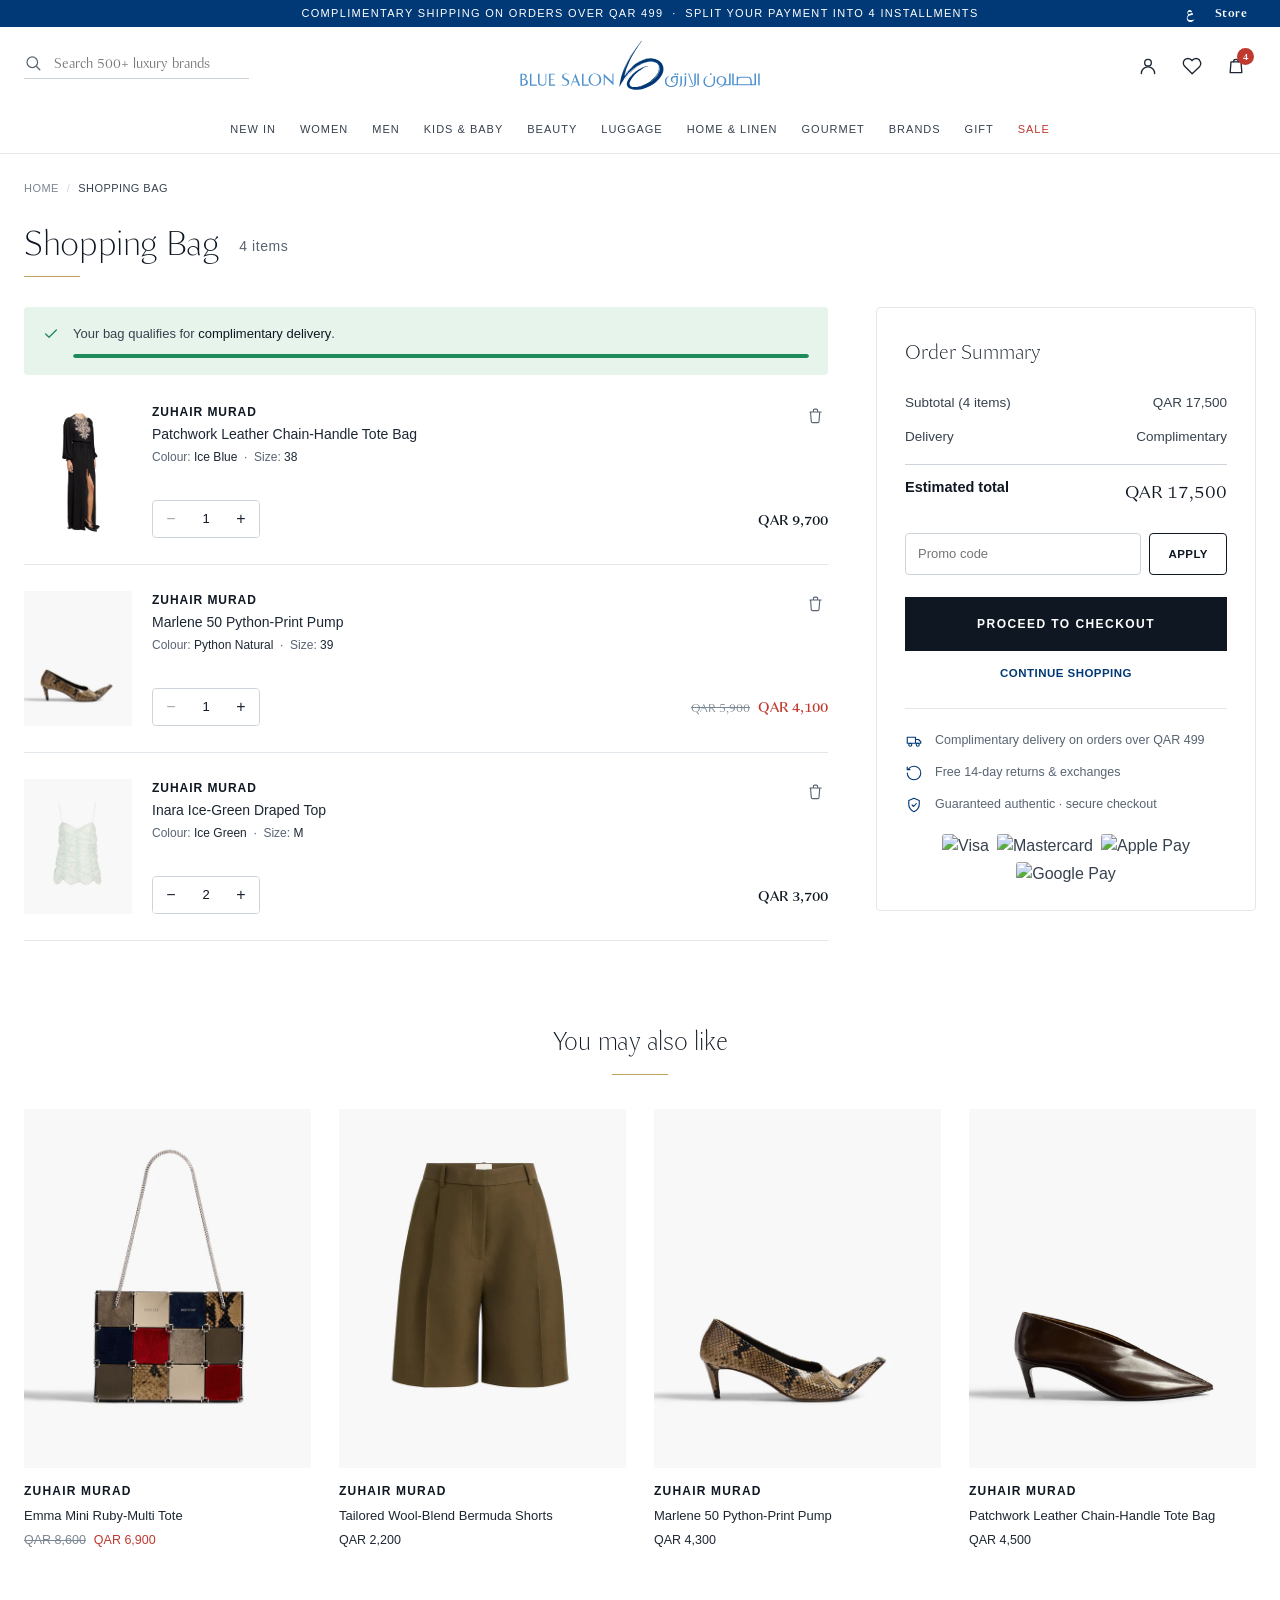
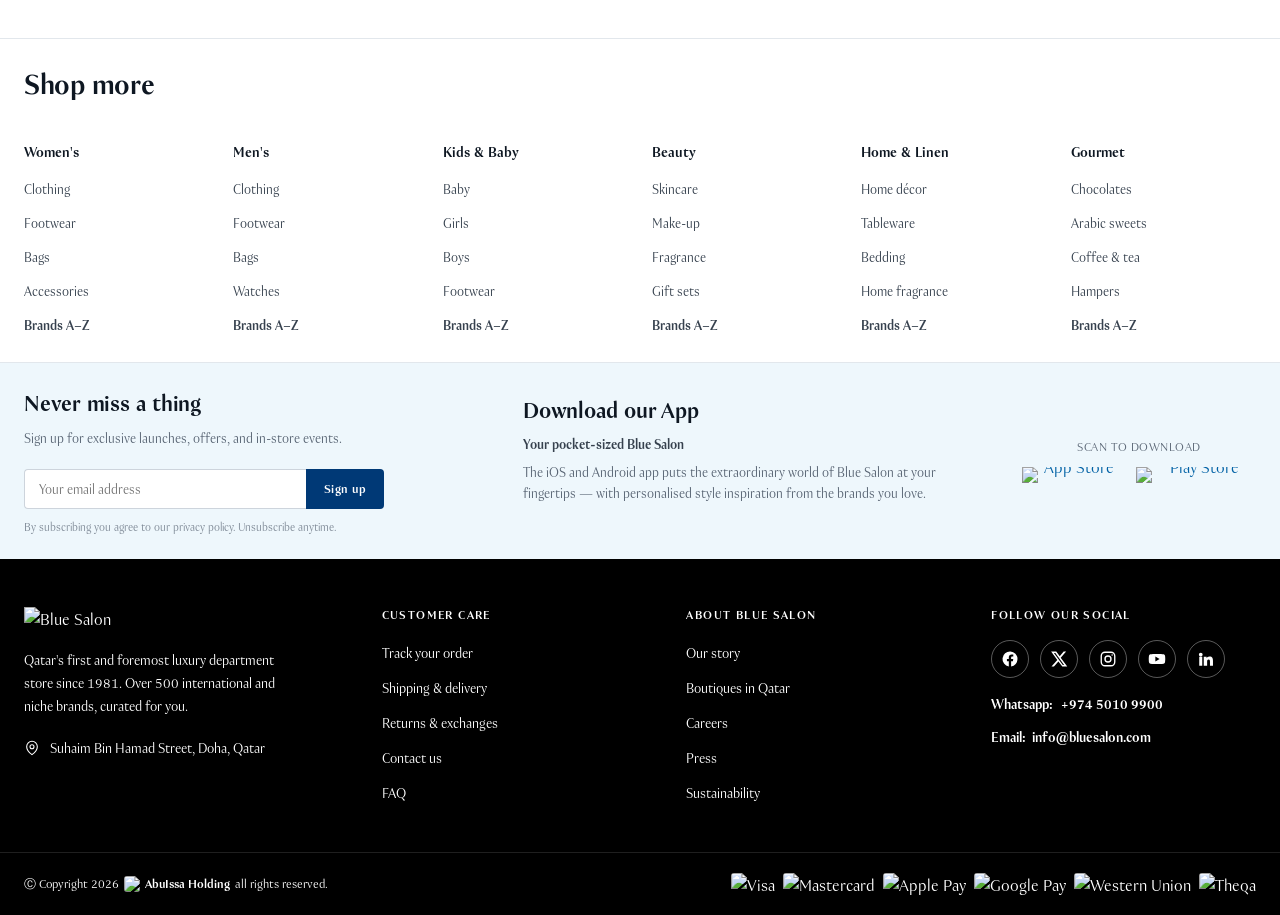
==== cart.html @ 2a565ab7 "update: Cart Page" ====
<!-- @dsCard group="Website" viewport="1320x900" name="Storefront — Cart" subtitle="bluesalon.com shopping bag: line items, order summary, promo code" -->
<!DOCTYPE html>
<html lang="en">
<head>
<meta charset="utf-8">
<meta name="viewport" content="width=device-width, initial-scale=1">
<title>Blue Salon — Shopping Bag</title>
<link rel="icon" href="assets/app-icon.png">
<link rel="stylesheet" href="styles.css">
<link rel="stylesheet" href="app.css">
<link rel="stylesheet" href="cart.css">
</head>
<body>

  <!-- ════════════════ Header ════════════════ -->
  <header class="bs-nav-root bs-header">

    <!-- Announcement -->
    <div class="bs-announce">
      <div class="bs-announce-inner">
      <span class="bs-announce-msg">Complimentary shipping on orders over QAR 499 &nbsp;·&nbsp; Split your payment into 4 installments</span>
      <div class="bs-announce-utils">
        <span class="bs-util-wrap bs-locale">
          <button class="bs-iconbtn bs-locale-btn" type="button" id="localeBtn" aria-label="Switch language" title="Switch language">
            <span class="bs-lang-switch is-ar" id="localeLangSwitch" aria-hidden="true">ع</span>
          </button>
        </span>
        <button class="bs-iconbtn bs-locale-btn" type="button" aria-label="Store locator" title="Store locator">
          <span class="bs-lang-switch">Store</span>
        </button>
      </div>
      </div>
    </div>

    <!-- Main bar -->
    <div class="bs-topbar">
      <!-- Hamburger (mobile only) -->
      <button class="bs-iconbtn bs-hamburger" type="button" id="hamburgerBtn" aria-label="Menu" aria-expanded="false" aria-controls="mobileDrawer">
        <svg width="22" height="22" viewBox="0 0 24 24" fill="none" stroke="currentColor" stroke-width="1.6" stroke-linecap="round" stroke-linejoin="round"><path d="M3 6h18M3 12h18M3 18h18"/></svg>
      </button>
      <!-- Search -->
      <div class="bs-search">
        <svg width="20" height="20" viewBox="0 0 24 24" fill="none" stroke="currentColor" stroke-width="1.6" stroke-linecap="round" stroke-linejoin="round"><path d="m21 21-4.3-4.3"/><circle cx="11" cy="11" r="7"/></svg>
        <input type="search" placeholder="Search 500+ luxury brands">
      </div>
      <!-- Logo -->
      <a class="bs-logo" href="index.html">
        <img src="assets/logo-horizontal.svg" alt="Blue Salon">
      </a>
      <!-- Utilities -->
      <div class="bs-utils">
        <button class="bs-iconbtn" type="button" aria-label="Account" title="Account">
          <svg width="20" height="20" viewBox="0 0 24 24" fill="none" stroke="currentColor" stroke-width="1.6" stroke-linecap="round" stroke-linejoin="round"><circle cx="12" cy="8" r="4"/><path d="M4 21a8 8 0 0 1 16 0"/></svg>
        </button>
        <span class="bs-util-wrap">
          <button class="bs-iconbtn" type="button" aria-label="Wishlist" title="Wishlist">
            <svg width="20" height="20" viewBox="0 0 24 24" fill="none" stroke="currentColor" stroke-width="1.6" stroke-linecap="round" stroke-linejoin="round"><path d="M20.8 4.6a5.5 5.5 0 0 0-7.8 0L12 5.6l-1-1a5.5 5.5 0 1 0-7.8 7.8l9 9 8.8-8.6a5.5 5.5 0 0 0-.2-7.8z"/></svg>
          </button>
          <span class="bs-count" id="wishCount" hidden>0</span>
        </span>
        <span class="bs-util-wrap">
          <button class="bs-iconbtn" type="button" aria-label="Bag" title="Bag">
            <svg width="20" height="20" viewBox="0 0 24 24" fill="none" stroke="currentColor" stroke-width="1.6" stroke-linecap="round" stroke-linejoin="round"><path d="M6 7h12l1 13H5z"/><path d="M9 7a3 3 0 0 1 6 0"/></svg>
          </button>
          <span class="bs-count" id="cartCount" hidden>0</span>
        </span>
      </div>
    </div>

    <!-- Nav + mega menu hover zone -->
    <div id="navZone">
      <nav class="bs-nav">
        <div class="bs-nav-inner" id="navInner">
          <div class="bs-nav-item" data-menu="new">New In</div>
          <div class="bs-nav-item" data-menu="women">Women</div>
          <div class="bs-nav-item" data-menu="men">Men</div>
          <div class="bs-nav-item" data-menu="kids">Kids &amp; Baby</div>
          <div class="bs-nav-item" data-menu="beauty">Beauty</div>
          <div class="bs-nav-item" data-menu="luggage">Luggage</div>
          <div class="bs-nav-item" data-menu="home">Home &amp; Linen</div>
          <div class="bs-nav-item" data-menu="gourmet">Gourmet</div>
          <div class="bs-nav-item" data-menu="brands">Brands</div>
          <div class="bs-nav-item" data-menu="gift">Gift</div>
          <div class="bs-nav-item sale" data-menu="sale">Sale</div>
          <div class="bs-mega-holder" id="megaHolder"></div>
        </div>
      </nav>
    </div>

  </header>

  <!-- ════════════════ Mobile drawer (built by app.js) ════════════════ -->
  <div class="bs-drawer-scrim" id="drawerScrim" hidden></div>
  <aside class="bs-drawer" id="mobileDrawer" aria-hidden="true" hidden>
    <div class="bs-drawer-head">
      <img class="bs-drawer-logo" src="assets/logo-horizontal.svg" alt="Blue Salon">
      <button class="bs-iconbtn bs-drawer-close" type="button" id="drawerClose" aria-label="Close menu">
        <svg width="22" height="22" viewBox="0 0 24 24" fill="none" stroke="currentColor" stroke-width="1.7" stroke-linecap="round" stroke-linejoin="round"><path d="M6 6l12 12M18 6L6 18"/></svg>
      </button>
    </div>
    <nav class="bs-drawer-nav" id="drawerNav"></nav>
  </aside>

  <main>
    <!-- ════════════════ Shopping bag (rendered by cart.js) ════════════════ -->
    <section class="cart-page" id="cartPage"><!-- rendered by cart.js --></section>
  </main>

  <!-- ════════════════ Footer ════════════════ -->
  <footer class="bs-footer">

    <!-- Shop more -->
    <div class="bs-shopmore">
      <div class="bs-shopmore-inner">
        <h2>Shop more</h2>
        <div class="bs-shopmore-grid" id="shopMoreGrid"></div>
      </div>
    </div>

    <!-- Newsletter / App download -->
    <div class="bs-appband">
      <div class="bs-appband-inner">

        <!-- Newsletter -->
        <div>
          <h3>Never miss a thing</h3>
          <p class="bs-appband-copy">Sign up for exclusive launches, offers, and in-store events.</p>
          <form class="bs-newsletter-form" onsubmit="return false;">
            <input type="email" placeholder="Your email address">
            <button type="submit">Sign up</button>
          </form>
          <p class="bs-newsletter-fine">By subscribing you agree to our privacy policy. Unsubscribe anytime.</p>
        </div>

        <!-- App download -->
        <div>
          <h3>Download our App</h3>
          <p class="bs-app-sub">Your pocket-sized Blue Salon</p>
          <p class="bs-appband-copy bs-app-copy">
            The iOS and Android app puts the extraordinary world of Blue Salon at your fingertips — with personalised style inspiration from the brands you love.
          </p>
        </div>

        <!-- QR code -->
        <div class="bs-qr">
          <div class="bs-qr-label">Scan to download</div>
           <div class="foot-qr-code">
            <a href="https://apps.apple.com/qa/app/blue-salon-%D8%A7%D9%84%D8%B5%D8%A7%D9%84%D9%88%D9%86-%D8%A7%D9%84%D8%A7%D8%B2%D8%B1%D9%82/id1512188214" target="_blank" rel="noopener">
              <img src="https://cdn.shopify.com/s/files/1/0370/6444/1991/files/qrapp-01.svg?v=1632989194" alt="App Store" width="98">
            </a>
            <a href="https://play.google.com/store/apps/details?id=co.shopney.bluesaloncom&amp;hl=en&amp;gl=US" target="_blank" rel="noopener">
              <img src="https://cdn.shopify.com/s/files/1/0370/6444/1991/files/qrapp-02.svg?v=1632667366" alt="Play Store" width="120">
            </a>
          </div>
        </div>
      </div>
    </div>

    <!-- Original footer -->
    <div class="bs-mainfooter">
      <div class="bs-mainfooter-inner">
        <div class="bs-mainfooter-about">
          <img src="https://www.bluesalon.com/cdn/shop/files/BS_Logo_horizontal-01-white1.png?v=1644232279" alt="Blue Salon">
          <p>Qatar's first and foremost luxury department store since 1981. Over 500 international and niche brands, curated for you.</p>

          <ul class="bs-contact">
            <li>
              <svg width="16" height="16" viewBox="0 0 24 24" fill="none" stroke="currentColor" stroke-width="1.6" stroke-linecap="round" stroke-linejoin="round"><path d="M20 10c0 6-8 12-8 12s-8-6-8-12a8 8 0 0 1 16 0z"/><circle cx="12" cy="10" r="3"/></svg>
              <span>Suhaim Bin Hamad Street, Doha, Qatar</span>
            </li>
          </ul>

        </div>
        <div id="footerCols" class="bs-mainfooter-cols"></div>
      </div>
      <div class="bs-bottomstrip">
        <div class="bs-bottomstrip-inner">
          <span class="bs-copyright">Ⓒ Copyright 2026
            <a class="bs-copyright-aih" href="https://www.abuissa.com" target="_blank" rel="noopener">
              <img src="https://www.abuissa.com/wp-content/uploads/2024/09/cropped-aih-favicon-192x192.png" alt="AbuIssa Holding" width="16" height="16" loading="lazy">
              AbuIssa Holding
            </a>
            all rights reserved.</span>
          <ul class="payment-methods">
            <li><img src="https://www.bluesalon.com/cdn/shop/files/Visa_Inverted_x32_5700ab8c-cb49-4355-83c3-4d1146a8076c_x32.png?v=1644226717" alt="Visa" loading="lazy"></li>
            <li><img src="https://www.bluesalon.com/cdn/shop/files/mastercard-logo-design-history-1979_x32.jpg?v=1644232735" alt="Mastercard" loading="lazy"></li>
            <li><img src="https://www.bluesalon.com/cdn/shop/files/Group_1_x32.jpg?v=1660140162" alt="Apple Pay" loading="lazy"></li>
            <li><img src="https://www.bluesalon.com/cdn/shop/files/21Google_Pay9bc22ee1-7e10-4d6f-b0ec-57672824e23d_x32_1_x32.png?v=1709793011" alt="Google Pay" loading="lazy"></li>
            <li><img src="https://www.bluesalon.com/cdn/shop/files/unnamed_1_x32.webp?v=1776589537" alt="Western Union" loading="lazy"></li>
            <li><img src="https://colehaan.qa/cdn/shop/files/Theqa-01.svg?v=1726476176&width=540" alt="Theqa" loading="lazy"></li>
          </ul>
        </div>
      </div>
    </div>

  </footer>

  <script src="data.js"></script>
  <script src="app.js"></script>
  <script src="cart.js"></script>
</body>
</html>
---- styles.css ----
/* ============================================================
   BLUE SALON DESIGN SYSTEM — global stylesheet entry point.
   Consumers link THIS file. Imports only — no rules here.
   ============================================================ */
@import url("tokens/fonts.css");
@import url("tokens/colors.css");
@import url("tokens/typography.css");
@import url("tokens/spacing.css");
@import url("tokens/elevation.css");
@import url("tokens/base.css");
---- app.css ----
/* ============================================================
   BLUE SALON — STOREFRONT HOMEPAGE (pure CSS port of the React kit)
   Design tokens come from styles.css; this file holds layout +
   component styles previously written as JSX inline styles.
   ============================================================ */

/* ── Fonts ────────────────────────────────────────────────────
   "Qatar" is the brand typeface — a humanist sans carrying both
   Latin and Arabic, used across the entire system for display
   and UI alike. Weights: 300/400/500/700. */
@font-face {
  font-family: "Qatar";
  src: url("assets/fonts/Qatar-Light.ttf") format("truetype");
  font-weight: 300;
  font-style: normal;
  font-display: swap;
}
@font-face {
  font-family: "Qatar";
  src: url("assets/fonts/Qatar-Regular.ttf") format("truetype");
  font-weight: 400;
  font-style: normal;
  font-display: swap;
}
@font-face {
  font-family: "Qatar";
  src: url("assets/fonts/Qatar-Medium.ttf") format("truetype");
  font-weight: 500;
  font-style: normal;
  font-display: swap;
}
/* 600 mapped to the Bold cut to avoid faux-bold synthesis */
@font-face {
  font-family: "Qatar";
  src: url("assets/fonts/Qatar-Bold.ttf") format("truetype");
  font-weight: 600;
  font-style: normal;
  font-display: swap;
}
@font-face {
  font-family: "Qatar";
  src: url("assets/fonts/Qatar-Bold.ttf") format("truetype");
  font-weight: 700;
  font-style: normal;
  font-display: swap;
}

html, body { margin: 0; background: var(--paper); }

/* ── Header shell ─────────────────────────────────────────── */
.bs-header {
  position: relative;
  z-index: 100;
  background: var(--paper);
}

/* Navy announcement bar */
.bs-announce {
  background: #003976;
  color: #fff;
  text-align: center;
  font-size: 11px;
  letter-spacing: var(--ls-wider);
  text-transform: uppercase;
  padding: 5px 0;
  font-weight: 500;
}
/* Constrain to the same container width as the top bar */
.bs-announce-inner {
  position: relative;
  max-width: var(--container-max);
  margin: 0 auto;
  padding: 0 24px;
}
.bs-announce-msg { display: block; }

/* Locale + store locator utilities pinned to the right edge of the container */
.bs-announce-utils {
  position: absolute;
  top: 50%;
  right: 24px;
  transform: translateY(-50%);
  display: flex;
  align-items: center;
  gap: 2px;
}
[dir="rtl"] .bs-announce-utils { right: auto; left: 24px; }
.bs-announce-utils .bs-iconbtn {
  width: 30px;
  height: 30px;
  color: #fff;
}
.bs-announce-utils .bs-iconbtn svg { width: 18px; height: 18px; }
.bs-announce-utils .bs-iconbtn:hover { background: rgba(255, 255, 255, 0.15); }
.bs-announce-utils .bs-locale-btn { width: auto; padding: 0 8px; }
.bs-announce-utils .bs-locale-panel { color: var(--text-strong); }

/* Single language-code label showing the active language (EN / ع) */
.bs-lang-switch {
  display: inline-flex;
  align-items: center;
  justify-content: center;
  font-family: var(--font-sans);
  font-size: 12px;
  font-weight: 600;
  letter-spacing: 0.04em;
  line-height: 1;
}
.bs-lang-switch.is-ar { font-size: 14px; }

.bs-topbar {
  max-width: var(--container-max);
  margin: 0 auto;
  padding: 0 24px;
  height: 78px;
  display: grid;
  grid-template-columns: 1fr auto 1fr;
  align-items: center;
  gap: 16px;
}

/* Search — bottom border only (spanning 3/4 of the width) */
.bs-search {
  position: relative;
  display: flex;
  align-items: center;
  gap: 10px;
  max-width: 300px;
  color: var(--ink-600);
  padding-bottom: 6px;
}
.bs-search::after {
  content: "";
  position: absolute;
  bottom: 0;
  inset-inline-start: 0;
  width: 75%;
  height: 1px;
  background: var(--border-default);
}
.bs-search input {
  border: 0;
  outline: none;
  background: transparent;
  font-family: var(--font-sans);
  font-size: 14px;
  color: var(--text-strong);
  width: 100%;
}

.bs-logo { justify-self: center; }
.bs-logo img { height: 58px; display: block; }

.bs-utils {
  display: flex;
  align-items: center;
  justify-content: flex-end;
  gap: 4px;
}
.bs-util-wrap { position: relative; display: inline-flex; }

.bs-count {
  position: absolute;
  top: 2px;
  right: 2px;
  min-width: 17px;
  height: 17px;
  padding: 0 4px;
  background: var(--sale);
  color: #fff;
  border-radius: 999px;
  font-size: 10px;
  font-weight: 600;
  display: flex;
  align-items: center;
  justify-content: center;
  font-family: var(--font-sans);
}
.bs-count[hidden] { display: none; }

/* ── Icon button (port of <IconButton variant="plain">) ───── */
.bs-iconbtn {
  display: inline-flex;
  align-items: center;
  justify-content: center;
  width: 40px;
  height: 40px;
  flex: none;
  padding: 0;
  border-radius: var(--radius-circle);
  cursor: pointer;
  background: transparent;
  color: var(--ink-800);
  border: 1px solid transparent;
  transition: background var(--dur-base) var(--ease-standard), color var(--dur-base) var(--ease-standard);
}
.bs-iconbtn:hover { background: var(--surface-hover); }

/* ── Locale picker (region · currency · language) ─────────── */
.bs-locale { position: relative; }
.bs-locale-btn { width: auto; padding: 0 10px; gap: 6px; }
.bs-locale-code {
  font-family: var(--font-sans);
  font-size: 12px;
  font-weight: var(--fw-semibold);
  letter-spacing: var(--ls-wider);
}

.bs-locale-panel {
  position: absolute;
  top: calc(100% + 8px);
  right: 0;
  z-index: 300;
  width: 300px;
  padding: 18px;
  background: var(--surface-card);
  border: var(--border-hair);
  border-radius: var(--radius-md);
  box-shadow: var(--shadow-lg);
  text-align: start;
}
.bs-locale-panel[hidden] { display: none; }
/* Flip to the start edge in RTL so it stays on-screen */
[dir="rtl"] .bs-locale-panel { right: auto; left: 0; }

.bs-locale-field { margin-bottom: 14px; }
.bs-locale-field:last-of-type { margin-bottom: 0; }
.bs-locale-label {
  display: block;
  margin-bottom: 6px;
  font-family: var(--font-sans);
  font-size: 11px;
  font-weight: var(--fw-semibold);
  letter-spacing: var(--ls-wider);
  text-transform: uppercase;
  color: var(--text-muted);
}
.bs-locale-select {
  width: 100%;
  height: 40px;
  padding: 0 12px;
  font-family: var(--font-sans);
  font-size: 14px;
  color: var(--text-strong);
  background: var(--surface-card);
  border: var(--border-line);
  border-radius: var(--radius-sm);
  cursor: pointer;
}
.bs-locale-select:focus-visible { outline: none; border-color: var(--border-focus); box-shadow: var(--shadow-focus); }

/* Language segmented control */
.bs-locale-seg { display: flex; gap: 6px; }
.bs-locale-seg button {
  flex: 1;
  height: 38px;
  font-family: var(--font-sans);
  font-size: 13px;
  font-weight: var(--fw-medium);
  color: var(--text-body);
  background: var(--surface-card);
  border: var(--border-line);
  border-radius: var(--radius-sm);
  cursor: pointer;
  transition: background var(--dur-base) var(--ease-standard), color var(--dur-base) var(--ease-standard), border-color var(--dur-base) var(--ease-standard);
}
.bs-locale-seg button:hover { background: var(--surface-hover); }
.bs-locale-seg button.is-active {
  background: var(--color-primary);
  color: var(--text-on-primary);
  border-color: var(--color-primary);
}

.bs-locale-apply {
  width: 100%;
  height: 42px;
  margin-top: 18px;
  font-family: var(--font-sans);
  font-size: 12px;
  font-weight: var(--fw-semibold);
  letter-spacing: var(--ls-wider);
  text-transform: uppercase;
  color: var(--text-on-primary);
  background: var(--color-primary);
  border: none;
  border-radius: var(--radius-sm);
  cursor: pointer;
  transition: background var(--dur-base) var(--ease-standard);
}
.bs-locale-apply:hover { background: var(--color-primary-hover); }

/* ── Buttons (port of <Button>) ───────────────────────────── */
.bs-btn {
  display: inline-flex;
  align-items: center;
  justify-content: center;
  gap: 10px;
  height: var(--control-md);
  padding: 0 26px;
  font-family: var(--font-sans);
  font-size: 12px;
  font-weight: var(--fw-semibold);
  letter-spacing: var(--ls-wider);
  text-transform: uppercase;
  border-radius: var(--radius-sm);
  cursor: pointer;
  border: 1px solid transparent;
  white-space: nowrap;
  transition: background var(--dur-base) var(--ease-standard),
              color var(--dur-base) var(--ease-standard),
              border-color var(--dur-base) var(--ease-standard),
              transform var(--dur-fast) var(--ease-standard);
}
.bs-btn:active { transform: scale(0.98); }
.bs-btn-primary { background: var(--color-primary); color: var(--text-on-primary); }
.bs-btn-primary:hover { background: var(--color-primary-hover); }
.bs-btn-gold { background: var(--gold-500); color: #fff; }
.bs-btn-gold:hover { background: var(--gold-600); }

/* ── Nav bar + mega menu ──────────────────────────────────── */
.bs-nav-root { font-family: 'League Spartan', sans-serif; }

.bs-nav-root .bs-nav { background: var(--paper); }
.bs-nav-root .bs-nav-inner { display: flex; align-items: stretch; justify-content: center; padding: 0 24px; max-width: var(--container-max); margin: 0 auto; position: relative; border-bottom: 1px solid var(--border-subtle); }
.bs-nav-root .bs-nav-item { padding: 16px 12px; font-size: 11px; font-weight: 500; letter-spacing: 1px; color: var(--text-body); cursor: pointer; position: relative; transition: color .15s; text-transform: uppercase; white-space: nowrap; }
.bs-nav-root .bs-nav-item:hover { color: var(--color-primary); }
.bs-nav-root .bs-nav-item.active { color: var(--color-primary); }
.bs-nav-root .bs-nav-item.active::after { content: ''; position: absolute; bottom: -1px; left: 12px; right: 12px; height: 2px; background: var(--color-primary); }
.bs-nav-root .bs-nav-item.sale { color: var(--sale); }
.bs-nav-root .bs-nav-item.sale.active::after { background: var(--sale); }

.bs-mega-holder { position: absolute; top: 100%; left: 0; right: 0; z-index: 200; display: none; }
.bs-mega-holder.is-open { display: block; }

/* Mega menu */
.bs-nav-root .bs-mega { background: var(--paper); padding: 28px 28px 24px; display: grid; gap: 28px; min-height: 340px; border-top: 1px solid var(--border-subtle); border-bottom: 1px solid var(--border-subtle); box-shadow: 0 8px 24px rgba(0,0,0,.08); }
.bs-nav-root .bs-mega.cols-6 { grid-template-columns: 1fr 1fr 1fr 1fr 1fr 1.3fr; }
.bs-nav-root .bs-mega.cols-5 { grid-template-columns: 1fr 1fr 1fr 1fr 1.3fr; }

.bs-nav-root .bs-col h4 { font-size: 10.5px; letter-spacing: 1.5px; color: var(--ink-900); margin: 0 0 12px; font-weight: 600; text-transform: uppercase; padding-bottom: 8px; border-bottom: 1px solid var(--border-subtle); }
.bs-nav-root .bs-col h4.sub { margin-top: 20px; }
.bs-nav-root .bs-col ul { list-style: none; padding: 0; margin: 0; }
.bs-nav-root .bs-col li { font-size: 13px; color: var(--text-body); padding: 5px 0; cursor: pointer; transition: color .15s; display: flex; align-items: center; }
.bs-nav-root .bs-col li:hover { color: var(--color-primary); }
.bs-nav-root .bs-col li.featured { color: var(--color-gold); font-weight: 500; }
.bs-nav-root .bs-col li.featured:hover { color: var(--blue-900); }
.bs-nav-root .bs-col li.featured.sale-link { color: var(--sale); }

/* Pills */
.bs-nav-root .pill { font-size: 9px; padding: 2px 6px; border-radius: 3px; margin-left: 8px; letter-spacing: 0.5px; font-weight: 500; line-height: 1.4; flex-shrink: 0; }
.bs-nav-root .pill.new { background: var(--blue-700); color: #fff; }
.bs-nav-root .pill.eid { background: var(--color-gold); color: #fff; }
.bs-nav-root .pill.hot { background: var(--sale); color: #fff; }
.bs-nav-root .pill.gift { background: #C16B7E; color: #fff; }
.bs-nav-root .pill.signature { background: var(--blue-900); color: var(--gold-300); border: 0.5px solid var(--gold-500); }
.bs-nav-root .pill.exclusive { background: transparent; color: var(--blue-900); border: 0.5px solid var(--blue-900); }

/* The Edit */
.bs-nav-root .bs-edit { background: var(--surface-panel); border-radius: 8px; padding: 16px; display: flex; flex-direction: column; gap: 10px; }
.bs-nav-root .bs-edit-label { font-size: 9.5px; letter-spacing: 2px; color: var(--color-gold); font-weight: 500; margin-bottom: 2px; }
.bs-nav-root .bs-edit-label.sale-label { color: var(--sale); }
.bs-nav-root .bs-edit-card { background: var(--paper); border-radius: 6px; padding: 12px 14px; border: 1px solid var(--border-subtle); cursor: pointer; transition: all .2s; }
.bs-nav-root .bs-edit-card:hover { border-color: var(--color-gold); transform: translateY(-1px); }
.bs-nav-root .bs-edit-card .tag { font-size: 9px; letter-spacing: 1.2px; color: var(--color-gold); font-weight: 500; text-transform: uppercase; }
.bs-nav-root .bs-edit-card .title { font-size: 14px; color: var(--ink-900); margin-top: 3px; line-height: 1.3; }
.bs-nav-root .bs-edit-card .meta { font-size: 11px; color: var(--text-muted); margin-top: 3px; }
.bs-nav-root .bs-edit-card.feature { background: var(--blue-900); border-color: var(--blue-900); }
.bs-nav-root .bs-edit-card.feature .tag { color: var(--gold-300); }
.bs-nav-root .bs-edit-card.feature .title { color: #fff; }
.bs-nav-root .bs-edit-card.feature .meta { color: rgba(255,255,255,.7); }
.bs-nav-root .bs-edit-card.sale-feature { background: var(--sale); border-color: var(--sale); }
.bs-nav-root .bs-edit-card.sale-feature .tag { color: #FFE0CC; }
.bs-nav-root .bs-edit-card.sale-feature .title { color: #fff; }
.bs-nav-root .bs-edit-card.sale-feature .meta { color: rgba(255,255,255,.85); }

/* A–Z grid */
.bs-nav-root .bs-az { display: grid; grid-template-columns: repeat(7, 1fr); gap: 4px; font-size: 11px; }
.bs-nav-root .bs-az li { padding: 6px 0 !important; justify-content: center; border: 1px solid var(--border-subtle); border-radius: 4px; color: var(--text-muted) !important; font-weight: 500; }
.bs-nav-root .bs-az li:hover { background: var(--color-primary); color: #fff !important; border-color: var(--color-primary); }

/* ── Services strip ───────────────────────────────────────── */
.bs-services { background: #fff; }
.bs-services-inner {
  position: relative;
  z-index: 1;
  max-width: var(--container-max);
  margin: 0 auto;
  padding: 18px 24px;
  display: grid;
  grid-template-columns: repeat(3, 1fr);
  gap: 24px;
  border-bottom: 1px solid var(--border-subtle);
  box-shadow: 0 6px 6px -6px rgba(0, 0, 0, 0.12);
}
.bs-service { display: flex; gap: 14px; align-items: center; justify-content: center; }
.bs-service-icon { color: var(--blue-700); display: inline-flex; }
.bs-service-title { font-size: 12px; font-weight: 600; letter-spacing: var(--ls-wide); text-transform: uppercase; color: var(--ink-900); }
.bs-service-sub { font-size: 12px; color: var(--text-muted); }

/* ── Hero ─────────────────────────────────────────────────── */
/* All slides share the banner's native 1920×720 ratio at container width,
   so the height stays constant between slide types (no layout jump) and the
   full-bleed banners show uncropped. */
.bs-hero { aspect-ratio: 1920 / 720; display: grid; grid-template-columns: 1fr 1fr; overflow: hidden; max-width: var(--container-max); margin: 0 auto; position: relative; }
/* Full-bleed image slide: hide the text panel, let media span the row. */
.bs-hero.is-full { grid-template-columns: 1fr; }
.bs-hero.is-full .bs-hero-panel { display: none; }
.bs-hero-panel {
  background: #fff;
  display: flex;
  flex-direction: column;
  justify-content: center;
  padding: 0 72px;
  position: relative;
}
.bs-hero-title { font-size: 52px; font-weight: 700; color: var(--ink-900); line-height: 1.1; margin: 0 0 14px; }
.bs-hero-sub { font-size: 15px; color: var(--text-muted); margin: 0 0 32px; line-height: 1.6; }
.bs-hero-dots { display: flex; gap: 10px; align-items: center; justify-content: center; padding: 20px 0; }
.bs-hero-dot {
  width: 11px;
  height: 11px;
  padding: 0;
  border-radius: 50%;
  cursor: pointer;
  background: transparent;
  border: 1.5px solid var(--ink-400);
  transition: background .2s;
}
.bs-hero-dot.is-active { background: var(--ink-900); }
.bs-hero-media { overflow: hidden; }
.bs-hero-media img { width: 100%; height: 100%; object-fit: cover; }

/* ── Section headings ─────────────────────────────────────── */
.bs-heading-title { font-size: 34px; margin-top: 8px; }

/* ── Categories (legacy JS grid — kept for other pages) ───── */
.bs-section-cats {
  max-width: var(--container-max);
  margin: 0 auto;
  padding: var(--space-9) 24px var(--space-7);
}
.bs-cats-grid { display: grid; grid-template-columns: repeat(6, 1fr); gap: 16px; margin-top: 36px; }
.bs-cat-link { text-decoration: none; }
.bs-cat-link:hover { text-decoration: none; }
.bs-cat-card {
  position: relative;
  aspect-ratio: 3 / 4;
  border-radius: var(--radius-sm);
  overflow: hidden;
  border: 1px solid var(--border-subtle);
}
.bs-cat-card img { width: 100%; height: 100%; object-fit: cover; display: block; }
.bs-cat-grad { position: absolute; inset: 0; background: linear-gradient(180deg, transparent 40%, rgba(0,42,87,0.6) 100%); }
.bs-cat-label {
  position: absolute;
  left: 0;
  right: 0;
  bottom: 14px;
  text-align: center;
  color: #fff;
  font-size: 12.5px;
  letter-spacing: var(--ls-wider);
  text-transform: uppercase;
  font-weight: 600;
}

/* ── Shop by Category (bento) ─────────────────────────────── */
.bs-shopcat { background: var(--paper); font-family: var(--font-display); }
.bs-shopcat-inner {
  max-width: var(--container-max);
  margin: 0 auto;
  padding: var(--space-9) 24px var(--space-7);
}

/* Centered editorial header with gold rule */
.bs-shopcat-head { text-align: center; margin-bottom: 44px; }
.bs-shopcat-kicker {
  display: block;
  font-family: var(--font-sans);
  font-size: 11px;
  font-weight: var(--fw-medium);
  letter-spacing: var(--ls-wider);
  text-transform: uppercase;
  color: var(--gold-600);
  margin-bottom: 12px;
}
.bs-shopcat-title { font-size: 40px; margin: 0; }
.bs-shopcat-rule { margin: 20px auto 0; }

/* Bento grid: featured Women (2×2), 2×2 medium cards, two wide banners */
.bs-shopcat-grid {
  display: grid;
  grid-template-columns: repeat(3, 1fr);
  grid-template-rows: 300px 300px 260px;
  gap: 16px;
  grid-template-areas:
    "women men     beauty"
    "women kids    luggage"
    "gourmet gourmet home";
}
.bs-shopcat-women   { grid-area: women; }
.bs-shopcat-men     { grid-area: men; }
.bs-shopcat-beauty  { grid-area: beauty; }
.bs-shopcat-kids    { grid-area: kids; }
.bs-shopcat-luggage { grid-area: luggage; }
.bs-shopcat-gourmet { grid-area: gourmet; }
.bs-shopcat-home    { grid-area: home; }

/* Card shell */
.bs-shopcat-card {
  position: relative;
  display: block;
  overflow: hidden;
  border-radius: var(--radius-sm);
  text-decoration: none;
  isolation: isolate;
}
.bs-shopcat-card:hover { text-decoration: none; }
.bs-shopcat-img {
  position: absolute;
  inset: 0;
  width: 100%;
  height: 100%;
  object-fit: cover;
  display: block;
  transition: transform var(--dur-slow, .6s) var(--ease-standard, ease);
}
.bs-shopcat-card:hover .bs-shopcat-img { transform: scale(1.04); }

/* Black gradient wash for caption legibility */
.bs-shopcat-card::after {
  content: "";
  position: absolute;
  inset: 0;
  z-index: 1;
  background: linear-gradient(180deg, rgba(0,0,0,0) 40%, rgba(0,0,0,0.65) 100%);
  transition: opacity var(--dur-base, .25s) var(--ease-standard, ease);
}
.bs-shopcat-card:hover::after { opacity: 0.92; }
/* Wide banners fade from the caption side instead of the bottom */
.bs-shopcat-home::after {
  background: linear-gradient(90deg, rgba(0,0,0,0) 35%, rgba(0,0,0,0.6) 100%);
}
.bs-shopcat-gourmet::after {
  background: linear-gradient(90deg, rgba(0,0,0,0.6) 0%, rgba(0,0,0,0) 65%);
}

/* Caption */
.bs-shopcat-caption {
  position: absolute;
  z-index: 2;
  left: 28px;
  right: 28px;
  bottom: 26px;
  display: flex;
  flex-direction: column;
  gap: 4px;
  color: #fff;
}
.bs-shopcat-name {
  font-family: var(--font-display); /* Qatar */
  font-weight: var(--fw-light);
  font-size: 30px;
  color: #fff;
  line-height: 1.1;
  text-shadow: 0 1px 12px rgba(0,42,87,0.45);
}

/* Wide banner cards: caption placed to the side, discover CTA */
.bs-shopcat-banner .bs-shopcat-name { font-size: 34px; }
.bs-shopcat-caption-banner { right: auto; max-width: 60%; }
.bs-shopcat-caption-end {
  left: auto;
  right: 34px;
  align-items: flex-end;
  text-align: right;
}
.bs-shopcat-discover {
  display: inline-flex;
  align-items: center;
  gap: 10px;
  margin-top: 12px;
  font-family: var(--font-sans);
  font-size: 11px;
  font-weight: var(--fw-semibold);
  letter-spacing: var(--ls-wider);
  text-transform: uppercase;
  color: #fff;
}
.bs-shopcat-discover svg { transition: transform var(--dur-base, .25s) var(--ease-standard, ease); }
.bs-shopcat-card:hover .bs-shopcat-discover svg { transform: translateX(5px); }

/* Responsive */
@media (max-width: 900px) {
  .bs-shopcat-grid {
    grid-template-columns: 1fr 1fr;
    grid-template-rows: 320px 220px 220px 200px 200px;
    grid-template-areas:
      "women  women"
      "men    beauty"
      "kids   luggage"
      "gourmet gourmet"
      "home   home";
  }
  .bs-shopcat-caption-banner { max-width: 70%; }
}
@media (max-width: 560px) {
  .bs-shopcat-title { font-size: 30px; }
  .bs-shopcat-grid {
    grid-template-columns: 1fr;
    grid-template-rows: repeat(7, 220px);
    grid-template-areas:
      "women" "men" "beauty" "kids" "luggage" "gourmet" "home";
  }
  .bs-shopcat-caption { left: 20px; right: 20px; bottom: 20px; }
  .bs-shopcat-caption-end { left: 20px; align-items: flex-start; text-align: left; }
}

/* ── Category fashion sliders (Women / Men) ───────────────────
   Selectors are generic so any "<prefix>-collection-home-*" block
   (women, men, …) shares the same styling. */
.cat-fashion { padding: var(--space-7) 0; }
.cat-fashion-women { background: var(--paper); }
.cat-fashion-men { background: var(--paper); }
.cat-fashion-kids { background: var(--paper); }
.cat-fashion-inner {
  max-width: var(--container-max);
  margin: 0 auto;
  padding: 0 24px;
}
.cat-fashion-head { text-align: center; margin-bottom: 34px; }
.cat-fashion-title {
  font-family: var(--font-display);
  font-size: 30px;
  font-weight: var(--fw-medium);
  color: var(--ink-900);
}
.cat-fashion-sub {
  font-family: var(--font-sans);
  font-size: 14px;
  color: var(--text-muted);
  margin: 10px 0 0;
}

/* Slider shell + arrows — minimal, modern, revealed on hover */
[class*="-collection-home-grid-wrapper"] { position: relative; }
[class*="-slider-arrow"] {
  position: absolute;
  top: 50%;
  transform: translateY(-50%);
  z-index: 5;
  width: 42px;
  height: 42px;
  border-radius: var(--radius-circle);
  border: 0;
  background: rgba(255,255,255,0.85);
  -webkit-backdrop-filter: blur(6px);
  backdrop-filter: blur(6px);
  color: var(--ink-900);
  display: flex;
  align-items: center;
  justify-content: center;
  cursor: pointer;
  opacity: 0;
  transition: opacity var(--dur-base) var(--ease-standard),
              background var(--dur-base) var(--ease-standard);
}
[class*="-slider-arrow"] svg { display: block; }
[class*="-slider-arrow"]:hover { background: #fff; }
[class*="-slider-arrow-left"] { left: 14px; }
[class*="-slider-arrow-right"] { right: 14px; }
/* Reveal only while hovering the slider; keep disabled ends hidden */
[class*="-collection-home-grid-wrapper"]:hover [class*="-slider-arrow"] { opacity: 1; }
[class*="-slider-arrow"][disabled] { opacity: 0 !important; pointer-events: none; }

/* Horizontal scroller */
[class*="-collection-home-grid"]:not([class*="-wrapper"]) {
  display: flex;
  gap: 20px;
  overflow-x: auto;
  scroll-behavior: smooth;
  scroll-snap-type: x mandatory;
  scrollbar-width: none;
  -ms-overflow-style: none;
  padding: 2px 0 6px;
}
[class*="-collection-home-grid"]:not([class*="-wrapper"])::-webkit-scrollbar { display: none; }

/* Card — tall editorial portrait */
[class*="-collection-home-card"] {
  position: relative;
  flex: 0 0 calc((100% - 40px) / 3);
  aspect-ratio: 7 / 10;
  overflow: hidden;
  text-decoration: none;
  scroll-snap-align: start;
  isolation: isolate;
}
[class*="-collection-home-card"]:hover { text-decoration: none; }
/* Soft gradient — just enough to seat the title */
[class*="-collection-home-card"]::before {
  content: "";
  position: absolute;
  inset: 0;
  z-index: 1;
  background: linear-gradient(180deg, rgba(0,0,0,0) 55%, rgba(0,0,0,0.32) 100%);
}
[class*="-collection-home-image-wrapper"] { position: absolute; inset: 0; }
[class*="-collection-home-image"]:not([class*="-wrapper"]) {
  width: 100%;
  height: 100%;
  object-fit: cover;
  display: block;
  transition: transform var(--dur-slow, .6s) var(--ease-standard, ease);
}
[class*="-collection-home-card"]:hover [class*="-collection-home-image"]:not([class*="-wrapper"]) { transform: scale(1.04); }

/* Centered light serif title */
[class*="-collection-home-title"] {
  position: absolute;
  left: 16px;
  right: 16px;
  bottom: 40px;
  z-index: 2;
  text-align: center;
  font-family: var(--font-display);
  font-weight: var(--fw-light);
  font-size: 30px;
  letter-spacing: 0.2px;
  color: #fff;
  text-shadow: 0 1px 14px rgba(0,0,0,0.32);
}

@media (max-width: 1000px) {
  [class*="-collection-home-card"] { flex-basis: calc((100% - 20px) / 2.2); }
}
@media (max-width: 560px) {
  .cat-fashion-title { font-size: 24px; }
  [class*="-collection-home-title"] { font-size: 24px; bottom: 28px; }
  [class*="-collection-home-card"] { flex-basis: 82%; }
  [class*="-slider-arrow-left"] { left: 4px; }
  [class*="-slider-arrow-right"] { right: 4px; }
}

/* ── Featured brands slider ───────────────────────────────── */
.cat-fashion-brands { background: var(--paper); }
.cat-fashion-sub-link {
  display: inline-block;
  margin-top: 10px;
  font-family: var(--font-sans);
  font-size: 12px;
  font-weight: var(--fw-semibold);
  letter-spacing: var(--ls-wide);
  text-transform: uppercase;
  color: var(--color-primary);
}
.cat-fashion-sub-link:hover { text-decoration: underline; text-underline-offset: 3px; }

/* Auto-scrolling brands marquee (no arrows, no manual scroll) */
.cat-fashion-brands .brands-collection-home-grid {
  overflow: hidden;
  scroll-snap-type: none;
  padding: 2px 0 6px;
}
.brands-marquee-track {
  display: flex;
  width: max-content;
  animation: brands-marquee 45s linear infinite;
}
.cat-fashion-brands .brands-collection-home-grid:hover .brands-marquee-track { animation-play-state: paused; }
@keyframes brands-marquee {
  from { transform: translateX(0); }
  to   { transform: translateX(-50%); }
}
@media (prefers-reduced-motion: reduce) {
  .brands-marquee-track { animation: none; }
  .cat-fashion-brands .brands-collection-home-grid { overflow-x: auto; }
}

/* Brand logo tiles (opt out of the portrait-card styling) */
.brand-item {
  flex: 0 0 auto;
  width: 200px;
  margin-inline-end: 20px;
  display: flex;
  align-items: stretch;
  text-decoration: none;
}
.brand-item:hover { text-decoration: none; }
.brand-logo {
  display: flex;
  align-items: center;
  justify-content: center;
  width: 100%;
  min-height: 80px;
  padding: 12px 16px;
  background: #fff;
  border: 1px solid var(--border-subtle);
  border-radius: var(--radius-sm);
  transition: border-color var(--dur-base) var(--ease-standard),
              box-shadow var(--dur-base) var(--ease-standard);
}
.brand-item:hover .brand-logo { border-color: var(--border-default); box-shadow: var(--shadow-sm); }
.brand-logo img {
  max-width: 100%;
  max-height: 54px;
  object-fit: contain;
  filter: grayscale(1);
  opacity: 0.7;
  transition: filter var(--dur-base) var(--ease-standard),
              opacity var(--dur-base) var(--ease-standard);
}
.brand-item:hover .brand-logo img { filter: none; opacity: 1; }

@media (max-width: 560px) { .brand-item { width: 150px; margin-inline-end: 14px; } }

/* ── Editorial edits (two-up banners) ─────────────────────── */
.edit-duo { padding: var(--space-7) 0; }
.edit-duo-inner {
  max-width: var(--container-max);
  margin: 0 auto;
  padding: 0 24px;
  display: grid;
  grid-template-columns: 1fr 1fr;
  gap: 24px;
}
.edit-duo-inner .cat-fashion-head { grid-column: 1 / -1; }
.edit-duo-card {
  position: relative;
  display: block;
  aspect-ratio: 16 / 11;
  overflow: hidden;
  text-decoration: none;
  isolation: isolate;
}
.edit-duo-card:hover { text-decoration: none; }
.edit-duo-img {
  position: absolute;
  inset: 0;
  width: 100%;
  height: 100%;
  object-fit: cover;
  display: block;
  transition: transform var(--dur-slow, .6s) var(--ease-standard, ease);
}
.edit-duo-card:hover .edit-duo-img { transform: scale(1.04); }
.edit-duo-overlay {
  position: absolute;
  inset: 0;
  z-index: 1;
  background: linear-gradient(180deg, rgba(0,0,0,0) 45%, rgba(0,0,0,0.42) 100%);
}
.edit-duo-caption {
  position: absolute;
  left: 44px;
  bottom: 44px;
  z-index: 2;
  display: flex;
  flex-direction: column;
  align-items: flex-start;
  gap: 16px;
  color: #fff;
}
.edit-duo-title {
  font-size: 38px;
  font-weight: var(--fw-light);
  line-height: 1.1;
  color: #fff;
  text-shadow: 0 1px 14px rgba(0,0,0,0.3);
}
.edit-duo-link {
  font-family: var(--font-sans);
  font-size: 11.5px;
  font-weight: var(--fw-semibold);
  letter-spacing: var(--ls-wider);
  text-transform: uppercase;
  color: #fff;
  padding-bottom: 4px;
  border-bottom: 1px solid rgba(255,255,255,0.7);
  transition: border-color var(--dur-base) var(--ease-standard);
}
.edit-duo-card:hover .edit-duo-link { border-color: #fff; }

@media (max-width: 760px) {
  .edit-duo-inner { grid-template-columns: 1fr; }
  .edit-duo-caption { left: 28px; bottom: 28px; }
  .edit-duo-title { font-size: 30px; }
}

/* ── Trending ─────────────────────────────────────────────── */
.bs-section-trending {
  max-width: var(--container-max);
  margin: 0 auto;
  padding: 0 24px var(--space-9);
}
.bs-trending-head { display: flex; justify-content: space-between; align-items: flex-end; }
.bs-viewall { font-size: 12px; letter-spacing: var(--ls-wider); text-transform: uppercase; font-weight: 600; color: var(--color-primary); }
.bs-products-grid { display: grid; grid-template-columns: repeat(4, 1fr); gap: 20px; margin-top: 36px; }

/* ── Product card (port of <ProductCard>) ─────────────────── */
.bs-card {
  display: flex;
  flex-direction: column;
  background: var(--surface-card);
  border: 1px solid var(--border-subtle);
  border-radius: var(--radius-sm);
  overflow: hidden;
  cursor: pointer;
  transition: box-shadow var(--dur-base) var(--ease-standard), transform var(--dur-base) var(--ease-standard);
}
.bs-card:hover { box-shadow: var(--shadow-md); transform: translateY(-3px); }
.bs-card-media { position: relative; aspect-ratio: 3 / 4; background: var(--paper); overflow: hidden; }
.bs-card-media img {
  position: absolute;
  inset: 0;
  width: 100%;
  height: 100%;
  object-fit: cover;
  transition: opacity var(--dur-slow) var(--ease-standard);
}
.bs-card-img-hover { opacity: 0; }
.bs-card.has-hover:hover .bs-card-img-hover { opacity: 1; }
.bs-card.has-hover:hover .bs-card-img-main { opacity: 0; }
.bs-card-badge { position: absolute; top: 12px; left: 12px; }
.bs-card-wish {
  position: absolute;
  top: 8px;
  right: 8px;
  background: rgba(255,255,255,0.86);
  backdrop-filter: blur(2px);
}
.bs-card-wish.is-wishlisted { color: var(--sale); }
.bs-card-wish.is-wishlisted svg { fill: var(--sale); stroke: var(--sale); }
.bs-card-body { padding: 16px 16px 18px; display: flex; flex-direction: column; gap: 7px; }
.bs-card-vendor { color: var(--color-primary); }
.bs-card-name {
  font-family: var(--font-sans);
  font-size: var(--text-sm);
  color: var(--text-body);
  line-height: var(--lh-snug);
  display: -webkit-box;
  -webkit-line-clamp: 2;
  -webkit-box-orient: vertical;
  overflow: hidden;
  min-height: calc(var(--text-sm) * var(--lh-snug) * 2);
}

/* ── Badge (port of <Badge>) ──────────────────────────────── */
.bs-badge {
  display: inline-flex;
  align-items: center;
  height: 22px;
  padding: 0 9px;
  font-family: var(--font-sans);
  font-size: var(--text-2xs);
  font-weight: var(--fw-semibold);
  letter-spacing: var(--ls-wide);
  text-transform: uppercase;
  border-radius: var(--radius-xs);
  white-space: nowrap;
  background: var(--ink-900);
  color: #fff;
}
.bs-badge-sale { background: var(--sale); }
.bs-badge-new { background: var(--color-primary); }
.bs-badge-gold { background: var(--gold-500); }
.bs-badge-soldout { background: rgba(14,23,34,0.55); }

/* ── Price tag (port of <PriceTag size="sm">) ─────────────── */
.bs-price { display: inline-flex; align-items: baseline; gap: 10px; font-family: var(--font-display); margin-top: 2px; }
.bs-price-current { font-size: 14px; font-weight: var(--fw-medium); color: var(--price-regular); letter-spacing: var(--ls-tight); }
.bs-price.on-sale .bs-price-current { color: var(--price-sale); }
.bs-price-compare { font-size: calc(14px * 0.72); color: var(--text-subtle); text-decoration: line-through; font-weight: var(--fw-regular); }

/* ── Editorial banner ─────────────────────────────────────── */
.bs-editorial { background: var(--paper); }
.bs-editorial-inner {
  max-width: var(--container-max);
  margin: 0 auto;
  padding: var(--space-9) 24px;
  display: grid;
  grid-template-columns: 1fr 1fr;
  gap: 56px;
  align-items: center;
}
.bs-eyebrow-gold { color: var(--gold-600); }
.bs-editorial-rule { margin: 16px 0 22px; }
.bs-editorial-title { font-size: 44px; line-height: 1.05; margin-bottom: 18px; }
.bs-editorial-copy { font-size: 15.5px; line-height: 1.75; color: var(--text-muted); max-width: 420px; margin: 0 0 26px; }
.bs-editorial-media { aspect-ratio: 4 / 3; border-radius: var(--radius-sm); overflow: hidden; }
.bs-editorial-media img { width: 100%; height: 100%; object-fit: cover; display: block; }

/* ── Footer ───────────────────────────────────────────────── */
.bs-footer { font-family: var(--font-sans); color: var(--ink-900); }

/* Shop more */
.bs-shopmore { background: #fff; border-top: 1px solid var(--border-subtle); padding: 24px 24px 26px; }
.bs-shopmore-inner { max-width: var(--container-max); margin: 0 auto; }
.bs-shopmore h2 { font-size: 28px; font-weight: 700; margin: 0 0 36px; letter-spacing: -0.01em; }
.bs-shopmore-grid { display: grid; grid-template-columns: repeat(6, 1fr); gap: 24px; }
.bs-shopmore-col-h { font-size: 14px; font-weight: 700; margin-bottom: 14px; }
.bs-shopmore ul { list-style: none; padding: 0; margin: 0; display: flex; flex-direction: column; gap: 10px; }
.bs-shopmore a { font-size: 13px; color: var(--text-body); font-weight: 400; text-decoration: none; line-height: 1.4; }
.bs-shopmore a.is-strong { font-weight: 600; }

/* Newsletter / app band */
.bs-appband { background: var(--blue-50); border-top: 1px solid var(--border-subtle); padding: 24px 24px; }
.bs-appband-inner {
  max-width: var(--container-max);
  margin: 0 auto;
  display: grid;
  grid-template-columns: 1fr 1fr auto;
  gap: 64px;
  align-items: center;
}
.bs-appband h3 { font-size: 22px; font-weight: 700; margin: 0 0 8px; letter-spacing: -0.01em; }
.bs-appband-copy { font-size: 13px; color: var(--text-muted); margin: 0 0 20px; line-height: 1.6; }
.bs-newsletter-form { display: flex; max-width: 360px; }
.bs-newsletter-form input {
  flex: 1;
  border: 1px solid var(--border-default);
  border-right: none;
  border-radius: 4px 0 0 4px;
  padding: 11px 14px;
  font-size: 13px;
  font-family: var(--font-sans);
  color: var(--text-strong);
  background: #fff;
  outline: none;
}
.bs-newsletter-form button {
  background: var(--color-primary);
  color: #fff;
  border: none;
  border-radius: 0 4px 4px 0;
  padding: 11px 18px;
  font-size: 12px;
  font-weight: 600;
  letter-spacing: var(--ls-wide);
  font-family: var(--font-sans);
  cursor: pointer;
  white-space: nowrap;
}
.bs-newsletter-fine { font-size: 11px; color: var(--text-subtle); margin: 10px 0 0; line-height: 1.5; }
.bs-app-sub { font-size: 13px; font-weight: 600; color: var(--text-body); margin: 0 0 8px; }
.bs-app-copy { margin-bottom: 24px; }
.foot-qr-code { display: flex; align-items: center; gap: 16px; }
.foot-qr-code a { display: inline-flex; line-height: 0; }
.foot-qr-code img { height: auto; display: block; }
.bs-qr { text-align: center; }
.bs-qr-label { font-size: 11.5px; color: var(--text-muted); margin-bottom: 10px; letter-spacing: var(--ls-wide); text-transform: uppercase; }
.bs-qr-box {
  width: 110px;
  height: 110px;
  background: var(--ink-100);
  border: 1px solid var(--border-subtle);
  border-radius: 8px;
  display: flex;
  align-items: center;
  justify-content: center;
}

/* Main footer */
.bs-mainfooter { background: #000; color: #fff; }
.bs-mainfooter-inner {
  max-width: var(--container-max);
  margin: 0 auto;
  padding: 48px 24px;
  display: grid;
  grid-template-columns: 1.2fr repeat(3, 1fr);
  gap: 40px;
}
.bs-mainfooter-cols { display: contents; }
.bs-mainfooter-about img { height: 34px; margin-bottom: 18px; }
.bs-mainfooter-about p { font-size: 13.5px; line-height: 1.7; color: #fff; max-width: 260px; margin: 0; }

/* Contact details */
.bs-contact { list-style: none; margin: 20px 0 0; padding: 0; display: flex; flex-direction: column; gap: 11px; }
.bs-contact li { display: flex; align-items: center; gap: 10px; font-size: 13.5px; color: #fff; }
.bs-contact svg { flex: none; color: #fff; }
.bs-contact a { color: #fff; text-decoration: none; }
.bs-contact a:hover { color: #fff; text-decoration: underline; text-underline-offset: 3px; }

/* Social icons */
.social-icons { list-style: none; margin: 0; padding: 0; display: flex; align-items: center; flex-wrap: wrap; gap: 10px; }
.bs-mainfooter-cols .social-icons { flex-direction: row; }

/* WhatsApp / contact number under the social icons */
.footer-whatsapp {
  display: flex;
  width: fit-content;
  align-items: center;
  gap: 8px;
  margin-top: 16px;
  font-size: 14px;
  font-weight: 600;
  color: #fff;
  text-decoration: none;
}
.footer-whatsapp svg { flex: none; color: #25D366; }
.footer-whatsapp:hover { color: #fff; }

/* Email contact under WhatsApp */
.footer-email {
  display: flex;
  width: fit-content;
  align-items: center;
  gap: 6px;
  margin-top: 12px;
  font-size: 14px;
  font-weight: 600;
  color: #fff;
  text-decoration: none;
}
.footer-email:hover { color: #fff; }
.social-icons a {
  display: inline-flex;
  align-items: center;
  justify-content: center;
  width: 38px;
  height: 38px;
  border-radius: var(--radius-circle);
  border: 1px solid rgba(255,255,255,0.35);
  color: #fff;
  transition: background var(--dur-base) var(--ease-standard),
              color var(--dur-base) var(--ease-standard),
              border-color var(--dur-base) var(--ease-standard);
}
.social-icons a:hover { background: #fff; color: #0a1420; border-color: #fff; }
.bs-mainfooter h4 { font-size: 11.5px; letter-spacing: var(--ls-wider); text-transform: uppercase; color: #fff; margin: 0 0 16px; }
.bs-mainfooter-cols ul { list-style: none; padding: 0; margin: 0; display: flex; flex-direction: column; gap: 11px; }
.bs-mainfooter-cols a { font-size: 13.5px; color: #fff; text-decoration: none; }
.bs-mainfooter-cols a:hover { color: #fff; }
.bs-bottomstrip { border-top: 1px solid rgba(255,255,255,0.12); }
.bs-bottomstrip-inner {
  max-width: var(--container-max);
  margin: 0 auto;
  padding: 20px 24px;
  display: flex;
  justify-content: space-between;
  align-items: center;
  flex-wrap: wrap;
  gap: 12px;
}
.bs-copyright {
  display: inline-flex;
  align-items: center;
  flex-wrap: wrap;
  gap: 5px;
  font-size: 12px;
  color: #fff;
}
.bs-copyright-aih {
  display: inline-flex;
  align-items: center;
  gap: 5px;
  color: #fff;
  text-decoration: none;
  font-weight: 600;
}
.bs-copyright-aih img { width: 16px; height: 16px; border-radius: 3px; }
.bs-copyright-aih:hover { color: #fff; }
.payment-methods {
  list-style: none;
  display: flex;
  align-items: center;
  gap: 8px;
  margin: 0;
  padding: 0;
  flex-wrap: wrap;
}
.payment-methods li { display: inline-flex; }
.payment-methods img {
  height: 22px;
  width: auto;
  display: block;
  border-radius: 3px;
}

/* ── Mobile hamburger + slide-in drawer ───────────────────────
   The hamburger is hidden on desktop and revealed at ≤900 (see
   the responsive block below); the drawer stays off-canvas until
   app.js opens it, so desktop is never affected. */
.bs-hamburger { display: none; margin-left: -6px; }

.bs-drawer-scrim {
  position: fixed;
  inset: 0;
  z-index: 400;
  background: rgba(0, 42, 87, 0.42);
  opacity: 0;
  transition: opacity var(--dur-base, .28s) var(--ease-standard, ease);
}
.bs-drawer-scrim.is-open { opacity: 1; }
.bs-drawer-scrim[hidden] { display: none; }

.bs-drawer {
  position: fixed;
  top: 0;
  left: 0;
  z-index: 500;
  width: min(86vw, 360px);
  height: 100%;
  background: var(--paper);
  display: flex;
  flex-direction: column;
  transform: translateX(-100%);
  transition: transform var(--dur-slow, .3s) var(--ease-standard, ease);
  box-shadow: var(--shadow-lg);
  overflow: hidden;
}
.bs-drawer.is-open { transform: translateX(0); }
.bs-drawer[hidden] { display: none; }
[dir="rtl"] .bs-drawer { left: auto; right: 0; transform: translateX(100%); }
[dir="rtl"] .bs-drawer.is-open { transform: translateX(0); }

.bs-drawer-head {
  flex: none;
  display: flex;
  align-items: center;
  justify-content: space-between;
  padding: 14px 16px;
  border-bottom: 1px solid var(--border-subtle);
}
.bs-drawer-logo { height: 34px; display: block; }

.bs-drawer-nav {
  flex: 1;
  overflow-y: auto;
  -webkit-overflow-scrolling: touch;
  padding: 4px 0 32px;
}

/* Accordion rows */
.bs-drawer-item { border-bottom: 1px solid var(--border-subtle); }
.bs-drawer-link {
  display: flex;
  align-items: center;
  justify-content: space-between;
  gap: 12px;
  width: 100%;
  padding: 15px 20px;
  background: none;
  border: 0;
  cursor: pointer;
  font-family: 'League Spartan', sans-serif;
  font-size: 14px;
  font-weight: 500;
  letter-spacing: 1px;
  text-transform: uppercase;
  color: var(--text-body);
  text-align: left;
}
.bs-drawer-link:hover { color: var(--color-primary); }
.bs-drawer-link.sale { color: var(--sale); }
.bs-drawer-chev {
  flex: none;
  color: var(--text-muted);
  transition: transform var(--dur-base, .25s) var(--ease-standard, ease);
}
.bs-drawer-item.is-open > .bs-drawer-link .bs-drawer-chev { transform: rotate(90deg); }

/* Sub-panel carries the reused mega-menu markup, flattened */
.bs-drawer-sub { display: none; padding: 0 20px 16px; }
.bs-drawer-item.is-open > .bs-drawer-sub { display: block; }
.bs-drawer .bs-mega {
  display: block;
  min-height: 0;
  padding: 2px 0 0;
  gap: 0;
  border: 0;
  box-shadow: none;
  grid-template-columns: none !important;
}
.bs-drawer .bs-col { margin-bottom: 16px; }
.bs-drawer .bs-col:last-child { margin-bottom: 0; }
.bs-drawer .bs-col h4 { margin: 0 0 8px; }
.bs-drawer .bs-col h4.sub { margin-top: 14px; }
.bs-drawer .bs-az { grid-template-columns: repeat(5, 1fr); }
.bs-drawer .bs-edit { display: none; } /* drop promo cards in the compact drawer */

/* ════════════════════════════════════════════════════════════
   RESPONSIVE — header, hero, services and footer.
   The mid-page grids (shop-by-category, sliders, brands,
   edit-duo) carry their own breakpoints above; the rules here
   cover the shell that was desktop-only until now.
   Breakpoints: 1024 (tablet-l) · 768 (tablet-p) · 560 (phone-l)
   · 400 (phone-s).
   ════════════════════════════════════════════════════════════ */

/* ── ≤1024: tighten the top bar and let the nav scroll ─────── */
@media (max-width: 1024px) {
  .bs-topbar { padding: 0 16px; height: 70px; gap: 12px; }
  .bs-search { max-width: 220px; }
  .bs-logo img { height: 48px; }

  /* 11 nav items no longer fit — become a horizontal scroller.
     The hover mega-menu is desktop-only, so clipping it here is
     acceptable; touch users get a clean swipeable strip. */
  .bs-nav-root .bs-nav-inner {
    justify-content: flex-start;
    overflow-x: auto;
    scrollbar-width: none;
    -ms-overflow-style: none;
    -webkit-overflow-scrolling: touch;
  }
  .bs-nav-root .bs-nav-inner::-webkit-scrollbar { display: none; }
  .bs-nav-root .bs-nav-item { padding: 14px 14px; letter-spacing: 1px; }
}

/* ── ≤900: swap the nav strip for a hamburger, stack the hero ─ */
@media (max-width: 900px) {
  /* Mobile navigation: hide the horizontal strip, show hamburger */
  #navZone { display: none; }
  .bs-hamburger { display: inline-flex; }
  .bs-topbar { grid-template-columns: auto 1fr auto; }
  .bs-search { display: none; }
  .bs-logo { justify-self: center; }

  .bs-hero {
    grid-template-columns: 1fr;
    height: auto;
  }
  .bs-hero-media { aspect-ratio: 16 / 10; }
  .bs-hero-panel { padding: 30px 28px 40px; text-align: center; align-items: center; }
  .bs-hero-title { font-size: 38px; }
  .bs-hero-sub { font-size: 14px; margin-bottom: 24px; }
  .bs-hero-dots { padding: 16px 0; }

  .bs-shopcat-title { font-size: 34px; }
}

/* ── ≤768: compact services + trim container padding ──────── */
@media (max-width: 768px) {
  .bs-services-inner { gap: 12px; padding: 14px 16px; }
  .bs-service { flex-direction: column; text-align: center; gap: 6px; }
  .bs-service-sub { display: none; }

  .bs-shopcat-inner,
  .cat-fashion-inner,
  .edit-duo-inner,
  .bs-shopmore-inner { padding-left: 16px; padding-right: 16px; }
  .bs-nav-root .bs-nav-inner { padding: 0 16px; }

  /* Footer: collapse the multi-column bands */
  .bs-appband-inner {
    grid-template-columns: 1fr 1fr;
    gap: 32px;
    align-items: start;
  }
  .bs-qr { grid-column: 1 / -1; text-align: left; }
  .bs-mainfooter-inner { grid-template-columns: 1fr 1fr; gap: 28px 32px; }
  .bs-mainfooter-about { grid-column: 1 / -1; }
  .bs-shopmore-grid { grid-template-columns: repeat(3, 1fr); gap: 20px 24px; }
}

/* ── ≤560: single-column shell for phones ─────────────────── */
@media (max-width: 560px) {
  /* Top bar: hamburger · centered logo · utilities (grid set at ≤900) */
  .bs-topbar { height: 58px; padding: 0 10px; gap: 4px; }
  .bs-logo img { height: 38px; }
  .bs-iconbtn { width: 36px; height: 36px; }
  .bs-utils { gap: 0; }
  .bs-announce { font-size: 10px; }
  .bs-announce-inner { padding: 0 10px; }
  .bs-announce-msg { padding: 0 60px; }
  .bs-announce-utils { right: 10px; gap: 0; }
  .bs-announce-utils .bs-iconbtn { width: 28px; height: 28px; }
  .bs-announce-utils .bs-iconbtn svg { width: 16px; height: 16px; }

  .bs-hero-title { font-size: 30px; }
  .bs-hero-panel { padding: 26px 20px 34px; }
  .bs-hero-media { aspect-ratio: 4 / 3; }
  .bs-shopcat-title { font-size: 30px; }

  .bs-appband { padding: 18px 16px; }
  .bs-appband-inner { grid-template-columns: 1fr; gap: 28px; }
  .bs-newsletter-form { max-width: none; }
  .foot-qr-code { flex-wrap: wrap; }

  .bs-shopmore { padding: 20px 16px 22px; }
  .bs-shopmore h2 { font-size: 22px; margin-bottom: 24px; }
  .bs-shopmore-grid { grid-template-columns: repeat(2, 1fr); gap: 22px 18px; }

  .bs-mainfooter-inner { padding: 36px 16px; }
  .bs-bottomstrip-inner { padding: 16px; justify-content: center; text-align: center; }
}

/* ── ≤400: last squeeze for small phones ──────────────────── */
@media (max-width: 400px) {
  .bs-nav-root .bs-nav-item { padding: 12px 11px; }
  .bs-hero-title { font-size: 26px; }
  .bs-mainfooter-inner { grid-template-columns: 1fr; }
  .bs-utils { gap: 0; }
}
---- cart.css ----
/* ============================================================
   BLUE SALON — SHOPPING BAG (CART) PAGE
   Line items with qty/remove, a free-delivery progress banner,
   promo code and order summary, plus a small cross-sell strip.
   Design tokens come from styles.css; header/footer styles from
   app.css. This file only adds the bag surface and keeps the
   same visual grammar as the listing/product pages (hairline
   borders, near-square corners, spaced caps, a thin gold rule).
   ============================================================ */

/* ── Shell ────────────────────────────────────────────────── */
.cart-page {
  max-width: var(--container-max);
  margin: 0 auto;
  padding: 26px 24px 88px;
}

/* Match the header/nav typeface across the bag surface (the header
   sets font-family: 'League Spartan', sans-serif on .bs-nav-root). */
.cart-page { font-family: 'League Spartan', sans-serif; }

/* ── Breadcrumb (matches the listing/product crumbs) ──────── */
.cart-crumbs {
  display: flex;
  align-items: center;
  gap: 8px;
  font-size: 11px;
  letter-spacing: var(--ls-wide);
  text-transform: uppercase;
  color: var(--text-subtle);
  margin-bottom: 26px;
}
.cart-crumbs a { color: var(--text-subtle); }
.cart-crumbs a:hover { color: var(--color-primary); text-decoration: none; }
.cart-crumbs .sep { color: var(--ink-300); }
.cart-crumbs .current { color: var(--text-body); }

/* ── Page heading ──────────────────────────────────────────── */
.cart-head { margin-bottom: 30px; }
.cart-title {
  font-family: var(--font-display);
  font-weight: var(--fw-light);
  font-size: 36px;
  line-height: 1.05;
  letter-spacing: var(--ls-tight);
  color: var(--ink-900);
  margin: 0;
}
.cart-title .cart-count {
  font-family: 'League Spartan', sans-serif;
  font-size: 14px;
  font-weight: var(--fw-regular);
  letter-spacing: var(--ls-wide);
  color: var(--text-muted);
  margin-inline-start: 12px;
  vertical-align: middle;
}
.cart-rule { margin: 16px 0 0; }

/* ── Layout: line items · order summary ───────────────────── */
.cart-shell {
  display: grid;
  grid-template-columns: minmax(0, 1fr) 380px;
  gap: 48px;
  align-items: start;
}
.cart-main { min-width: 0; }

/* ── Free-delivery progress banner ────────────────────────── */
.cart-shipbar {
  display: flex;
  align-items: flex-start;
  gap: 14px;
  padding: 16px 18px;
  margin-bottom: 28px;
  background: var(--surface-panel);
  border: 1px solid var(--border-subtle);
  border-radius: var(--radius-sm);
}
.cart-shipbar.is-done { background: var(--success-bg); border-color: transparent; }
.cart-shipbar-icon { flex: none; color: var(--color-primary); margin-top: 1px; }
.cart-shipbar.is-done .cart-shipbar-icon { color: var(--success); }
.cart-shipbar-body { flex: 1; min-width: 0; }
.cart-shipbar-text { margin: 0; font-size: 13px; color: var(--text-body); }
.cart-shipbar-text b { color: var(--ink-900); font-weight: var(--fw-medium); }
.cart-shipbar-track {
  display: block;
  height: 4px;
  margin-top: 10px;
  background: var(--border-subtle);
  border-radius: var(--radius-pill);
  overflow: hidden;
}
.cart-shipbar-fill {
  display: block;
  height: 100%;
  background: var(--color-primary);
  border-radius: var(--radius-pill);
  transition: width var(--dur-slow) var(--ease-standard);
}
.cart-shipbar.is-done .cart-shipbar-fill { background: var(--success); }

/* ── Line items ────────────────────────────────────────────── */
.cart-items { list-style: none; margin: 0; padding: 0; }
.cart-item {
  display: flex;
  gap: 20px;
  padding: 26px 0;
  border-bottom: 1px solid var(--border-subtle);
}
.cart-item:first-child { padding-top: 0; }
.cart-item-media {
  flex: none;
  display: block;
  width: 108px;
  aspect-ratio: 4 / 5;
  background: var(--surface-sunken);
  overflow: hidden;
}
.cart-item-media img { width: 100%; height: 100%; object-fit: cover; display: block; }

.cart-item-info { flex: 1; min-width: 0; display: flex; flex-direction: column; justify-content: space-between; gap: 16px; }
.cart-item-row { display: flex; justify-content: space-between; align-items: flex-start; gap: 12px; }
.cart-item-text { display: flex; flex-direction: column; gap: 4px; min-width: 0; }
.cart-item-brand {
  font-size: 12px;
  font-weight: var(--fw-bold);
  letter-spacing: 0.08em;
  text-transform: uppercase;
  color: var(--ink-900);
}
.cart-item-name { font-size: 14px; line-height: 1.4; color: var(--ink-800); }
.cart-item-variant { font-size: 12px; color: var(--text-muted); }
.cart-item-variant b { font-weight: var(--fw-medium); color: var(--ink-800); }

.cart-item-remove {
  flex: none;
  padding: 4px;
  background: none;
  border: 0;
  color: var(--text-muted);
  cursor: pointer;
  transition: color var(--dur-base) var(--ease-standard);
}
.cart-item-remove:hover { color: var(--sale); }

.cart-item-foot { display: flex; align-items: center; justify-content: space-between; gap: 16px; flex-wrap: wrap; }

.cart-qty {
  display: inline-flex;
  align-items: center;
  height: 38px;
  border: 1px solid var(--border-default);
  border-radius: var(--radius-sm);
  overflow: hidden;
}
.cart-qty button {
  width: 36px;
  height: 100%;
  background: #fff;
  border: 0;
  font-size: 16px;
  line-height: 1;
  color: var(--ink-800);
  cursor: pointer;
  transition: background var(--dur-base) var(--ease-standard);
}
.cart-qty button:hover:not(:disabled) { background: var(--surface-hover); }
.cart-qty button:disabled { opacity: 0.4; cursor: not-allowed; }
.cart-qty-val { min-width: 34px; text-align: center; font-size: 13px; font-weight: var(--fw-medium); color: var(--ink-900); }

.cart-item-price { display: inline-flex; align-items: baseline; gap: 8px; font-family: var(--font-display); }
.cart-item-price .now { font-size: 15px; font-weight: var(--fw-medium); color: var(--ink-900); }
.cart-item-price.on-sale .now { color: var(--sale); }
.cart-item-price .was { font-size: 12.5px; color: var(--text-subtle); text-decoration: line-through; }

/* ── Order summary ────────────────────────────────────────── */
.cart-summary {
  position: sticky;
  top: 16px;
  padding: 28px;
  background: #fff;
  border: 1px solid var(--border-subtle);
  border-radius: var(--radius-sm);
}
.cart-summary-title {
  font-family: var(--font-display);
  font-weight: var(--fw-light);
  font-size: 21px;
  color: var(--ink-900);
  margin: 0 0 18px;
}
.cart-summary-row { display: flex; justify-content: space-between; gap: 12px; padding: 7px 0; font-size: 13.5px; color: var(--text-body); }
.cart-summary-row.is-discount span:last-child { color: var(--success); }
.cart-summary-div { border: 0; border-top: 1px solid var(--border-default); margin: 10px 0; }
.cart-summary-total { padding-top: 2px; font-size: 14.5px; font-weight: var(--fw-semibold); color: var(--ink-900); }
.cart-summary-total span:last-child { font-family: var(--font-display); font-size: 19px; font-weight: var(--fw-regular); }

.cart-promo { display: flex; gap: 8px; margin: 20px 0 0; }
.cart-promo input {
  flex: 1;
  min-width: 0;
  height: 42px;
  padding: 0 12px;
  font-family: 'League Spartan', sans-serif;
  font-size: 13px;
  color: var(--ink-900);
  background: #fff;
  border: 1px solid var(--border-default);
  border-radius: var(--radius-sm);
  outline: none;
}
.cart-promo input:focus-visible { border-color: var(--border-focus); box-shadow: var(--shadow-focus); }
.cart-promo button {
  flex: none;
  height: 42px;
  padding: 0 18px;
  font-family: 'League Spartan', sans-serif;
  font-size: 11.5px;
  font-weight: var(--fw-semibold);
  letter-spacing: var(--ls-wide);
  text-transform: uppercase;
  color: var(--ink-900);
  background: #fff;
  border: 1px solid var(--ink-900);
  border-radius: var(--radius-sm);
  cursor: pointer;
  transition: background var(--dur-base) var(--ease-standard), color var(--dur-base) var(--ease-standard);
}
.cart-promo button:hover { background: var(--ink-900); color: #fff; }
.cart-promo-msg { margin: 8px 0 0; font-size: 12px; }
.cart-promo-msg.is-ok { color: var(--success); }
.cart-promo-msg.is-error { color: var(--danger); }

.cart-checkout {
  display: block;
  width: 100%;
  height: var(--control-lg);
  margin-top: 22px;
  font-family: 'League Spartan', sans-serif;
  font-size: 12px;
  font-weight: var(--fw-semibold);
  letter-spacing: var(--ls-wider);
  text-transform: uppercase;
  color: #fff;
  background: var(--ink-900);
  border: 1px solid var(--ink-900);
  cursor: pointer;
  transition: background var(--dur-base) var(--ease-standard);
}
.cart-checkout:hover { background: var(--color-primary); border-color: var(--color-primary); }
.cart-checkout-note { margin: 10px 0 0; font-size: 12px; color: var(--text-muted); text-align: center; }

.cart-continue {
  display: block;
  text-align: center;
  margin-top: 14px;
  font-size: 11.5px;
  font-weight: var(--fw-semibold);
  letter-spacing: var(--ls-wide);
  text-transform: uppercase;
  color: var(--color-primary);
}
.cart-continue:hover { text-decoration: underline; text-underline-offset: 3px; }

.cart-trust { list-style: none; margin: 26px 0 0; padding: 22px 0 0; border-top: 1px solid var(--border-subtle); display: grid; gap: 13px; }
.cart-trust li { display: flex; align-items: flex-start; gap: 12px; font-size: 12.5px; line-height: 1.5; color: var(--text-muted); }
.cart-trust svg { flex: none; margin-top: 1px; color: var(--color-primary); }

.cart-pay { list-style: none; display: flex; align-items: center; justify-content: center; flex-wrap: wrap; gap: 8px; margin: 20px 0 0; padding: 0; }
.cart-pay img { height: 20px; width: auto; display: block; border-radius: 3px; }

/* ── Cross-sell — "You may also like" ─────────────────────── */
.cart-related { margin-top: 80px; }
.cart-related-head { text-align: center; margin-bottom: 34px; }
.cart-related-head h2 {
  font-family: var(--font-display);
  font-weight: var(--fw-light);
  font-size: 26px;
  letter-spacing: var(--ls-tight);
  color: var(--ink-900);
}
.cart-related-head hr { margin: 14px auto 0; }

.cart-rel-grid { display: grid; grid-template-columns: repeat(4, 1fr); gap: 28px; }
.cart-rel-card { display: block; color: inherit; }
.cart-rel-card:hover { text-decoration: none; }
.cart-rel-media { display: block; aspect-ratio: 4 / 5; background: #f8f8f8; overflow: hidden; margin-bottom: 14px; }
.cart-rel-media img { width: 100%; height: 100%; object-fit: cover; transition: transform var(--dur-slow) var(--ease-standard); }
.cart-rel-card:hover .cart-rel-media img { transform: scale(1.045); }
.cart-rel-brand { display: block; font-size: 12px; font-weight: var(--fw-bold); letter-spacing: 0.1em; text-transform: uppercase; color: var(--ink-900); }
.cart-rel-name { display: block; margin-top: 6px; font-size: 13px; color: var(--ink-800); }
.cart-rel-price { display: block; margin-top: 6px; font-size: 12.5px; color: var(--ink-800); }
.cart-rel-price .was { color: var(--text-subtle); text-decoration: line-through; margin-inline-end: 8px; }
.cart-rel-price .now { color: var(--sale); }

/* ── Empty state ───────────────────────────────────────────── */
.cart-empty { text-align: center; padding: 88px 24px 24px; }
.cart-empty-icon { display: inline-flex; color: var(--ink-300); }
.cart-empty h2 {
  font-family: var(--font-display);
  font-weight: var(--fw-light);
  font-size: 30px;
  color: var(--ink-900);
  margin: 22px 0 10px;
}
.cart-empty p { max-width: 420px; margin: 0 auto 26px; font-size: 14px; line-height: 1.65; color: var(--text-muted); }

/* ── Responsive ───────────────────────────────────────────── */
@media (max-width: 1080px) {
  .cart-shell { grid-template-columns: minmax(0, 1fr) 340px; gap: 36px; }
}

@media (max-width: 900px) {
  .cart-shell { grid-template-columns: 1fr; gap: 40px; }
  .cart-summary { position: static; }
  .cart-rel-grid { grid-template-columns: repeat(2, 1fr); gap: 20px; }
}

@media (max-width: 620px) {
  .cart-page { padding: 20px 16px 64px; }
  .cart-title { font-size: 28px; }
  .cart-item { gap: 14px; }
  .cart-item-media { width: 84px; }
  .cart-item-foot { flex-wrap: wrap; }
  .cart-summary { padding: 22px; }
  .cart-related { margin-top: 56px; }
}

@media (max-width: 420px) {
  .cart-item-row { flex-direction: row; }
  .cart-item-foot { flex-direction: column; align-items: flex-start; gap: 10px; }
  .cart-promo { flex-direction: column; }
  .cart-promo button { height: 42px; }
}
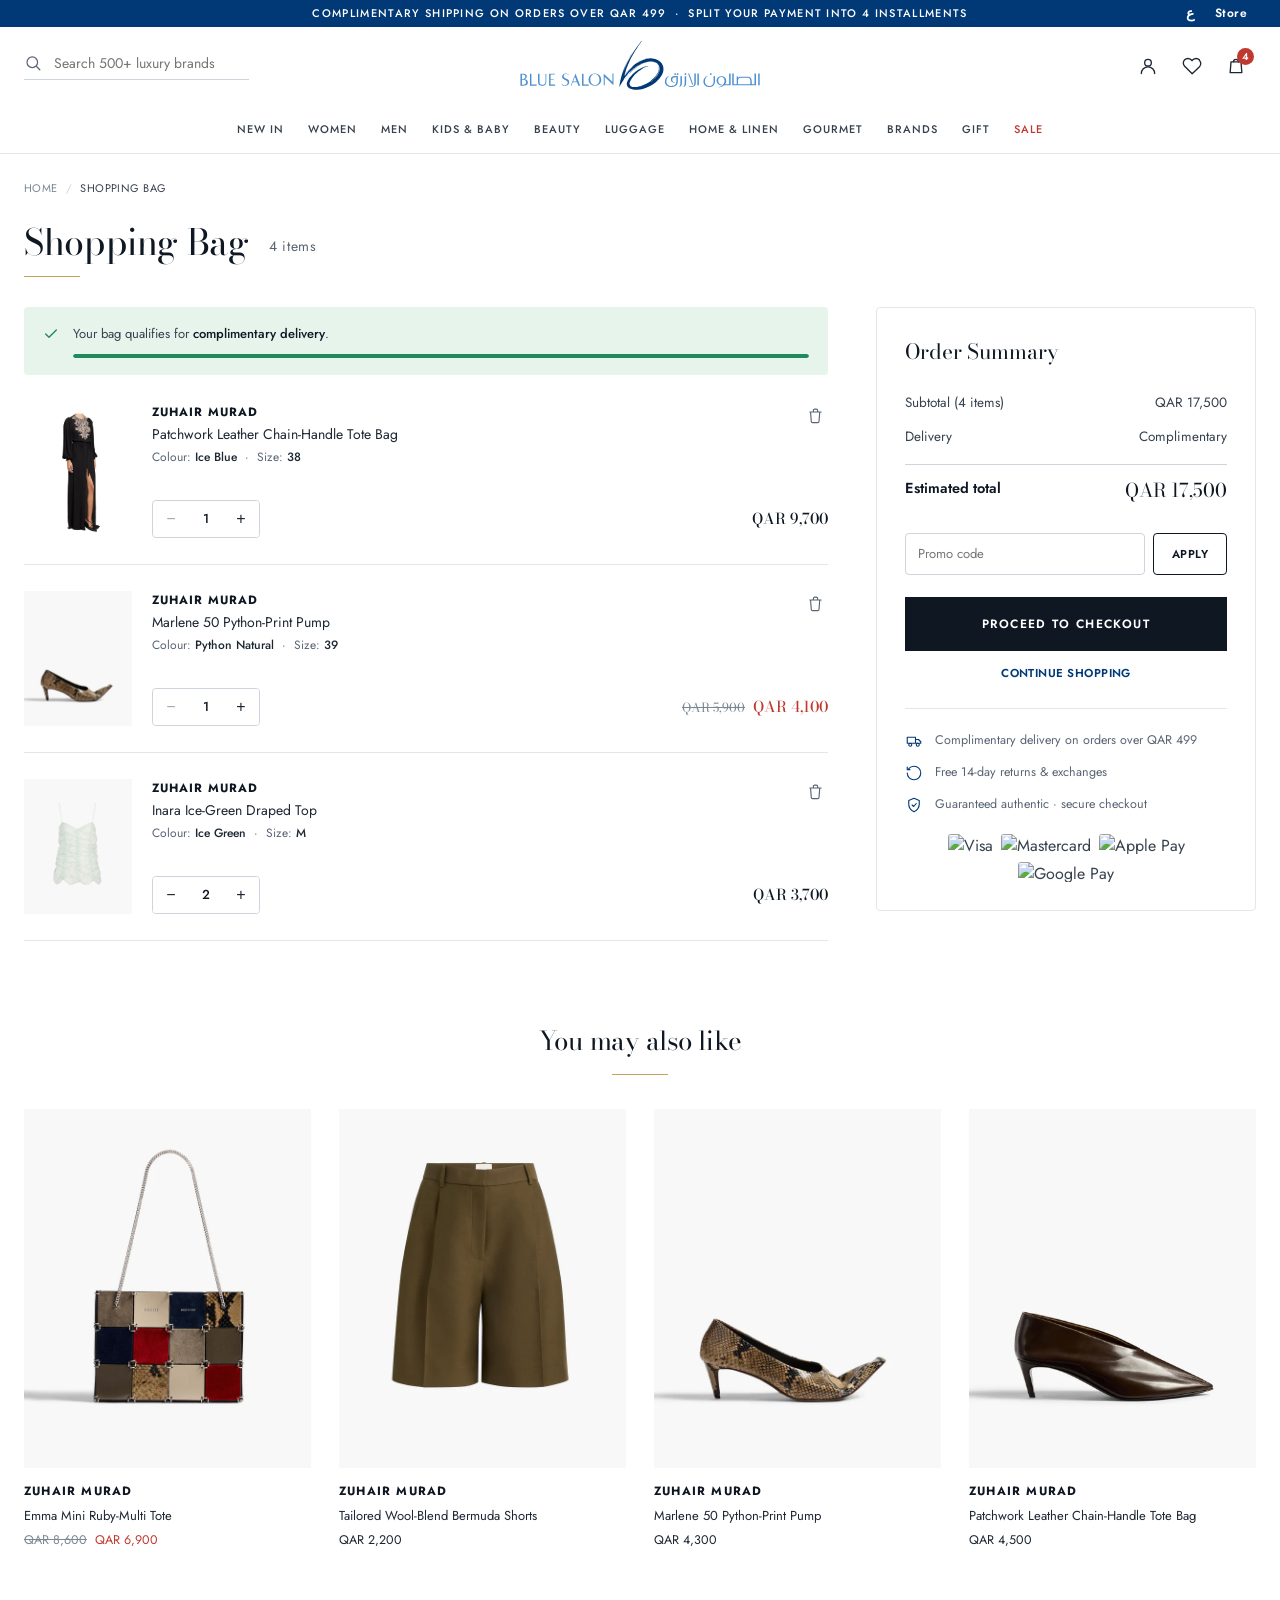
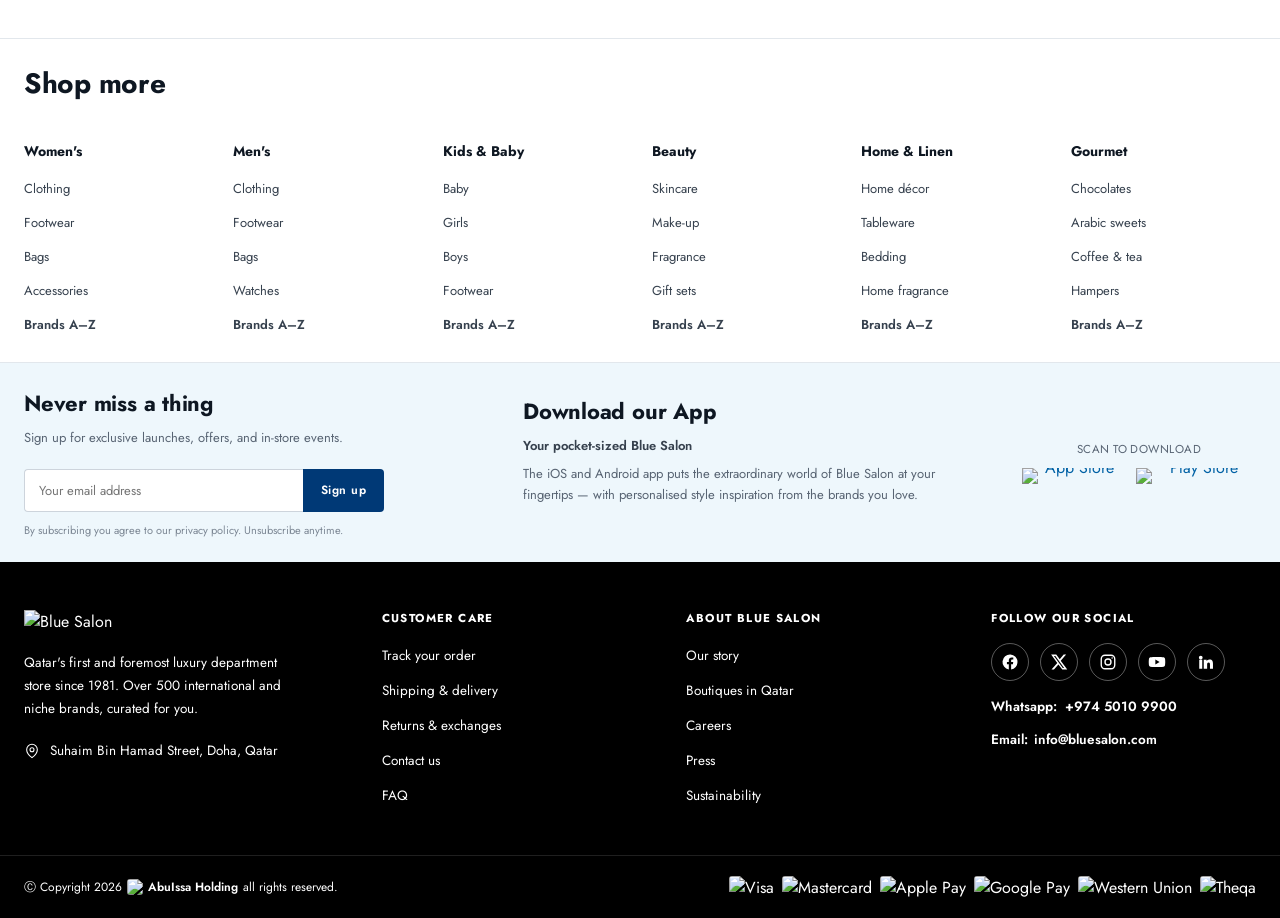
==== commit 8c1f513b: "Update women" ====
--- a/cart.html
+++ b/cart.html
@@ -71,8 +71,8 @@
     <div id="navZone">
       <nav class="bs-nav">
         <div class="bs-nav-inner" id="navInner">
-          <div class="bs-nav-item" data-menu="new">New In</div>
-          <div class="bs-nav-item" data-menu="women">Women</div>
+          <div class="bs-nav-item" data-menu="new" data-href="listing.html">New In</div>
+          <div class="bs-nav-item" data-menu="women" data-href="women.html">Women</div>
           <div class="bs-nav-item" data-menu="men">Men</div>
           <div class="bs-nav-item" data-menu="kids">Kids &amp; Baby</div>
           <div class="bs-nav-item" data-menu="beauty">Beauty</div>
--- a/app.css
+++ b/app.css
@@ -46,6 +46,28 @@
 }
 
 html, body { margin: 0; background: var(--paper); }
+
+/* ── Toast — shared transient notification (wishlist, etc.) ─── */
+.bs-toast {
+  position: fixed;
+  left: 50%;
+  bottom: 28px;
+  z-index: var(--z-toast);
+  transform: translate(-50%, 12px);
+  padding: 12px 22px;
+  background: var(--ink-900);
+  color: #fff;
+  font-family: var(--font-sans);
+  font-size: 13px;
+  font-weight: var(--fw-medium);
+  border-radius: var(--radius-pill);
+  box-shadow: var(--shadow-lg);
+  opacity: 0;
+  pointer-events: none;
+  transition: opacity var(--dur-base) var(--ease-standard),
+              transform var(--dur-base) var(--ease-standard);
+}
+.bs-toast.is-in { opacity: 1; transform: translate(-50%, 0); }
 
 /* ── Header shell ─────────────────────────────────────────── */
 .bs-header {
@@ -318,7 +340,7 @@
 .bs-btn-gold:hover { background: var(--gold-600); }
 
 /* ── Nav bar + mega menu ──────────────────────────────────── */
-.bs-nav-root { font-family: 'League Spartan', sans-serif; }
+.bs-nav-root { font-family: 'Jost', sans-serif; }
 
 .bs-nav-root .bs-nav { background: var(--paper); }
 .bs-nav-root .bs-nav-inner { display: flex; align-items: stretch; justify-content: center; padding: 0 24px; max-width: var(--container-max); margin: 0 auto; position: relative; border-bottom: 1px solid var(--border-subtle); }
@@ -558,7 +580,7 @@
   color: #fff;
 }
 .bs-shopcat-name {
-  font-family: var(--font-display); /* Qatar */
+  font-family: var(--font-display);
   font-weight: var(--fw-light);
   font-size: 30px;
   color: #fff;
@@ -1243,7 +1265,7 @@
   background: none;
   border: 0;
   cursor: pointer;
-  font-family: 'League Spartan', sans-serif;
+  font-family: 'Jost', sans-serif;
   font-size: 14px;
   font-weight: 500;
   letter-spacing: 1px;
@@ -1278,6 +1300,198 @@
 .bs-drawer .bs-col h4.sub { margin-top: 14px; }
 .bs-drawer .bs-az { grid-template-columns: repeat(5, 1fr); }
 .bs-drawer .bs-edit { display: none; } /* drop promo cards in the compact drawer */
+
+/* ── Mini-bag dropdown — pops out of the header bag icon ────────
+   Not an edge-anchored drawer: app.js positions it (top/right) to
+   sit just under whichever bag icon was clicked, so it visually
+   drops out of the icon itself on every page and breakpoint. The
+   scrim is invisible — it only exists to catch outside clicks. */
+.bs-cartdrw-scrim {
+  position: fixed;
+  inset: 0;
+  z-index: 400;
+  background: transparent;
+}
+.bs-cartdrw-scrim[hidden] { display: none; }
+
+/* Pointer diamond — visually ties the dropdown back to the icon that
+   opened it. Sits above the drawer (z-index) and straddles its top
+   edge, so its lower half blends into whichever CTA button (View
+   Cart/white or Checkout/black) happens to be under the icon. */
+.bs-cartdrw-arrow {
+  position: fixed;
+  z-index: 501;
+  width: 14px;
+  height: 14px;
+  background: var(--ink-900);
+  transform: rotate(45deg) scale(0.9);
+  opacity: 0;
+  pointer-events: none;
+  transition: opacity var(--dur-base, .22s) var(--ease-standard, ease);
+}
+.bs-cartdrw-arrow.is-open { opacity: 1; }
+.bs-cartdrw-arrow[hidden] { display: none; }
+
+.bs-cartdrw {
+  position: fixed;
+  z-index: 500;
+  width: min(92vw, 380px);
+  max-height: min(80vh, 640px);
+  background: var(--paper);
+  border-radius: 16px;
+  display: flex;
+  flex-direction: column;
+  transform-origin: top right;
+  transform: scale(0.96) translateY(-6px);
+  opacity: 0;
+  pointer-events: none;
+  transition: opacity var(--dur-base, .22s) var(--ease-standard, ease),
+              transform var(--dur-base, .22s) var(--ease-standard, ease);
+  box-shadow: var(--shadow-lg);
+  overflow: hidden;
+}
+.bs-cartdrw.is-open { opacity: 1; transform: scale(1) translateY(0); pointer-events: auto; }
+.bs-cartdrw[hidden] { display: none; }
+[dir="rtl"] .bs-cartdrw { transform-origin: top left; }
+
+/* View Cart + Checkout — pinned at the very top of the card, not the
+   bottom. Both point at cart.html for now (no separate checkout flow
+   exists in this prototype yet), but stay visually distinct so the
+   pair reads like the usual "review" vs "pay" mini-cart actions. */
+.bs-cartdrw-ctas { flex: none; display: flex; }
+.bs-cartdrw-viewcart,
+.bs-cartdrw-checkout {
+  flex: 1;
+  text-align: center;
+  padding: 16px 12px;
+  font-family: var(--font-sans);
+  font-size: 12px;
+  font-weight: var(--fw-semibold);
+  letter-spacing: var(--ls-wider);
+  text-transform: uppercase;
+  transition: background var(--dur-base) var(--ease-standard), color var(--dur-base) var(--ease-standard);
+}
+.bs-cartdrw-viewcart {
+  color: var(--ink-900);
+  background: #fff;
+  border-bottom: 1px solid var(--border-subtle);
+  border-inline-end: 1px solid var(--border-subtle);
+}
+.bs-cartdrw-viewcart:hover { background: var(--surface-hover); text-decoration: none; }
+.bs-cartdrw-checkout { color: #fff; background: var(--ink-900); }
+.bs-cartdrw-checkout:hover { background: var(--color-primary); text-decoration: none; }
+
+.bs-cartdrw-head {
+  flex: none;
+  display: flex;
+  align-items: center;
+  justify-content: space-between;
+  padding: 16px 20px;
+  border-bottom: 1px solid var(--border-subtle);
+  font-family: var(--font-sans);
+  font-size: 13px;
+  font-weight: var(--fw-semibold);
+  letter-spacing: 0.06em;
+  text-transform: uppercase;
+  color: var(--ink-900);
+}
+.bs-cartdrw-close { background: none; border: 0; color: var(--ink-800); cursor: pointer; padding: 4px; }
+.bs-cartdrw-close:hover { color: var(--color-primary); }
+
+.bs-cartdrw-body { flex: 1; overflow-y: auto; -webkit-overflow-scrolling: touch; }
+.bs-cartdrw-empty { padding: 48px 20px; text-align: center; font-size: 13.5px; color: var(--text-muted); }
+
+.bs-cartdrw-items { list-style: none; margin: 0; padding: 0 20px; }
+.bs-cartdrw-item { display: flex; gap: 14px; padding: 18px 0; border-bottom: 1px solid var(--border-subtle); }
+.bs-cartdrw-item:last-child { border-bottom: 0; }
+.bs-cartdrw-img { flex: none; width: 66px; height: 82px; object-fit: cover; background: var(--surface-sunken); }
+.bs-cartdrw-info { flex: 1; min-width: 0; display: flex; flex-direction: column; gap: 4px; font-family: var(--font-sans); }
+
+.bs-cartdrw-toprow { display: flex; align-items: baseline; justify-content: space-between; gap: 10px; }
+.bs-cartdrw-brand { font-size: 11.5px; font-weight: var(--fw-bold); letter-spacing: 0.07em; text-transform: uppercase; color: var(--ink-900); }
+.bs-cartdrw-remove {
+  flex: none;
+  background: none;
+  border: 0;
+  padding: 0;
+  font-size: 11px;
+  color: var(--text-muted);
+  text-decoration: underline;
+  text-underline-offset: 2px;
+  cursor: pointer;
+}
+.bs-cartdrw-remove:hover { color: var(--sale); }
+
+.bs-cartdrw-name {
+  font-size: 13px;
+  line-height: 1.35;
+  color: var(--ink-800);
+  display: -webkit-box;
+  -webkit-line-clamp: 2;
+  -webkit-box-orient: vertical;
+  overflow: hidden;
+}
+.bs-cartdrw-unitprice { font-size: 13px; font-weight: var(--fw-medium); color: var(--ink-900); }
+
+.bs-cartdrw-field { display: flex; align-items: center; justify-content: space-between; gap: 10px; margin-top: 2px; font-size: 12px; color: var(--text-muted); }
+.bs-cartdrw-field b { font-weight: var(--fw-medium); color: var(--ink-900); }
+
+/* Colour chip — actual swatch (hex or the variant's own photo) rather
+   than printing the colour's name. */
+.bs-cartdrw-swatch {
+  flex: none;
+  width: 22px;
+  height: 14px;
+  border-radius: 3px;
+  border: 1px solid rgba(14, 23, 34, 0.12);
+  background-clip: padding-box;
+}
+.bs-cartdrw-swatch.has-img { width: 22px; height: 26px; border-radius: 2px; background-size: cover; background-position: center; background-color: var(--surface-sunken); }
+
+.bs-cartdrw-qty { display: inline-flex; align-items: center; gap: 8px; }
+.bs-cartdrw-qty button {
+  width: 22px;
+  height: 22px;
+  display: inline-flex;
+  align-items: center;
+  justify-content: center;
+  border: 1px solid var(--border-default);
+  background: #fff;
+  border-radius: 3px;
+  font-size: 13px;
+  line-height: 1;
+  color: var(--ink-800);
+  cursor: pointer;
+}
+.bs-cartdrw-qty button:hover:not(:disabled) { background: var(--surface-hover); }
+.bs-cartdrw-qty button:disabled { opacity: 0.4; cursor: not-allowed; }
+.bs-cartdrw-qty-val { min-width: 16px; text-align: center; font-size: 12px; font-weight: var(--fw-medium); color: var(--ink-900); }
+
+.bs-cartdrw-foot { flex: none; padding: 16px 20px 20px; border-top: 1px solid var(--border-subtle); font-family: var(--font-sans); }
+.bs-cartdrw-row { display: flex; justify-content: space-between; padding: 3px 0; font-size: 13px; color: var(--ink-900); }
+.bs-cartdrw-row-muted { color: var(--text-muted); font-size: 12px; }
+.bs-cartdrw-div { border: 0; border-top: 1px solid var(--border-subtle); margin: 10px 0; }
+.bs-cartdrw-total { font-weight: var(--fw-semibold); font-size: 14px; }
+.bs-cartdrw-loyalty { display: flex; align-items: center; gap: 10px; margin: 12px 0 0; font-size: 11.5px; color: var(--text-muted); }
+.bs-cartdrw-loyalty b { color: var(--ink-900); font-weight: var(--fw-semibold); }
+
+/* Mozoon badge — same treatment as the product page's loyalty banner */
+.bs-cartdrw-loyalty-badge {
+  flex: none;
+  display: flex;
+  flex-direction: column;
+  align-items: center;
+  justify-content: center;
+  gap: 1px;
+  min-width: 44px;
+  padding: 5px 8px;
+  color: #fff;
+  background: var(--ink-900);
+  border-radius: var(--radius-sm);
+  line-height: 1;
+}
+.bs-cartdrw-loyalty-ar { font-size: 10px; opacity: 0.85; }
+.bs-cartdrw-loyalty-en { font-size: 5px; font-weight: var(--fw-medium); letter-spacing: 0.22em; text-indent: 0.22em; }
 
 /* ════════════════════════════════════════════════════════════
    RESPONSIVE — header, hero, services and footer.
--- a/cart.css
+++ b/cart.css
@@ -16,8 +16,8 @@
 }
 
 /* Match the header/nav typeface across the bag surface (the header
-   sets font-family: 'League Spartan', sans-serif on .bs-nav-root). */
-.cart-page { font-family: 'League Spartan', sans-serif; }
+   sets font-family: 'Jost', sans-serif on .bs-nav-root). */
+.cart-page { font-family: 'Jost', sans-serif; }
 
 /* ── Breadcrumb (matches the listing/product crumbs) ──────── */
 .cart-crumbs {
@@ -47,7 +47,7 @@
   margin: 0;
 }
 .cart-title .cart-count {
-  font-family: 'League Spartan', sans-serif;
+  font-family: 'Jost', sans-serif;
   font-size: 14px;
   font-weight: var(--fw-regular);
   letter-spacing: var(--ls-wide);
@@ -202,7 +202,7 @@
   min-width: 0;
   height: 42px;
   padding: 0 12px;
-  font-family: 'League Spartan', sans-serif;
+  font-family: 'Jost', sans-serif;
   font-size: 13px;
   color: var(--ink-900);
   background: #fff;
@@ -215,7 +215,7 @@
   flex: none;
   height: 42px;
   padding: 0 18px;
-  font-family: 'League Spartan', sans-serif;
+  font-family: 'Jost', sans-serif;
   font-size: 11.5px;
   font-weight: var(--fw-semibold);
   letter-spacing: var(--ls-wide);
@@ -237,7 +237,7 @@
   width: 100%;
   height: var(--control-lg);
   margin-top: 22px;
-  font-family: 'League Spartan', sans-serif;
+  font-family: 'Jost', sans-serif;
   font-size: 12px;
   font-weight: var(--fw-semibold);
   letter-spacing: var(--ls-wider);
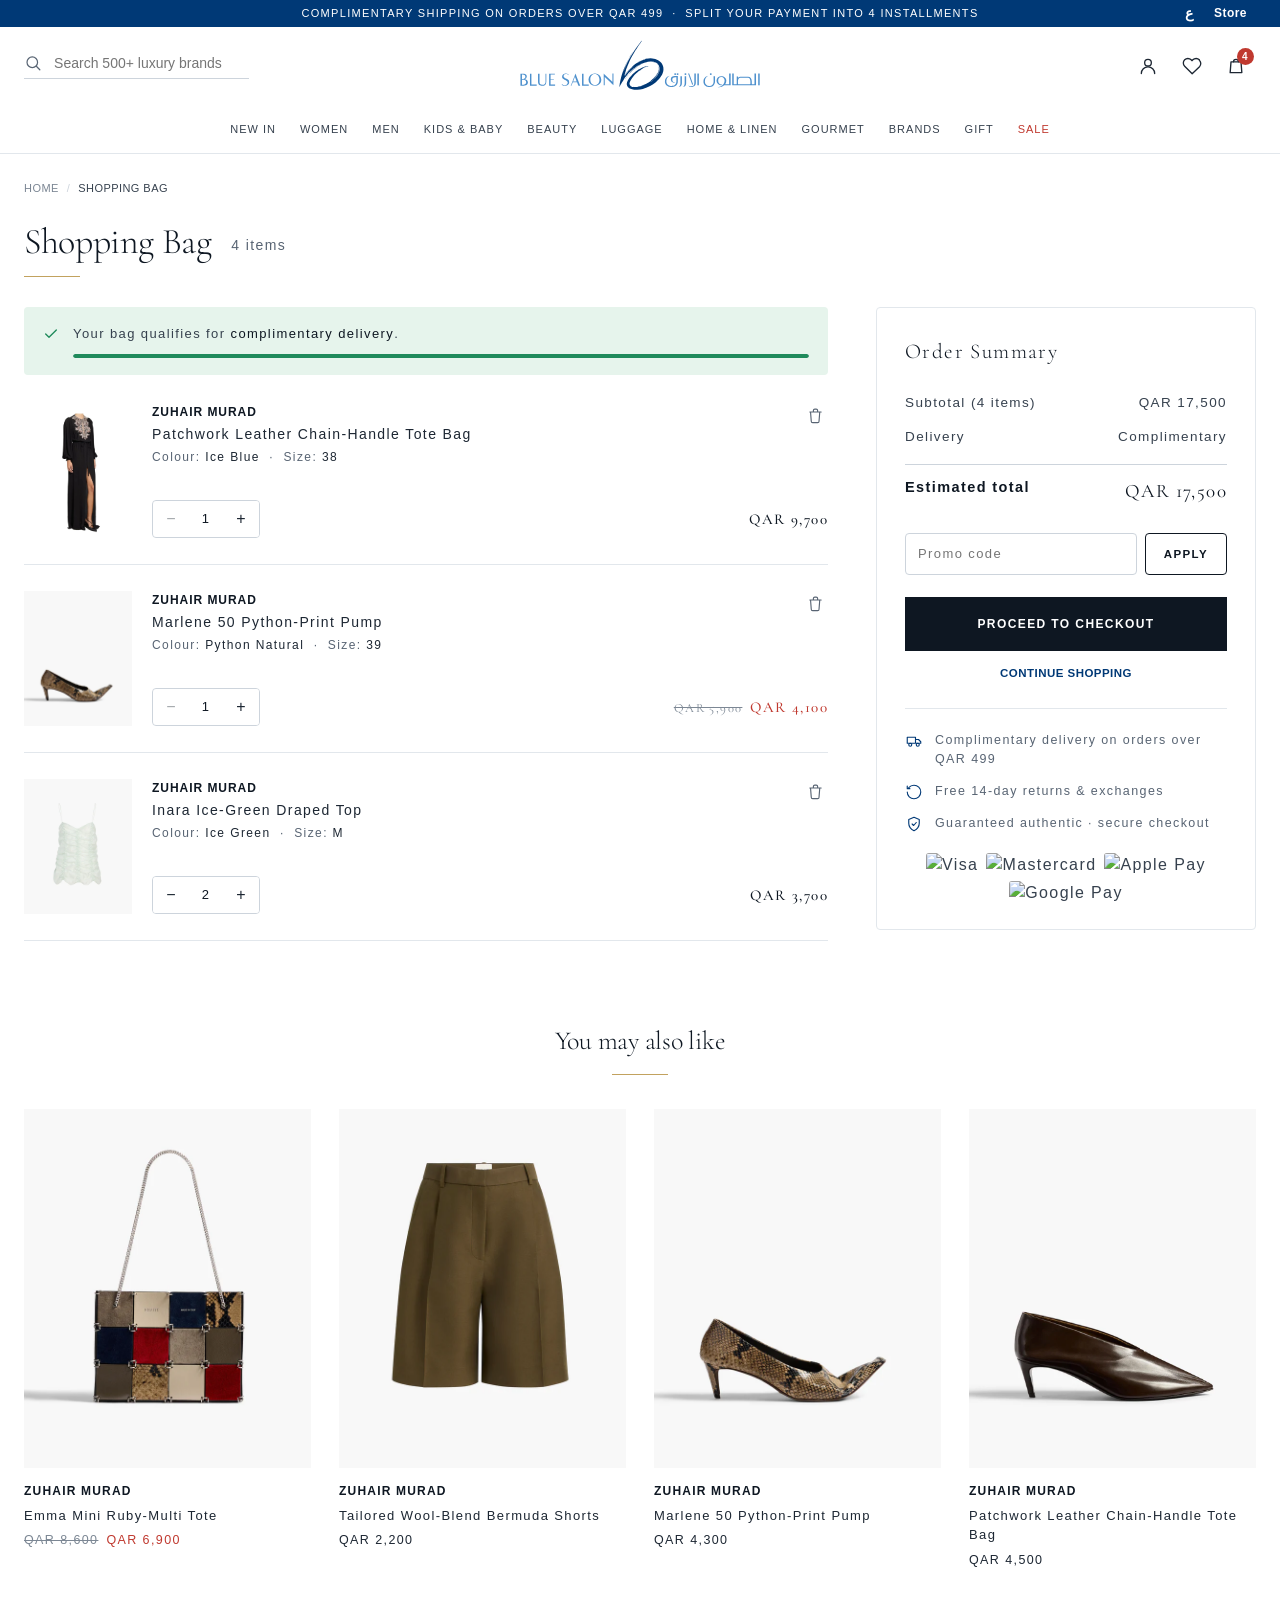
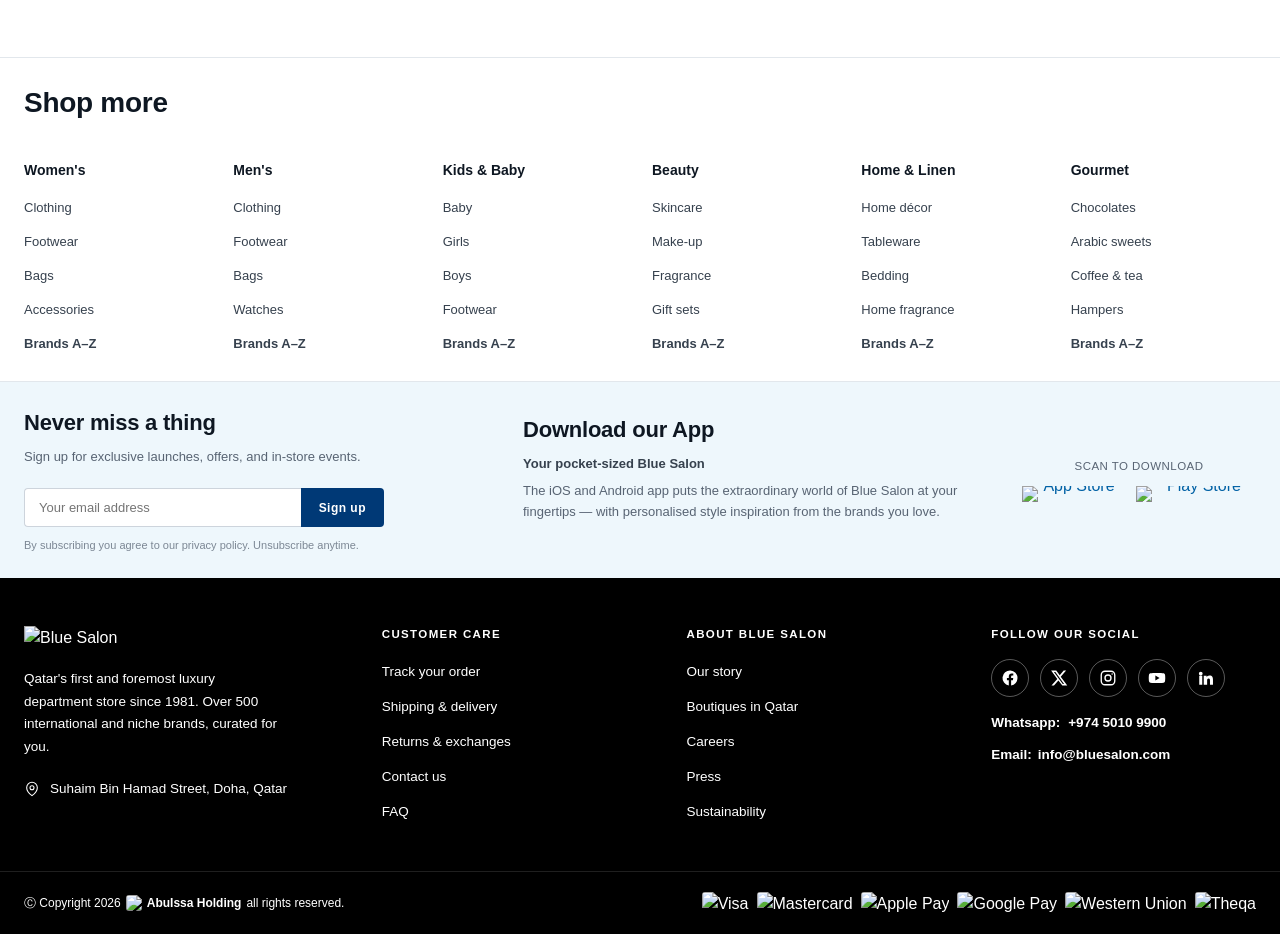
==== commit bc0e130a: "Update: men page" ====
--- a/cart.html
+++ b/cart.html
@@ -73,7 +73,7 @@
         <div class="bs-nav-inner" id="navInner">
           <div class="bs-nav-item" data-menu="new" data-href="listing.html">New In</div>
           <div class="bs-nav-item" data-menu="women" data-href="women.html">Women</div>
-          <div class="bs-nav-item" data-menu="men">Men</div>
+          <div class="bs-nav-item" data-menu="men" data-href="men.html">Men</div>
           <div class="bs-nav-item" data-menu="kids">Kids &amp; Baby</div>
           <div class="bs-nav-item" data-menu="beauty">Beauty</div>
           <div class="bs-nav-item" data-menu="luggage">Luggage</div>
--- a/app.css
+++ b/app.css
@@ -340,7 +340,7 @@
 .bs-btn-gold:hover { background: var(--gold-600); }
 
 /* ── Nav bar + mega menu ──────────────────────────────────── */
-.bs-nav-root { font-family: 'Jost', sans-serif; }
+.bs-nav-root { font-family: 'Helvetica Neue', sans-serif; letter-spacing: 1.4px !important; }
 
 .bs-nav-root .bs-nav { background: var(--paper); }
 .bs-nav-root .bs-nav-inner { display: flex; align-items: stretch; justify-content: center; padding: 0 24px; max-width: var(--container-max); margin: 0 auto; position: relative; border-bottom: 1px solid var(--border-subtle); }
@@ -648,7 +648,7 @@
 .cat-fashion-inner {
   max-width: var(--container-max);
   margin: 0 auto;
-  padding: 0 24px;
+  /* padding: 0 24px; */
 }
 .cat-fashion-head { text-align: center; margin-bottom: 34px; }
 .cat-fashion-title {
@@ -1265,7 +1265,8 @@
   background: none;
   border: 0;
   cursor: pointer;
-  font-family: 'Jost', sans-serif;
+  font-family: 'Helvetica Neue', sans-serif;
+  letter-spacing: 1.4px !important;
   font-size: 14px;
   font-weight: 500;
   letter-spacing: 1px;
--- a/cart.css
+++ b/cart.css
@@ -16,8 +16,8 @@
 }
 
 /* Match the header/nav typeface across the bag surface (the header
-   sets font-family: 'Jost', sans-serif on .bs-nav-root). */
-.cart-page { font-family: 'Jost', sans-serif; }
+   sets font-family: 'Helvetica Neue', sans-serif on .bs-nav-root). */
+.cart-page { font-family: 'Helvetica Neue', sans-serif; letter-spacing: 1.4px !important; }
 
 /* ── Breadcrumb (matches the listing/product crumbs) ──────── */
 .cart-crumbs {
@@ -47,7 +47,8 @@
   margin: 0;
 }
 .cart-title .cart-count {
-  font-family: 'Jost', sans-serif;
+  font-family: 'Helvetica Neue', sans-serif;
+  letter-spacing: 1.4px !important;
   font-size: 14px;
   font-weight: var(--fw-regular);
   letter-spacing: var(--ls-wide);
@@ -202,7 +203,8 @@
   min-width: 0;
   height: 42px;
   padding: 0 12px;
-  font-family: 'Jost', sans-serif;
+  font-family: 'Helvetica Neue', sans-serif;
+  letter-spacing: 1.4px !important;
   font-size: 13px;
   color: var(--ink-900);
   background: #fff;
@@ -215,7 +217,8 @@
   flex: none;
   height: 42px;
   padding: 0 18px;
-  font-family: 'Jost', sans-serif;
+  font-family: 'Helvetica Neue', sans-serif;
+  letter-spacing: 1.4px !important;
   font-size: 11.5px;
   font-weight: var(--fw-semibold);
   letter-spacing: var(--ls-wide);
@@ -237,7 +240,8 @@
   width: 100%;
   height: var(--control-lg);
   margin-top: 22px;
-  font-family: 'Jost', sans-serif;
+  font-family: 'Helvetica Neue', sans-serif;
+  letter-spacing: 1.4px !important;
   font-size: 12px;
   font-weight: var(--fw-semibold);
   letter-spacing: var(--ls-wider);
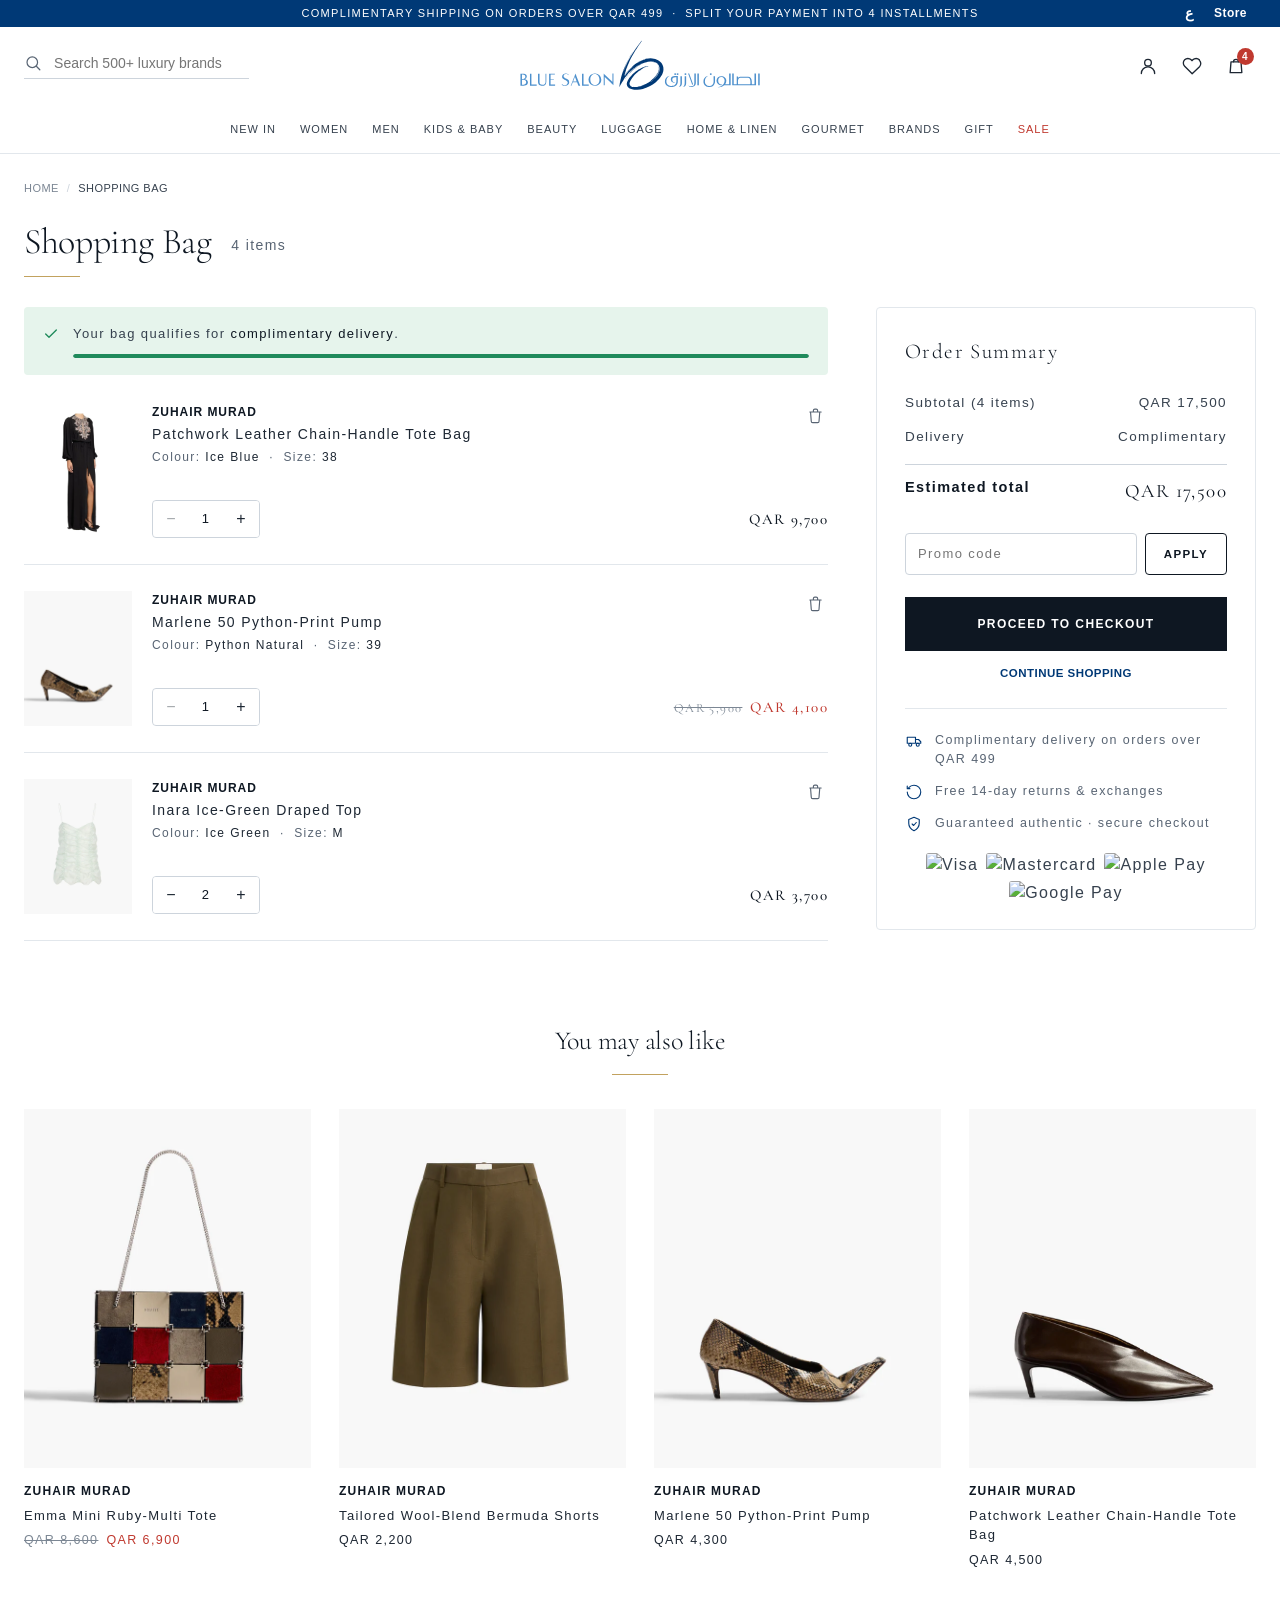
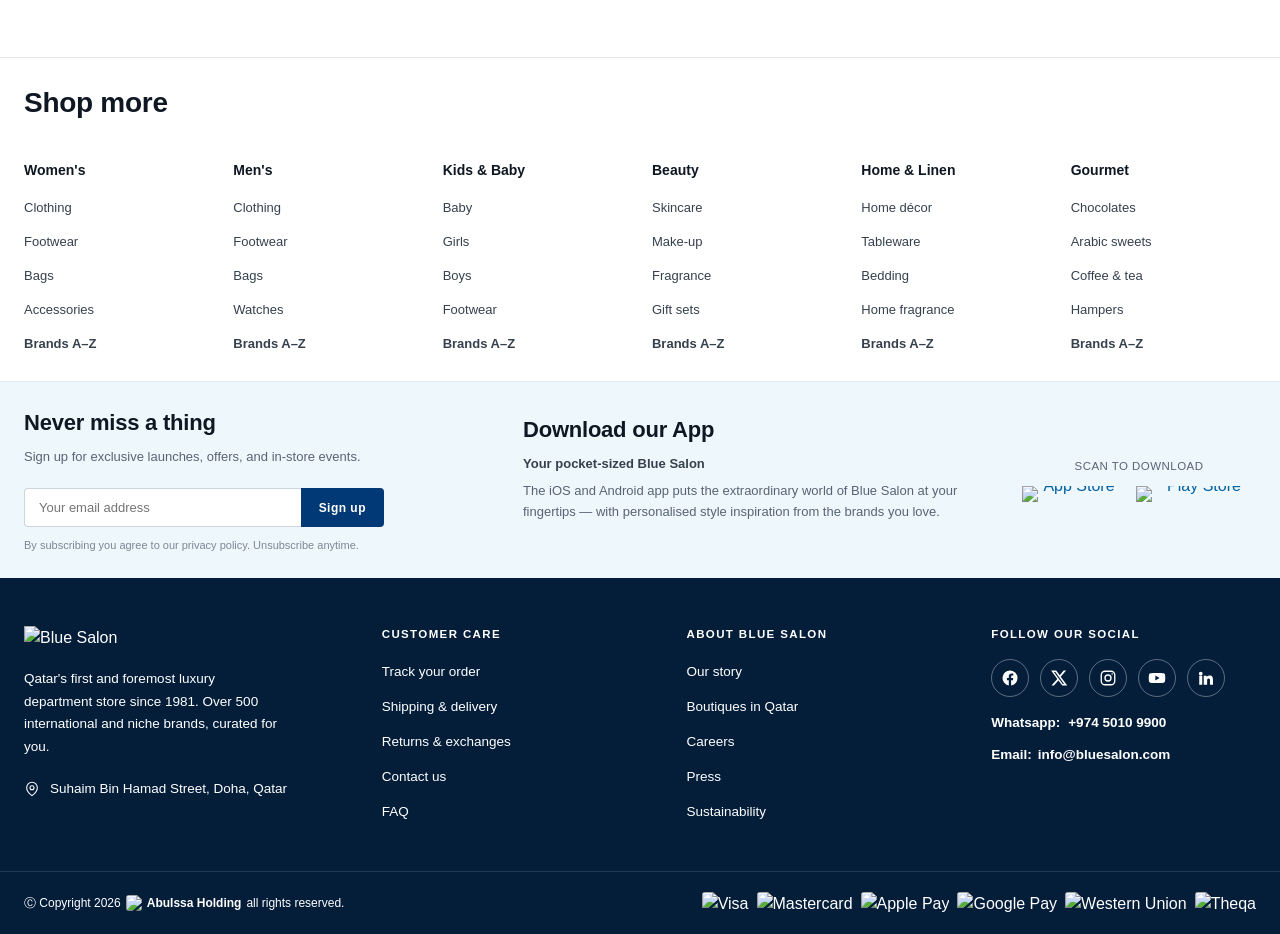
==== commit d29e3ce1: "Update" ====
--- a/cart.html
+++ b/cart.html
@@ -74,7 +74,7 @@
           <div class="bs-nav-item" data-menu="new" data-href="listing.html">New In</div>
           <div class="bs-nav-item" data-menu="women" data-href="women.html">Women</div>
           <div class="bs-nav-item" data-menu="men" data-href="men.html">Men</div>
-          <div class="bs-nav-item" data-menu="kids">Kids &amp; Baby</div>
+          <div class="bs-nav-item" data-menu="kids" data-href="kids.html">Kids &amp; Baby</div>
           <div class="bs-nav-item" data-menu="beauty">Beauty</div>
           <div class="bs-nav-item" data-menu="luggage">Luggage</div>
           <div class="bs-nav-item" data-menu="home">Home &amp; Linen</div>
--- a/app.css
+++ b/app.css
@@ -15,6 +15,7 @@
   font-style: normal;
   font-display: swap;
 }
+
 @font-face {
   font-family: "Qatar";
   src: url("assets/fonts/Qatar-Regular.ttf") format("truetype");
@@ -22,6 +23,7 @@
   font-style: normal;
   font-display: swap;
 }
+
 @font-face {
   font-family: "Qatar";
   src: url("assets/fonts/Qatar-Medium.ttf") format("truetype");
@@ -29,6 +31,7 @@
   font-style: normal;
   font-display: swap;
 }
+
 /* 600 mapped to the Bold cut to avoid faux-bold synthesis */
 @font-face {
   font-family: "Qatar";
@@ -37,6 +40,7 @@
   font-style: normal;
   font-display: swap;
 }
+
 @font-face {
   font-family: "Qatar";
   src: url("assets/fonts/Qatar-Bold.ttf") format("truetype");
@@ -45,7 +49,10 @@
   font-display: swap;
 }
 
-html, body { margin: 0; background: var(--paper); }
+html, body {
+  margin: 0;
+  background: var(--paper);
+}
 
 /* ── Toast — shared transient notification (wishlist, etc.) ─── */
 .bs-toast {
@@ -65,9 +72,13 @@
   opacity: 0;
   pointer-events: none;
   transition: opacity var(--dur-base) var(--ease-standard),
-              transform var(--dur-base) var(--ease-standard);
-}
-.bs-toast.is-in { opacity: 1; transform: translate(-50%, 0); }
+    transform var(--dur-base) var(--ease-standard);
+}
+
+.bs-toast.is-in {
+  opacity: 1;
+  transform: translate(-50%, 0);
+}
 
 /* ── Header shell ─────────────────────────────────────────── */
 .bs-header {
@@ -87,6 +98,7 @@
   padding: 5px 0;
   font-weight: 500;
 }
+
 /* Constrain to the same container width as the top bar */
 .bs-announce-inner {
   position: relative;
@@ -94,7 +106,10 @@
   margin: 0 auto;
   padding: 0 24px;
 }
-.bs-announce-msg { display: block; }
+
+.bs-announce-msg {
+  display: block;
+}
 
 /* Locale + store locator utilities pinned to the right edge of the container */
 .bs-announce-utils {
@@ -106,16 +121,35 @@
   align-items: center;
   gap: 2px;
 }
-[dir="rtl"] .bs-announce-utils { right: auto; left: 24px; }
+
+[dir="rtl"] .bs-announce-utils {
+  right: auto;
+  left: 24px;
+}
+
 .bs-announce-utils .bs-iconbtn {
   width: 30px;
   height: 30px;
   color: #fff;
 }
-.bs-announce-utils .bs-iconbtn svg { width: 18px; height: 18px; }
-.bs-announce-utils .bs-iconbtn:hover { background: rgba(255, 255, 255, 0.15); }
-.bs-announce-utils .bs-locale-btn { width: auto; padding: 0 8px; }
-.bs-announce-utils .bs-locale-panel { color: var(--text-strong); }
+
+.bs-announce-utils .bs-iconbtn svg {
+  width: 18px;
+  height: 18px;
+}
+
+.bs-announce-utils .bs-iconbtn:hover {
+  background: rgba(255, 255, 255, 0.15);
+}
+
+.bs-announce-utils .bs-locale-btn {
+  width: auto;
+  padding: 0 8px;
+}
+
+.bs-announce-utils .bs-locale-panel {
+  color: var(--text-strong);
+}
 
 /* Single language-code label showing the active language (EN / ع) */
 .bs-lang-switch {
@@ -128,7 +162,10 @@
   letter-spacing: 0.04em;
   line-height: 1;
 }
-.bs-lang-switch.is-ar { font-size: 14px; }
+
+.bs-lang-switch.is-ar {
+  font-size: 14px;
+}
 
 .bs-topbar {
   max-width: var(--container-max);
@@ -151,6 +188,7 @@
   color: var(--ink-600);
   padding-bottom: 6px;
 }
+
 .bs-search::after {
   content: "";
   position: absolute;
@@ -160,6 +198,7 @@
   height: 1px;
   background: var(--border-default);
 }
+
 .bs-search input {
   border: 0;
   outline: none;
@@ -170,8 +209,14 @@
   width: 100%;
 }
 
-.bs-logo { justify-self: center; }
-.bs-logo img { height: 58px; display: block; }
+.bs-logo {
+  justify-self: center;
+}
+
+.bs-logo img {
+  height: 58px;
+  display: block;
+}
 
 .bs-utils {
   display: flex;
@@ -179,7 +224,11 @@
   justify-content: flex-end;
   gap: 4px;
 }
-.bs-util-wrap { position: relative; display: inline-flex; }
+
+.bs-util-wrap {
+  position: relative;
+  display: inline-flex;
+}
 
 .bs-count {
   position: absolute;
@@ -198,7 +247,10 @@
   justify-content: center;
   font-family: var(--font-sans);
 }
-.bs-count[hidden] { display: none; }
+
+.bs-count[hidden] {
+  display: none;
+}
 
 /* ── Icon button (port of <IconButton variant="plain">) ───── */
 .bs-iconbtn {
@@ -216,11 +268,22 @@
   border: 1px solid transparent;
   transition: background var(--dur-base) var(--ease-standard), color var(--dur-base) var(--ease-standard);
 }
-.bs-iconbtn:hover { background: var(--surface-hover); }
+
+.bs-iconbtn:hover {
+  background: var(--surface-hover);
+}
 
 /* ── Locale picker (region · currency · language) ─────────── */
-.bs-locale { position: relative; }
-.bs-locale-btn { width: auto; padding: 0 10px; gap: 6px; }
+.bs-locale {
+  position: relative;
+}
+
+.bs-locale-btn {
+  width: auto;
+  padding: 0 10px;
+  gap: 6px;
+}
+
 .bs-locale-code {
   font-family: var(--font-sans);
   font-size: 12px;
@@ -241,12 +304,25 @@
   box-shadow: var(--shadow-lg);
   text-align: start;
 }
-.bs-locale-panel[hidden] { display: none; }
+
+.bs-locale-panel[hidden] {
+  display: none;
+}
+
 /* Flip to the start edge in RTL so it stays on-screen */
-[dir="rtl"] .bs-locale-panel { right: auto; left: 0; }
-
-.bs-locale-field { margin-bottom: 14px; }
-.bs-locale-field:last-of-type { margin-bottom: 0; }
+[dir="rtl"] .bs-locale-panel {
+  right: auto;
+  left: 0;
+}
+
+.bs-locale-field {
+  margin-bottom: 14px;
+}
+
+.bs-locale-field:last-of-type {
+  margin-bottom: 0;
+}
+
 .bs-locale-label {
   display: block;
   margin-bottom: 6px;
@@ -257,6 +333,7 @@
   text-transform: uppercase;
   color: var(--text-muted);
 }
+
 .bs-locale-select {
   width: 100%;
   height: 40px;
@@ -269,10 +346,19 @@
   border-radius: var(--radius-sm);
   cursor: pointer;
 }
-.bs-locale-select:focus-visible { outline: none; border-color: var(--border-focus); box-shadow: var(--shadow-focus); }
+
+.bs-locale-select:focus-visible {
+  outline: none;
+  border-color: var(--border-focus);
+  box-shadow: var(--shadow-focus);
+}
 
 /* Language segmented control */
-.bs-locale-seg { display: flex; gap: 6px; }
+.bs-locale-seg {
+  display: flex;
+  gap: 6px;
+}
+
 .bs-locale-seg button {
   flex: 1;
   height: 38px;
@@ -286,7 +372,11 @@
   cursor: pointer;
   transition: background var(--dur-base) var(--ease-standard), color var(--dur-base) var(--ease-standard), border-color var(--dur-base) var(--ease-standard);
 }
-.bs-locale-seg button:hover { background: var(--surface-hover); }
+
+.bs-locale-seg button:hover {
+  background: var(--surface-hover);
+}
+
 .bs-locale-seg button.is-active {
   background: var(--color-primary);
   color: var(--text-on-primary);
@@ -309,7 +399,10 @@
   cursor: pointer;
   transition: background var(--dur-base) var(--ease-standard);
 }
-.bs-locale-apply:hover { background: var(--color-primary-hover); }
+
+.bs-locale-apply:hover {
+  background: var(--color-primary-hover);
+}
 
 /* ── Buttons (port of <Button>) ───────────────────────────── */
 .bs-btn {
@@ -329,79 +422,337 @@
   border: 1px solid transparent;
   white-space: nowrap;
   transition: background var(--dur-base) var(--ease-standard),
-              color var(--dur-base) var(--ease-standard),
-              border-color var(--dur-base) var(--ease-standard),
-              transform var(--dur-fast) var(--ease-standard);
-}
-.bs-btn:active { transform: scale(0.98); }
-.bs-btn-primary { background: var(--color-primary); color: var(--text-on-primary); }
-.bs-btn-primary:hover { background: var(--color-primary-hover); }
-.bs-btn-gold { background: var(--gold-500); color: #fff; }
-.bs-btn-gold:hover { background: var(--gold-600); }
+    color var(--dur-base) var(--ease-standard),
+    border-color var(--dur-base) var(--ease-standard),
+    transform var(--dur-fast) var(--ease-standard);
+}
+
+.bs-btn:active {
+  transform: scale(0.98);
+}
+
+.bs-btn-primary {
+  background: var(--color-primary);
+  color: var(--text-on-primary);
+}
+
+.bs-btn-primary:hover {
+  background: var(--color-primary-hover);
+}
+
+.bs-btn-gold {
+  background: var(--gold-500);
+  color: #fff;
+}
+
+.bs-btn-gold:hover {
+  background: var(--gold-600);
+}
 
 /* ── Nav bar + mega menu ──────────────────────────────────── */
-.bs-nav-root { font-family: 'Helvetica Neue', sans-serif; letter-spacing: 1.4px !important; }
-
-.bs-nav-root .bs-nav { background: var(--paper); }
-.bs-nav-root .bs-nav-inner { display: flex; align-items: stretch; justify-content: center; padding: 0 24px; max-width: var(--container-max); margin: 0 auto; position: relative; border-bottom: 1px solid var(--border-subtle); }
-.bs-nav-root .bs-nav-item { padding: 16px 12px; font-size: 11px; font-weight: 500; letter-spacing: 1px; color: var(--text-body); cursor: pointer; position: relative; transition: color .15s; text-transform: uppercase; white-space: nowrap; }
-.bs-nav-root .bs-nav-item:hover { color: var(--color-primary); }
-.bs-nav-root .bs-nav-item.active { color: var(--color-primary); }
-.bs-nav-root .bs-nav-item.active::after { content: ''; position: absolute; bottom: -1px; left: 12px; right: 12px; height: 2px; background: var(--color-primary); }
-.bs-nav-root .bs-nav-item.sale { color: var(--sale); }
-.bs-nav-root .bs-nav-item.sale.active::after { background: var(--sale); }
-
-.bs-mega-holder { position: absolute; top: 100%; left: 0; right: 0; z-index: 200; display: none; }
-.bs-mega-holder.is-open { display: block; }
+.bs-nav-root {
+  font-family: 'Helvetica Neue', sans-serif;
+  letter-spacing: 1.4px !important;
+}
+
+.bs-nav-root .bs-nav {
+  background: var(--paper);
+}
+
+.bs-nav-root .bs-nav-inner {
+  display: flex;
+  align-items: stretch;
+  justify-content: center;
+  padding: 0 24px;
+  max-width: var(--container-max);
+  margin: 0 auto;
+  position: relative;
+  border-bottom: 1px solid var(--border-subtle);
+}
+
+.bs-nav-root .bs-nav-item {
+  padding: 16px 12px;
+  font-size: 11px;
+  font-weight: 500;
+  letter-spacing: 1px;
+  color: var(--text-body);
+  cursor: pointer;
+  position: relative;
+  transition: color .15s;
+  text-transform: uppercase;
+  white-space: nowrap;
+}
+
+.bs-nav-root .bs-nav-item:hover {
+  color: var(--color-primary);
+}
+
+.bs-nav-root .bs-nav-item.active {
+  color: var(--color-primary);
+}
+
+.bs-nav-root .bs-nav-item.active::after {
+  content: '';
+  position: absolute;
+  bottom: -1px;
+  left: 12px;
+  right: 12px;
+  height: 2px;
+  background: var(--color-primary);
+}
+
+.bs-nav-root .bs-nav-item.sale {
+  color: var(--sale);
+}
+
+.bs-nav-root .bs-nav-item.sale.active::after {
+  background: var(--sale);
+}
+
+.bs-mega-holder {
+  position: absolute;
+  top: 100%;
+  left: 0;
+  right: 0;
+  z-index: 200;
+  display: none;
+}
+
+.bs-mega-holder.is-open {
+  display: block;
+}
 
 /* Mega menu */
-.bs-nav-root .bs-mega { background: var(--paper); padding: 28px 28px 24px; display: grid; gap: 28px; min-height: 340px; border-top: 1px solid var(--border-subtle); border-bottom: 1px solid var(--border-subtle); box-shadow: 0 8px 24px rgba(0,0,0,.08); }
-.bs-nav-root .bs-mega.cols-6 { grid-template-columns: 1fr 1fr 1fr 1fr 1fr 1.3fr; }
-.bs-nav-root .bs-mega.cols-5 { grid-template-columns: 1fr 1fr 1fr 1fr 1.3fr; }
-
-.bs-nav-root .bs-col h4 { font-size: 10.5px; letter-spacing: 1.5px; color: var(--ink-900); margin: 0 0 12px; font-weight: 600; text-transform: uppercase; padding-bottom: 8px; border-bottom: 1px solid var(--border-subtle); }
-.bs-nav-root .bs-col h4.sub { margin-top: 20px; }
-.bs-nav-root .bs-col ul { list-style: none; padding: 0; margin: 0; }
-.bs-nav-root .bs-col li { font-size: 13px; color: var(--text-body); padding: 5px 0; cursor: pointer; transition: color .15s; display: flex; align-items: center; }
-.bs-nav-root .bs-col li:hover { color: var(--color-primary); }
-.bs-nav-root .bs-col li.featured { color: var(--color-gold); font-weight: 500; }
-.bs-nav-root .bs-col li.featured:hover { color: var(--blue-900); }
-.bs-nav-root .bs-col li.featured.sale-link { color: var(--sale); }
+.bs-nav-root .bs-mega {
+  background: var(--paper);
+  padding: 28px 28px 24px;
+  display: grid;
+  gap: 28px;
+  min-height: 340px;
+  border-top: 1px solid var(--border-subtle);
+  border-bottom: 1px solid var(--border-subtle);
+  box-shadow: 0 8px 24px rgba(0, 0, 0, .08);
+}
+
+.bs-nav-root .bs-mega.cols-6 {
+  grid-template-columns: 1fr 1fr 1fr 1fr 1fr 1.3fr;
+}
+
+.bs-nav-root .bs-mega.cols-5 {
+  grid-template-columns: 1fr 1fr 1fr 1fr 1.3fr;
+}
+
+.bs-nav-root .bs-col h4 {
+  font-size: 10.5px;
+  letter-spacing: 1.5px;
+  color: var(--ink-900);
+  margin: 0 0 12px;
+  font-weight: 600;
+  text-transform: uppercase;
+  padding-bottom: 8px;
+  border-bottom: 1px solid var(--border-subtle);
+}
+
+.bs-nav-root .bs-col h4.sub {
+  margin-top: 20px;
+}
+
+.bs-nav-root .bs-col ul {
+  list-style: none;
+  padding: 0;
+  margin: 0;
+}
+
+.bs-nav-root .bs-col li {
+  font-size: 13px;
+  color: var(--text-body);
+  padding: 5px 0;
+  cursor: pointer;
+  transition: color .15s;
+  display: flex;
+  align-items: center;
+}
+
+.bs-nav-root .bs-col li:hover {
+  color: var(--color-primary);
+}
+
+.bs-nav-root .bs-col li.featured {
+  color: var(--color-gold);
+  font-weight: 500;
+}
+
+.bs-nav-root .bs-col li.featured:hover {
+  color: var(--blue-900);
+}
+
+.bs-nav-root .bs-col li.featured.sale-link {
+  color: var(--sale);
+}
 
 /* Pills */
-.bs-nav-root .pill { font-size: 9px; padding: 2px 6px; border-radius: 3px; margin-left: 8px; letter-spacing: 0.5px; font-weight: 500; line-height: 1.4; flex-shrink: 0; }
-.bs-nav-root .pill.new { background: var(--blue-700); color: #fff; }
-.bs-nav-root .pill.eid { background: var(--color-gold); color: #fff; }
-.bs-nav-root .pill.hot { background: var(--sale); color: #fff; }
-.bs-nav-root .pill.gift { background: #C16B7E; color: #fff; }
-.bs-nav-root .pill.signature { background: var(--blue-900); color: var(--gold-300); border: 0.5px solid var(--gold-500); }
-.bs-nav-root .pill.exclusive { background: transparent; color: var(--blue-900); border: 0.5px solid var(--blue-900); }
+.bs-nav-root .pill {
+  font-size: 9px;
+  padding: 2px 6px;
+  border-radius: 3px;
+  margin-left: 8px;
+  letter-spacing: 0.5px;
+  font-weight: 500;
+  line-height: 1.4;
+  flex-shrink: 0;
+}
+
+.bs-nav-root .pill.new {
+  background: var(--blue-700);
+  color: #fff;
+}
+
+.bs-nav-root .pill.eid {
+  background: var(--color-gold);
+  color: #fff;
+}
+
+.bs-nav-root .pill.hot {
+  background: var(--sale);
+  color: #fff;
+}
+
+.bs-nav-root .pill.gift {
+  background: #C16B7E;
+  color: #fff;
+}
+
+.bs-nav-root .pill.signature {
+  background: var(--blue-900);
+  color: var(--gold-300);
+  border: 0.5px solid var(--gold-500);
+}
+
+.bs-nav-root .pill.exclusive {
+  background: transparent;
+  color: var(--blue-900);
+  border: 0.5px solid var(--blue-900);
+}
 
 /* The Edit */
-.bs-nav-root .bs-edit { background: var(--surface-panel); border-radius: 8px; padding: 16px; display: flex; flex-direction: column; gap: 10px; }
-.bs-nav-root .bs-edit-label { font-size: 9.5px; letter-spacing: 2px; color: var(--color-gold); font-weight: 500; margin-bottom: 2px; }
-.bs-nav-root .bs-edit-label.sale-label { color: var(--sale); }
-.bs-nav-root .bs-edit-card { background: var(--paper); border-radius: 6px; padding: 12px 14px; border: 1px solid var(--border-subtle); cursor: pointer; transition: all .2s; }
-.bs-nav-root .bs-edit-card:hover { border-color: var(--color-gold); transform: translateY(-1px); }
-.bs-nav-root .bs-edit-card .tag { font-size: 9px; letter-spacing: 1.2px; color: var(--color-gold); font-weight: 500; text-transform: uppercase; }
-.bs-nav-root .bs-edit-card .title { font-size: 14px; color: var(--ink-900); margin-top: 3px; line-height: 1.3; }
-.bs-nav-root .bs-edit-card .meta { font-size: 11px; color: var(--text-muted); margin-top: 3px; }
-.bs-nav-root .bs-edit-card.feature { background: var(--blue-900); border-color: var(--blue-900); }
-.bs-nav-root .bs-edit-card.feature .tag { color: var(--gold-300); }
-.bs-nav-root .bs-edit-card.feature .title { color: #fff; }
-.bs-nav-root .bs-edit-card.feature .meta { color: rgba(255,255,255,.7); }
-.bs-nav-root .bs-edit-card.sale-feature { background: var(--sale); border-color: var(--sale); }
-.bs-nav-root .bs-edit-card.sale-feature .tag { color: #FFE0CC; }
-.bs-nav-root .bs-edit-card.sale-feature .title { color: #fff; }
-.bs-nav-root .bs-edit-card.sale-feature .meta { color: rgba(255,255,255,.85); }
+.bs-nav-root .bs-edit {
+  background: var(--surface-panel);
+  border-radius: 8px;
+  padding: 16px;
+  display: flex;
+  flex-direction: column;
+  gap: 10px;
+}
+
+.bs-nav-root .bs-edit-label {
+  font-size: 9.5px;
+  letter-spacing: 2px;
+  color: var(--color-gold);
+  font-weight: 500;
+  margin-bottom: 2px;
+}
+
+.bs-nav-root .bs-edit-label.sale-label {
+  color: var(--sale);
+}
+
+.bs-nav-root .bs-edit-card {
+  background: var(--paper);
+  border-radius: 6px;
+  padding: 12px 14px;
+  border: 1px solid var(--border-subtle);
+  cursor: pointer;
+  transition: all .2s;
+}
+
+.bs-nav-root .bs-edit-card:hover {
+  border-color: var(--color-gold);
+  transform: translateY(-1px);
+}
+
+.bs-nav-root .bs-edit-card .tag {
+  font-size: 9px;
+  letter-spacing: 1.2px;
+  color: var(--color-gold);
+  font-weight: 500;
+  text-transform: uppercase;
+}
+
+.bs-nav-root .bs-edit-card .title {
+  font-size: 14px;
+  color: var(--ink-900);
+  margin-top: 3px;
+  line-height: 1.3;
+}
+
+.bs-nav-root .bs-edit-card .meta {
+  font-size: 11px;
+  color: var(--text-muted);
+  margin-top: 3px;
+}
+
+.bs-nav-root .bs-edit-card.feature {
+  background: var(--blue-900);
+  border-color: var(--blue-900);
+}
+
+.bs-nav-root .bs-edit-card.feature .tag {
+  color: var(--gold-300);
+}
+
+.bs-nav-root .bs-edit-card.feature .title {
+  color: #fff;
+}
+
+.bs-nav-root .bs-edit-card.feature .meta {
+  color: rgba(255, 255, 255, .7);
+}
+
+.bs-nav-root .bs-edit-card.sale-feature {
+  background: var(--sale);
+  border-color: var(--sale);
+}
+
+.bs-nav-root .bs-edit-card.sale-feature .tag {
+  color: #FFE0CC;
+}
+
+.bs-nav-root .bs-edit-card.sale-feature .title {
+  color: #fff;
+}
+
+.bs-nav-root .bs-edit-card.sale-feature .meta {
+  color: rgba(255, 255, 255, .85);
+}
 
 /* A–Z grid */
-.bs-nav-root .bs-az { display: grid; grid-template-columns: repeat(7, 1fr); gap: 4px; font-size: 11px; }
-.bs-nav-root .bs-az li { padding: 6px 0 !important; justify-content: center; border: 1px solid var(--border-subtle); border-radius: 4px; color: var(--text-muted) !important; font-weight: 500; }
-.bs-nav-root .bs-az li:hover { background: var(--color-primary); color: #fff !important; border-color: var(--color-primary); }
+.bs-nav-root .bs-az {
+  display: grid;
+  grid-template-columns: repeat(7, 1fr);
+  gap: 4px;
+  font-size: 11px;
+}
+
+.bs-nav-root .bs-az li {
+  padding: 6px 0 !important;
+  justify-content: center;
+  border: 1px solid var(--border-subtle);
+  border-radius: 4px;
+  color: var(--text-muted) !important;
+  font-weight: 500;
+}
+
+.bs-nav-root .bs-az li:hover {
+  background: var(--color-primary);
+  color: #fff !important;
+  border-color: var(--color-primary);
+}
 
 /* ── Services strip ───────────────────────────────────────── */
-.bs-services { background: #fff; }
+.bs-services {
+  background: #fff;
+}
+
 .bs-services-inner {
   position: relative;
   z-index: 1;
@@ -414,19 +765,55 @@
   border-bottom: 1px solid var(--border-subtle);
   box-shadow: 0 6px 6px -6px rgba(0, 0, 0, 0.12);
 }
-.bs-service { display: flex; gap: 14px; align-items: center; justify-content: center; }
-.bs-service-icon { color: var(--blue-700); display: inline-flex; }
-.bs-service-title { font-size: 12px; font-weight: 600; letter-spacing: var(--ls-wide); text-transform: uppercase; color: var(--ink-900); }
-.bs-service-sub { font-size: 12px; color: var(--text-muted); }
+
+.bs-service {
+  display: flex;
+  gap: 14px;
+  align-items: center;
+  justify-content: center;
+}
+
+.bs-service-icon {
+  color: var(--blue-700);
+  display: inline-flex;
+}
+
+.bs-service-title {
+  font-size: 12px;
+  font-weight: 600;
+  letter-spacing: var(--ls-wide);
+  text-transform: uppercase;
+  color: var(--ink-900);
+}
+
+.bs-service-sub {
+  font-size: 12px;
+  color: var(--text-muted);
+}
 
 /* ── Hero ─────────────────────────────────────────────────── */
 /* All slides share the banner's native 1920×720 ratio at container width,
    so the height stays constant between slide types (no layout jump) and the
    full-bleed banners show uncropped. */
-.bs-hero { aspect-ratio: 1920 / 720; display: grid; grid-template-columns: 1fr 1fr; overflow: hidden; max-width: var(--container-max); margin: 0 auto; position: relative; }
+.bs-hero {
+  aspect-ratio: 1920 / 720;
+  display: grid;
+  grid-template-columns: 1fr 1fr;
+  overflow: hidden;
+  max-width: var(--container-max);
+  margin: 0 auto;
+  position: relative;
+}
+
 /* Full-bleed image slide: hide the text panel, let media span the row. */
-.bs-hero.is-full { grid-template-columns: 1fr; }
-.bs-hero.is-full .bs-hero-panel { display: none; }
+.bs-hero.is-full {
+  grid-template-columns: 1fr;
+}
+
+.bs-hero.is-full .bs-hero-panel {
+  display: none;
+}
+
 .bs-hero-panel {
   background: #fff;
   display: flex;
@@ -435,9 +822,30 @@
   padding: 0 72px;
   position: relative;
 }
-.bs-hero-title { font-size: 52px; font-weight: 700; color: var(--ink-900); line-height: 1.1; margin: 0 0 14px; }
-.bs-hero-sub { font-size: 15px; color: var(--text-muted); margin: 0 0 32px; line-height: 1.6; }
-.bs-hero-dots { display: flex; gap: 10px; align-items: center; justify-content: center; padding: 20px 0; }
+
+.bs-hero-title {
+  font-size: 52px;
+  font-weight: 700;
+  color: var(--ink-900);
+  line-height: 1.1;
+  margin: 0 0 14px;
+}
+
+.bs-hero-sub {
+  font-size: 15px;
+  color: var(--text-muted);
+  margin: 0 0 32px;
+  line-height: 1.6;
+}
+
+.bs-hero-dots {
+  display: flex;
+  gap: 10px;
+  align-items: center;
+  justify-content: center;
+  padding: 20px 0;
+}
+
 .bs-hero-dot {
   width: 11px;
   height: 11px;
@@ -448,12 +856,26 @@
   border: 1.5px solid var(--ink-400);
   transition: background .2s;
 }
-.bs-hero-dot.is-active { background: var(--ink-900); }
-.bs-hero-media { overflow: hidden; }
-.bs-hero-media img { width: 100%; height: 100%; object-fit: cover; }
+
+.bs-hero-dot.is-active {
+  background: var(--ink-900);
+}
+
+.bs-hero-media {
+  overflow: hidden;
+}
+
+.bs-hero-media img {
+  width: 100%;
+  height: 100%;
+  object-fit: cover;
+}
 
 /* ── Section headings ─────────────────────────────────────── */
-.bs-heading-title { font-size: 34px; margin-top: 8px; }
+.bs-heading-title {
+  font-size: 34px;
+  margin-top: 8px;
+}
 
 /* ── Categories (legacy JS grid — kept for other pages) ───── */
 .bs-section-cats {
@@ -461,9 +883,22 @@
   margin: 0 auto;
   padding: var(--space-9) 24px var(--space-7);
 }
-.bs-cats-grid { display: grid; grid-template-columns: repeat(6, 1fr); gap: 16px; margin-top: 36px; }
-.bs-cat-link { text-decoration: none; }
-.bs-cat-link:hover { text-decoration: none; }
+
+.bs-cats-grid {
+  display: grid;
+  grid-template-columns: repeat(6, 1fr);
+  gap: 16px;
+  margin-top: 36px;
+}
+
+.bs-cat-link {
+  text-decoration: none;
+}
+
+.bs-cat-link:hover {
+  text-decoration: none;
+}
+
 .bs-cat-card {
   position: relative;
   aspect-ratio: 3 / 4;
@@ -471,8 +906,20 @@
   overflow: hidden;
   border: 1px solid var(--border-subtle);
 }
-.bs-cat-card img { width: 100%; height: 100%; object-fit: cover; display: block; }
-.bs-cat-grad { position: absolute; inset: 0; background: linear-gradient(180deg, transparent 40%, rgba(0,42,87,0.6) 100%); }
+
+.bs-cat-card img {
+  width: 100%;
+  height: 100%;
+  object-fit: cover;
+  display: block;
+}
+
+.bs-cat-grad {
+  position: absolute;
+  inset: 0;
+  background: linear-gradient(180deg, transparent 40%, rgba(0, 42, 87, 0.6) 100%);
+}
+
 .bs-cat-label {
   position: absolute;
   left: 0;
@@ -487,7 +934,11 @@
 }
 
 /* ── Shop by Category (bento) ─────────────────────────────── */
-.bs-shopcat { background: var(--paper); font-family: var(--font-display); }
+.bs-shopcat {
+  background: var(--paper);
+  font-family: var(--font-display);
+}
+
 .bs-shopcat-inner {
   max-width: var(--container-max);
   margin: 0 auto;
@@ -495,7 +946,11 @@
 }
 
 /* Centered editorial header with gold rule */
-.bs-shopcat-head { text-align: center; margin-bottom: 44px; }
+.bs-shopcat-head {
+  text-align: center;
+  margin-bottom: 44px;
+}
+
 .bs-shopcat-kicker {
   display: block;
   font-family: var(--font-sans);
@@ -506,8 +961,15 @@
   color: var(--gold-600);
   margin-bottom: 12px;
 }
-.bs-shopcat-title { font-size: 40px; margin: 0; }
-.bs-shopcat-rule { margin: 20px auto 0; }
+
+.bs-shopcat-title {
+  font-size: 40px;
+  margin: 0;
+}
+
+.bs-shopcat-rule {
+  margin: 20px auto 0;
+}
 
 /* Bento grid: featured Women (2×2), 2×2 medium cards, two wide banners */
 .bs-shopcat-grid {
@@ -520,13 +982,34 @@
     "women kids    luggage"
     "gourmet gourmet home";
 }
-.bs-shopcat-women   { grid-area: women; }
-.bs-shopcat-men     { grid-area: men; }
-.bs-shopcat-beauty  { grid-area: beauty; }
-.bs-shopcat-kids    { grid-area: kids; }
-.bs-shopcat-luggage { grid-area: luggage; }
-.bs-shopcat-gourmet { grid-area: gourmet; }
-.bs-shopcat-home    { grid-area: home; }
+
+.bs-shopcat-women {
+  grid-area: women;
+}
+
+.bs-shopcat-men {
+  grid-area: men;
+}
+
+.bs-shopcat-beauty {
+  grid-area: beauty;
+}
+
+.bs-shopcat-kids {
+  grid-area: kids;
+}
+
+.bs-shopcat-luggage {
+  grid-area: luggage;
+}
+
+.bs-shopcat-gourmet {
+  grid-area: gourmet;
+}
+
+.bs-shopcat-home {
+  grid-area: home;
+}
 
 /* Card shell */
 .bs-shopcat-card {
@@ -537,7 +1020,11 @@
   text-decoration: none;
   isolation: isolate;
 }
-.bs-shopcat-card:hover { text-decoration: none; }
+
+.bs-shopcat-card:hover {
+  text-decoration: none;
+}
+
 .bs-shopcat-img {
   position: absolute;
   inset: 0;
@@ -547,7 +1034,10 @@
   display: block;
   transition: transform var(--dur-slow, .6s) var(--ease-standard, ease);
 }
-.bs-shopcat-card:hover .bs-shopcat-img { transform: scale(1.04); }
+
+.bs-shopcat-card:hover .bs-shopcat-img {
+  transform: scale(1.04);
+}
 
 /* Black gradient wash for caption legibility */
 .bs-shopcat-card::after {
@@ -555,16 +1045,21 @@
   position: absolute;
   inset: 0;
   z-index: 1;
-  background: linear-gradient(180deg, rgba(0,0,0,0) 40%, rgba(0,0,0,0.65) 100%);
+  background: linear-gradient(180deg, rgba(0, 0, 0, 0) 40%, rgba(0, 0, 0, 0.65) 100%);
   transition: opacity var(--dur-base, .25s) var(--ease-standard, ease);
 }
-.bs-shopcat-card:hover::after { opacity: 0.92; }
+
+.bs-shopcat-card:hover::after {
+  opacity: 0.92;
+}
+
 /* Wide banners fade from the caption side instead of the bottom */
 .bs-shopcat-home::after {
-  background: linear-gradient(90deg, rgba(0,0,0,0) 35%, rgba(0,0,0,0.6) 100%);
-}
+  background: linear-gradient(90deg, rgba(0, 0, 0, 0) 35%, rgba(0, 0, 0, 0.6) 100%);
+}
+
 .bs-shopcat-gourmet::after {
-  background: linear-gradient(90deg, rgba(0,0,0,0.6) 0%, rgba(0,0,0,0) 65%);
+  background: linear-gradient(90deg, rgba(0, 0, 0, 0.6) 0%, rgba(0, 0, 0, 0) 65%);
 }
 
 /* Caption */
@@ -579,24 +1074,33 @@
   gap: 4px;
   color: #fff;
 }
+
 .bs-shopcat-name {
   font-family: var(--font-display);
   font-weight: var(--fw-light);
   font-size: 30px;
   color: #fff;
   line-height: 1.1;
-  text-shadow: 0 1px 12px rgba(0,42,87,0.45);
+  text-shadow: 0 1px 12px rgba(0, 42, 87, 0.45);
 }
 
 /* Wide banner cards: caption placed to the side, discover CTA */
-.bs-shopcat-banner .bs-shopcat-name { font-size: 34px; }
-.bs-shopcat-caption-banner { right: auto; max-width: 60%; }
+.bs-shopcat-banner .bs-shopcat-name {
+  font-size: 34px;
+}
+
+.bs-shopcat-caption-banner {
+  right: auto;
+  max-width: 60%;
+}
+
 .bs-shopcat-caption-end {
   left: auto;
   right: 34px;
   align-items: flex-end;
   text-align: right;
 }
+
 .bs-shopcat-discover {
   display: inline-flex;
   align-items: center;
@@ -609,8 +1113,14 @@
   text-transform: uppercase;
   color: #fff;
 }
-.bs-shopcat-discover svg { transition: transform var(--dur-base, .25s) var(--ease-standard, ease); }
-.bs-shopcat-card:hover .bs-shopcat-discover svg { transform: translateX(5px); }
+
+.bs-shopcat-discover svg {
+  transition: transform var(--dur-base, .25s) var(--ease-standard, ease);
+}
+
+.bs-shopcat-card:hover .bs-shopcat-discover svg {
+  transform: translateX(5px);
+}
 
 /* Responsive */
 @media (max-width: 900px) {
@@ -624,39 +1134,74 @@
       "gourmet gourmet"
       "home   home";
   }
-  .bs-shopcat-caption-banner { max-width: 70%; }
-}
+
+  .bs-shopcat-caption-banner {
+    max-width: 70%;
+  }
+}
+
 @media (max-width: 560px) {
-  .bs-shopcat-title { font-size: 30px; }
+  .bs-shopcat-title {
+    font-size: 30px;
+  }
+
   .bs-shopcat-grid {
     grid-template-columns: 1fr;
     grid-template-rows: repeat(7, 220px);
     grid-template-areas:
-      "women" "men" "beauty" "kids" "luggage" "gourmet" "home";
-  }
-  .bs-shopcat-caption { left: 20px; right: 20px; bottom: 20px; }
-  .bs-shopcat-caption-end { left: 20px; align-items: flex-start; text-align: left; }
+      "women""men""beauty""kids""luggage""gourmet""home";
+  }
+
+  .bs-shopcat-caption {
+    left: 20px;
+    right: 20px;
+    bottom: 20px;
+  }
+
+  .bs-shopcat-caption-end {
+    left: 20px;
+    align-items: flex-start;
+    text-align: left;
+  }
 }
 
 /* ── Category fashion sliders (Women / Men) ───────────────────
    Selectors are generic so any "<prefix>-collection-home-*" block
    (women, men, …) shares the same styling. */
-.cat-fashion { padding: var(--space-7) 0; }
-.cat-fashion-women { background: var(--paper); }
-.cat-fashion-men { background: var(--paper); }
-.cat-fashion-kids { background: var(--paper); }
+.cat-fashion {
+  padding: var(--space-7) 0;
+}
+
+.cat-fashion-women {
+  background: var(--paper);
+}
+
+.cat-fashion-men {
+  background: var(--paper);
+}
+
+.cat-fashion-kids {
+  background: var(--paper);
+}
+
 .cat-fashion-inner {
   max-width: var(--container-max);
   margin: 0 auto;
   /* padding: 0 24px; */
 }
-.cat-fashion-head { text-align: center; margin-bottom: 34px; }
+
+.cat-fashion-head {
+  text-align: center;
+  margin-bottom: 34px;
+}
+
 .cat-fashion-title {
   font-family: var(--font-display);
   font-size: 30px;
   font-weight: var(--fw-medium);
   color: var(--ink-900);
 }
+
 .cat-fashion-sub {
   font-family: var(--font-sans);
   font-size: 14px;
@@ -665,7 +1210,10 @@
 }
 
 /* Slider shell + arrows — minimal, modern, revealed on hover */
-[class*="-collection-home-grid-wrapper"] { position: relative; }
+[class*="-collection-home-grid-wrapper"] {
+  position: relative;
+}
+
 [class*="-slider-arrow"] {
   position: absolute;
   top: 50%;
@@ -675,7 +1223,7 @@
   height: 42px;
   border-radius: var(--radius-circle);
   border: 0;
-  background: rgba(255,255,255,0.85);
+  background: rgba(255, 255, 255, 0.85);
   -webkit-backdrop-filter: blur(6px);
   backdrop-filter: blur(6px);
   color: var(--ink-900);
@@ -685,15 +1233,34 @@
   cursor: pointer;
   opacity: 0;
   transition: opacity var(--dur-base) var(--ease-standard),
-              background var(--dur-base) var(--ease-standard);
-}
-[class*="-slider-arrow"] svg { display: block; }
-[class*="-slider-arrow"]:hover { background: #fff; }
-[class*="-slider-arrow-left"] { left: 14px; }
-[class*="-slider-arrow-right"] { right: 14px; }
+    background var(--dur-base) var(--ease-standard);
+}
+
+[class*="-slider-arrow"] svg {
+  display: block;
+}
+
+[class*="-slider-arrow"]:hover {
+  background: #fff;
+}
+
+[class*="-slider-arrow-left"] {
+  left: 14px;
+}
+
+[class*="-slider-arrow-right"] {
+  right: 14px;
+}
+
 /* Reveal only while hovering the slider; keep disabled ends hidden */
-[class*="-collection-home-grid-wrapper"]:hover [class*="-slider-arrow"] { opacity: 1; }
-[class*="-slider-arrow"][disabled] { opacity: 0 !important; pointer-events: none; }
+[class*="-collection-home-grid-wrapper"]:hover [class*="-slider-arrow"] {
+  opacity: 1;
+}
+
+[class*="-slider-arrow"][disabled] {
+  opacity: 0 !important;
+  pointer-events: none;
+}
 
 /* Horizontal scroller */
 [class*="-collection-home-grid"]:not([class*="-wrapper"]) {
@@ -706,7 +1273,10 @@
   -ms-overflow-style: none;
   padding: 2px 0 6px;
 }
-[class*="-collection-home-grid"]:not([class*="-wrapper"])::-webkit-scrollbar { display: none; }
+
+[class*="-collection-home-grid"]:not([class*="-wrapper"])::-webkit-scrollbar {
+  display: none;
+}
 
 /* Card — tall editorial portrait */
 [class*="-collection-home-card"] {
@@ -718,16 +1288,25 @@
   scroll-snap-align: start;
   isolation: isolate;
 }
-[class*="-collection-home-card"]:hover { text-decoration: none; }
+
+[class*="-collection-home-card"]:hover {
+  text-decoration: none;
+}
+
 /* Soft gradient — just enough to seat the title */
 [class*="-collection-home-card"]::before {
   content: "";
   position: absolute;
   inset: 0;
   z-index: 1;
-  background: linear-gradient(180deg, rgba(0,0,0,0) 55%, rgba(0,0,0,0.32) 100%);
-}
-[class*="-collection-home-image-wrapper"] { position: absolute; inset: 0; }
+  background: linear-gradient(180deg, rgba(0, 0, 0, 0) 55%, rgba(0, 0, 0, 0.32) 100%);
+}
+
+[class*="-collection-home-image-wrapper"] {
+  position: absolute;
+  inset: 0;
+}
+
 [class*="-collection-home-image"]:not([class*="-wrapper"]) {
   width: 100%;
   height: 100%;
@@ -735,7 +1314,10 @@
   display: block;
   transition: transform var(--dur-slow, .6s) var(--ease-standard, ease);
 }
-[class*="-collection-home-card"]:hover [class*="-collection-home-image"]:not([class*="-wrapper"]) { transform: scale(1.04); }
+
+[class*="-collection-home-card"]:hover [class*="-collection-home-image"]:not([class*="-wrapper"]) {
+  transform: scale(1.04);
+}
 
 /* Centered light serif title */
 [class*="-collection-home-title"] {
@@ -750,22 +1332,43 @@
   font-size: 30px;
   letter-spacing: 0.2px;
   color: #fff;
-  text-shadow: 0 1px 14px rgba(0,0,0,0.32);
+  text-shadow: 0 1px 14px rgba(0, 0, 0, 0.32);
 }
 
 @media (max-width: 1000px) {
-  [class*="-collection-home-card"] { flex-basis: calc((100% - 20px) / 2.2); }
-}
+  [class*="-collection-home-card"] {
+    flex-basis: calc((100% - 20px) / 2.2);
+  }
+}
+
 @media (max-width: 560px) {
-  .cat-fashion-title { font-size: 24px; }
-  [class*="-collection-home-title"] { font-size: 24px; bottom: 28px; }
-  [class*="-collection-home-card"] { flex-basis: 82%; }
-  [class*="-slider-arrow-left"] { left: 4px; }
-  [class*="-slider-arrow-right"] { right: 4px; }
+  .cat-fashion-title {
+    font-size: 24px;
+  }
+
+  [class*="-collection-home-title"] {
+    font-size: 24px;
+    bottom: 28px;
+  }
+
+  [class*="-collection-home-card"] {
+    flex-basis: 82%;
+  }
+
+  [class*="-slider-arrow-left"] {
+    left: 4px;
+  }
+
+  [class*="-slider-arrow-right"] {
+    right: 4px;
+  }
 }
 
 /* ── Featured brands slider ───────────────────────────────── */
-.cat-fashion-brands { background: var(--paper); }
+.cat-fashion-brands {
+  background: var(--paper);
+}
+
 .cat-fashion-sub-link {
   display: inline-block;
   margin-top: 10px;
@@ -776,7 +1379,11 @@
   text-transform: uppercase;
   color: var(--color-primary);
 }
-.cat-fashion-sub-link:hover { text-decoration: underline; text-underline-offset: 3px; }
+
+.cat-fashion-sub-link:hover {
+  text-decoration: underline;
+  text-underline-offset: 3px;
+}
 
 /* Auto-scrolling brands marquee (no arrows, no manual scroll) */
 .cat-fashion-brands .brands-collection-home-grid {
@@ -784,19 +1391,35 @@
   scroll-snap-type: none;
   padding: 2px 0 6px;
 }
+
 .brands-marquee-track {
   display: flex;
   width: max-content;
   animation: brands-marquee 45s linear infinite;
 }
-.cat-fashion-brands .brands-collection-home-grid:hover .brands-marquee-track { animation-play-state: paused; }
+
+.cat-fashion-brands .brands-collection-home-grid:hover .brands-marquee-track {
+  animation-play-state: paused;
+}
+
 @keyframes brands-marquee {
-  from { transform: translateX(0); }
-  to   { transform: translateX(-50%); }
-}
+  from {
+    transform: translateX(0);
+  }
+
+  to {
+    transform: translateX(-50%);
+  }
+}
+
 @media (prefers-reduced-motion: reduce) {
-  .brands-marquee-track { animation: none; }
-  .cat-fashion-brands .brands-collection-home-grid { overflow-x: auto; }
+  .brands-marquee-track {
+    animation: none;
+  }
+
+  .cat-fashion-brands .brands-collection-home-grid {
+    overflow-x: auto;
+  }
 }
 
 /* Brand logo tiles (opt out of the portrait-card styling) */
@@ -808,7 +1431,11 @@
   align-items: stretch;
   text-decoration: none;
 }
-.brand-item:hover { text-decoration: none; }
+
+.brand-item:hover {
+  text-decoration: none;
+}
+
 .brand-logo {
   display: flex;
   align-items: center;
@@ -820,9 +1447,14 @@
   border: 1px solid var(--border-subtle);
   border-radius: var(--radius-sm);
   transition: border-color var(--dur-base) var(--ease-standard),
-              box-shadow var(--dur-base) var(--ease-standard);
-}
-.brand-item:hover .brand-logo { border-color: var(--border-default); box-shadow: var(--shadow-sm); }
+    box-shadow var(--dur-base) var(--ease-standard);
+}
+
+.brand-item:hover .brand-logo {
+  border-color: var(--border-default);
+  box-shadow: var(--shadow-sm);
+}
+
 .brand-logo img {
   max-width: 100%;
   max-height: 54px;
@@ -830,14 +1462,26 @@
   filter: grayscale(1);
   opacity: 0.7;
   transition: filter var(--dur-base) var(--ease-standard),
-              opacity var(--dur-base) var(--ease-standard);
-}
-.brand-item:hover .brand-logo img { filter: none; opacity: 1; }
-
-@media (max-width: 560px) { .brand-item { width: 150px; margin-inline-end: 14px; } }
+    opacity var(--dur-base) var(--ease-standard);
+}
+
+.brand-item:hover .brand-logo img {
+  filter: none;
+  opacity: 1;
+}
+
+@media (max-width: 560px) {
+  .brand-item {
+    width: 150px;
+    margin-inline-end: 14px;
+  }
+}
 
 /* ── Editorial edits (two-up banners) ─────────────────────── */
-.edit-duo { padding: var(--space-7) 0; }
+.edit-duo {
+  padding: var(--space-7) 0;
+}
+
 .edit-duo-inner {
   max-width: var(--container-max);
   margin: 0 auto;
@@ -846,7 +1490,11 @@
   grid-template-columns: 1fr 1fr;
   gap: 24px;
 }
-.edit-duo-inner .cat-fashion-head { grid-column: 1 / -1; }
+
+.edit-duo-inner .cat-fashion-head {
+  grid-column: 1 / -1;
+}
+
 .edit-duo-card {
   position: relative;
   display: block;
@@ -855,7 +1503,11 @@
   text-decoration: none;
   isolation: isolate;
 }
-.edit-duo-card:hover { text-decoration: none; }
+
+.edit-duo-card:hover {
+  text-decoration: none;
+}
+
 .edit-duo-img {
   position: absolute;
   inset: 0;
@@ -865,13 +1517,18 @@
   display: block;
   transition: transform var(--dur-slow, .6s) var(--ease-standard, ease);
 }
-.edit-duo-card:hover .edit-duo-img { transform: scale(1.04); }
+
+.edit-duo-card:hover .edit-duo-img {
+  transform: scale(1.04);
+}
+
 .edit-duo-overlay {
   position: absolute;
   inset: 0;
   z-index: 1;
-  background: linear-gradient(180deg, rgba(0,0,0,0) 45%, rgba(0,0,0,0.42) 100%);
-}
+  background: linear-gradient(180deg, rgba(0, 0, 0, 0) 45%, rgba(0, 0, 0, 0.42) 100%);
+}
+
 .edit-duo-caption {
   position: absolute;
   left: 44px;
@@ -883,13 +1540,15 @@
   gap: 16px;
   color: #fff;
 }
+
 .edit-duo-title {
   font-size: 38px;
   font-weight: var(--fw-light);
   line-height: 1.1;
   color: #fff;
-  text-shadow: 0 1px 14px rgba(0,0,0,0.3);
-}
+  text-shadow: 0 1px 14px rgba(0, 0, 0, 0.3);
+}
+
 .edit-duo-link {
   font-family: var(--font-sans);
   font-size: 11.5px;
@@ -898,15 +1557,27 @@
   text-transform: uppercase;
   color: #fff;
   padding-bottom: 4px;
-  border-bottom: 1px solid rgba(255,255,255,0.7);
+  border-bottom: 1px solid rgba(255, 255, 255, 0.7);
   transition: border-color var(--dur-base) var(--ease-standard);
 }
-.edit-duo-card:hover .edit-duo-link { border-color: #fff; }
+
+.edit-duo-card:hover .edit-duo-link {
+  border-color: #fff;
+}
 
 @media (max-width: 760px) {
-  .edit-duo-inner { grid-template-columns: 1fr; }
-  .edit-duo-caption { left: 28px; bottom: 28px; }
-  .edit-duo-title { font-size: 30px; }
+  .edit-duo-inner {
+    grid-template-columns: 1fr;
+  }
+
+  .edit-duo-caption {
+    left: 28px;
+    bottom: 28px;
+  }
+
+  .edit-duo-title {
+    font-size: 30px;
+  }
 }
 
 /* ── Trending ─────────────────────────────────────────────── */
@@ -915,9 +1586,27 @@
   margin: 0 auto;
   padding: 0 24px var(--space-9);
 }
-.bs-trending-head { display: flex; justify-content: space-between; align-items: flex-end; }
-.bs-viewall { font-size: 12px; letter-spacing: var(--ls-wider); text-transform: uppercase; font-weight: 600; color: var(--color-primary); }
-.bs-products-grid { display: grid; grid-template-columns: repeat(4, 1fr); gap: 20px; margin-top: 36px; }
+
+.bs-trending-head {
+  display: flex;
+  justify-content: space-between;
+  align-items: flex-end;
+}
+
+.bs-viewall {
+  font-size: 12px;
+  letter-spacing: var(--ls-wider);
+  text-transform: uppercase;
+  font-weight: 600;
+  color: var(--color-primary);
+}
+
+.bs-products-grid {
+  display: grid;
+  grid-template-columns: repeat(4, 1fr);
+  gap: 20px;
+  margin-top: 36px;
+}
 
 /* ── Product card (port of <ProductCard>) ─────────────────── */
 .bs-card {
@@ -930,8 +1619,19 @@
   cursor: pointer;
   transition: box-shadow var(--dur-base) var(--ease-standard), transform var(--dur-base) var(--ease-standard);
 }
-.bs-card:hover { box-shadow: var(--shadow-md); transform: translateY(-3px); }
-.bs-card-media { position: relative; aspect-ratio: 3 / 4; background: var(--paper); overflow: hidden; }
+
+.bs-card:hover {
+  box-shadow: var(--shadow-md);
+  transform: translateY(-3px);
+}
+
+.bs-card-media {
+  position: relative;
+  aspect-ratio: 3 / 4;
+  background: var(--paper);
+  overflow: hidden;
+}
+
 .bs-card-media img {
   position: absolute;
   inset: 0;
@@ -940,21 +1640,53 @@
   object-fit: cover;
   transition: opacity var(--dur-slow) var(--ease-standard);
 }
-.bs-card-img-hover { opacity: 0; }
-.bs-card.has-hover:hover .bs-card-img-hover { opacity: 1; }
-.bs-card.has-hover:hover .bs-card-img-main { opacity: 0; }
-.bs-card-badge { position: absolute; top: 12px; left: 12px; }
+
+.bs-card-img-hover {
+  opacity: 0;
+}
+
+.bs-card.has-hover:hover .bs-card-img-hover {
+  opacity: 1;
+}
+
+.bs-card.has-hover:hover .bs-card-img-main {
+  opacity: 0;
+}
+
+.bs-card-badge {
+  position: absolute;
+  top: 12px;
+  left: 12px;
+}
+
 .bs-card-wish {
   position: absolute;
   top: 8px;
   right: 8px;
-  background: rgba(255,255,255,0.86);
+  background: rgba(255, 255, 255, 0.86);
   backdrop-filter: blur(2px);
 }
-.bs-card-wish.is-wishlisted { color: var(--sale); }
-.bs-card-wish.is-wishlisted svg { fill: var(--sale); stroke: var(--sale); }
-.bs-card-body { padding: 16px 16px 18px; display: flex; flex-direction: column; gap: 7px; }
-.bs-card-vendor { color: var(--color-primary); }
+
+.bs-card-wish.is-wishlisted {
+  color: var(--sale);
+}
+
+.bs-card-wish.is-wishlisted svg {
+  fill: var(--sale);
+  stroke: var(--sale);
+}
+
+.bs-card-body {
+  padding: 16px 16px 18px;
+  display: flex;
+  flex-direction: column;
+  gap: 7px;
+}
+
+.bs-card-vendor {
+  color: var(--color-primary);
+}
+
 .bs-card-name {
   font-family: var(--font-sans);
   font-size: var(--text-sm);
@@ -983,19 +1715,55 @@
   background: var(--ink-900);
   color: #fff;
 }
-.bs-badge-sale { background: var(--sale); }
-.bs-badge-new { background: var(--color-primary); }
-.bs-badge-gold { background: var(--gold-500); }
-.bs-badge-soldout { background: rgba(14,23,34,0.55); }
+
+.bs-badge-sale {
+  background: var(--sale);
+}
+
+.bs-badge-new {
+  background: var(--color-primary);
+}
+
+.bs-badge-gold {
+  background: var(--gold-500);
+}
+
+.bs-badge-soldout {
+  background: rgba(14, 23, 34, 0.55);
+}
 
 /* ── Price tag (port of <PriceTag size="sm">) ─────────────── */
-.bs-price { display: inline-flex; align-items: baseline; gap: 10px; font-family: var(--font-display); margin-top: 2px; }
-.bs-price-current { font-size: 14px; font-weight: var(--fw-medium); color: var(--price-regular); letter-spacing: var(--ls-tight); }
-.bs-price.on-sale .bs-price-current { color: var(--price-sale); }
-.bs-price-compare { font-size: calc(14px * 0.72); color: var(--text-subtle); text-decoration: line-through; font-weight: var(--fw-regular); }
+.bs-price {
+  display: inline-flex;
+  align-items: baseline;
+  gap: 10px;
+  font-family: var(--font-display);
+  margin-top: 2px;
+}
+
+.bs-price-current {
+  font-size: 14px;
+  font-weight: var(--fw-medium);
+  color: var(--price-regular);
+  letter-spacing: var(--ls-tight);
+}
+
+.bs-price.on-sale .bs-price-current {
+  color: var(--price-sale);
+}
+
+.bs-price-compare {
+  font-size: calc(14px * 0.72);
+  color: var(--text-subtle);
+  text-decoration: line-through;
+  font-weight: var(--fw-regular);
+}
 
 /* ── Editorial banner ─────────────────────────────────────── */
-.bs-editorial { background: var(--paper); }
+.bs-editorial {
+  background: var(--paper);
+}
+
 .bs-editorial-inner {
   max-width: var(--container-max);
   margin: 0 auto;
@@ -1005,28 +1773,107 @@
   gap: 56px;
   align-items: center;
 }
-.bs-eyebrow-gold { color: var(--gold-600); }
-.bs-editorial-rule { margin: 16px 0 22px; }
-.bs-editorial-title { font-size: 44px; line-height: 1.05; margin-bottom: 18px; }
-.bs-editorial-copy { font-size: 15.5px; line-height: 1.75; color: var(--text-muted); max-width: 420px; margin: 0 0 26px; }
-.bs-editorial-media { aspect-ratio: 4 / 3; border-radius: var(--radius-sm); overflow: hidden; }
-.bs-editorial-media img { width: 100%; height: 100%; object-fit: cover; display: block; }
+
+.bs-eyebrow-gold {
+  color: var(--gold-600);
+}
+
+.bs-editorial-rule {
+  margin: 16px 0 22px;
+}
+
+.bs-editorial-title {
+  font-size: 44px;
+  line-height: 1.05;
+  margin-bottom: 18px;
+}
+
+.bs-editorial-copy {
+  font-size: 15.5px;
+  line-height: 1.75;
+  color: var(--text-muted);
+  max-width: 420px;
+  margin: 0 0 26px;
+}
+
+.bs-editorial-media {
+  aspect-ratio: 4 / 3;
+  border-radius: var(--radius-sm);
+  overflow: hidden;
+}
+
+.bs-editorial-media img {
+  width: 100%;
+  height: 100%;
+  object-fit: cover;
+  display: block;
+}
 
 /* ── Footer ───────────────────────────────────────────────── */
-.bs-footer { font-family: var(--font-sans); color: var(--ink-900); }
+.bs-footer {
+  font-family: var(--font-sans);
+  color: var(--ink-900);
+}
 
 /* Shop more */
-.bs-shopmore { background: #fff; border-top: 1px solid var(--border-subtle); padding: 24px 24px 26px; }
-.bs-shopmore-inner { max-width: var(--container-max); margin: 0 auto; }
-.bs-shopmore h2 { font-size: 28px; font-weight: 700; margin: 0 0 36px; letter-spacing: -0.01em; }
-.bs-shopmore-grid { display: grid; grid-template-columns: repeat(6, 1fr); gap: 24px; }
-.bs-shopmore-col-h { font-size: 14px; font-weight: 700; margin-bottom: 14px; }
-.bs-shopmore ul { list-style: none; padding: 0; margin: 0; display: flex; flex-direction: column; gap: 10px; }
-.bs-shopmore a { font-size: 13px; color: var(--text-body); font-weight: 400; text-decoration: none; line-height: 1.4; }
-.bs-shopmore a.is-strong { font-weight: 600; }
+.bs-shopmore {
+  background: #fff;
+  border-top: 1px solid var(--border-subtle);
+  padding: 24px 24px 26px;
+}
+
+.bs-shopmore-inner {
+  max-width: var(--container-max);
+  margin: 0 auto;
+}
+
+.bs-shopmore h2 {
+  font-size: 28px;
+  font-weight: 700;
+  margin: 0 0 36px;
+  letter-spacing: -0.01em;
+}
+
+.bs-shopmore-grid {
+  display: grid;
+  grid-template-columns: repeat(6, 1fr);
+  gap: 24px;
+}
+
+.bs-shopmore-col-h {
+  font-size: 14px;
+  font-weight: 700;
+  margin-bottom: 14px;
+}
+
+.bs-shopmore ul {
+  list-style: none;
+  padding: 0;
+  margin: 0;
+  display: flex;
+  flex-direction: column;
+  gap: 10px;
+}
+
+.bs-shopmore a {
+  font-size: 13px;
+  color: var(--text-body);
+  font-weight: 400;
+  text-decoration: none;
+  line-height: 1.4;
+}
+
+.bs-shopmore a.is-strong {
+  font-weight: 600;
+}
 
 /* Newsletter / app band */
-.bs-appband { background: var(--blue-50); border-top: 1px solid var(--border-subtle); padding: 24px 24px; }
+.bs-appband {
+  background: var(--blue-50);
+  border-top: 1px solid var(--border-subtle);
+  padding: 24px 24px;
+}
+
 .bs-appband-inner {
   max-width: var(--container-max);
   margin: 0 auto;
@@ -1035,9 +1882,26 @@
   gap: 64px;
   align-items: center;
 }
-.bs-appband h3 { font-size: 22px; font-weight: 700; margin: 0 0 8px; letter-spacing: -0.01em; }
-.bs-appband-copy { font-size: 13px; color: var(--text-muted); margin: 0 0 20px; line-height: 1.6; }
-.bs-newsletter-form { display: flex; max-width: 360px; }
+
+.bs-appband h3 {
+  font-size: 22px;
+  font-weight: 700;
+  margin: 0 0 8px;
+  letter-spacing: -0.01em;
+}
+
+.bs-appband-copy {
+  font-size: 13px;
+  color: var(--text-muted);
+  margin: 0 0 20px;
+  line-height: 1.6;
+}
+
+.bs-newsletter-form {
+  display: flex;
+  max-width: 360px;
+}
+
 .bs-newsletter-form input {
   flex: 1;
   border: 1px solid var(--border-default);
@@ -1050,6 +1914,7 @@
   background: #fff;
   outline: none;
 }
+
 .bs-newsletter-form button {
   background: var(--color-primary);
   color: #fff;
@@ -1063,14 +1928,53 @@
   cursor: pointer;
   white-space: nowrap;
 }
-.bs-newsletter-fine { font-size: 11px; color: var(--text-subtle); margin: 10px 0 0; line-height: 1.5; }
-.bs-app-sub { font-size: 13px; font-weight: 600; color: var(--text-body); margin: 0 0 8px; }
-.bs-app-copy { margin-bottom: 24px; }
-.foot-qr-code { display: flex; align-items: center; gap: 16px; }
-.foot-qr-code a { display: inline-flex; line-height: 0; }
-.foot-qr-code img { height: auto; display: block; }
-.bs-qr { text-align: center; }
-.bs-qr-label { font-size: 11.5px; color: var(--text-muted); margin-bottom: 10px; letter-spacing: var(--ls-wide); text-transform: uppercase; }
+
+.bs-newsletter-fine {
+  font-size: 11px;
+  color: var(--text-subtle);
+  margin: 10px 0 0;
+  line-height: 1.5;
+}
+
+.bs-app-sub {
+  font-size: 13px;
+  font-weight: 600;
+  color: var(--text-body);
+  margin: 0 0 8px;
+}
+
+.bs-app-copy {
+  margin-bottom: 24px;
+}
+
+.foot-qr-code {
+  display: flex;
+  align-items: center;
+  gap: 16px;
+}
+
+.foot-qr-code a {
+  display: inline-flex;
+  line-height: 0;
+}
+
+.foot-qr-code img {
+  height: auto;
+  display: block;
+}
+
+.bs-qr {
+  text-align: center;
+}
+
+.bs-qr-label {
+  font-size: 11.5px;
+  color: var(--text-muted);
+  margin-bottom: 10px;
+  letter-spacing: var(--ls-wide);
+  text-transform: uppercase;
+}
+
 .bs-qr-box {
   width: 110px;
   height: 110px;
@@ -1083,7 +1987,11 @@
 }
 
 /* Main footer */
-.bs-mainfooter { background: #000; color: #fff; }
+.bs-mainfooter {
+  background: #041e3a;
+  color: #fff;
+}
+
 .bs-mainfooter-inner {
   max-width: var(--container-max);
   margin: 0 auto;
@@ -1092,20 +2000,72 @@
   grid-template-columns: 1.2fr repeat(3, 1fr);
   gap: 40px;
 }
-.bs-mainfooter-cols { display: contents; }
-.bs-mainfooter-about img { height: 34px; margin-bottom: 18px; }
-.bs-mainfooter-about p { font-size: 13.5px; line-height: 1.7; color: #fff; max-width: 260px; margin: 0; }
+
+.bs-mainfooter-cols {
+  display: contents;
+}
+
+.bs-mainfooter-about img {
+  height: 34px;
+  margin-bottom: 18px;
+}
+
+.bs-mainfooter-about p {
+  font-size: 13.5px;
+  line-height: 1.7;
+  color: #fff;
+  max-width: 260px;
+  margin: 0;
+}
 
 /* Contact details */
-.bs-contact { list-style: none; margin: 20px 0 0; padding: 0; display: flex; flex-direction: column; gap: 11px; }
-.bs-contact li { display: flex; align-items: center; gap: 10px; font-size: 13.5px; color: #fff; }
-.bs-contact svg { flex: none; color: #fff; }
-.bs-contact a { color: #fff; text-decoration: none; }
-.bs-contact a:hover { color: #fff; text-decoration: underline; text-underline-offset: 3px; }
+.bs-contact {
+  list-style: none;
+  margin: 20px 0 0;
+  padding: 0;
+  display: flex;
+  flex-direction: column;
+  gap: 11px;
+}
+
+.bs-contact li {
+  display: flex;
+  align-items: center;
+  gap: 10px;
+  font-size: 13.5px;
+  color: #fff;
+}
+
+.bs-contact svg {
+  flex: none;
+  color: #fff;
+}
+
+.bs-contact a {
+  color: #fff;
+  text-decoration: none;
+}
+
+.bs-contact a:hover {
+  color: #fff;
+  text-decoration: underline;
+  text-underline-offset: 3px;
+}
 
 /* Social icons */
-.social-icons { list-style: none; margin: 0; padding: 0; display: flex; align-items: center; flex-wrap: wrap; gap: 10px; }
-.bs-mainfooter-cols .social-icons { flex-direction: row; }
+.social-icons {
+  list-style: none;
+  margin: 0;
+  padding: 0;
+  display: flex;
+  align-items: center;
+  flex-wrap: wrap;
+  gap: 10px;
+}
+
+.bs-mainfooter-cols .social-icons {
+  flex-direction: row;
+}
 
 /* WhatsApp / contact number under the social icons */
 .footer-whatsapp {
@@ -1119,8 +2079,15 @@
   color: #fff;
   text-decoration: none;
 }
-.footer-whatsapp svg { flex: none; color: #25D366; }
-.footer-whatsapp:hover { color: #fff; }
+
+.footer-whatsapp svg {
+  flex: none;
+  color: #25D366;
+}
+
+.footer-whatsapp:hover {
+  color: #fff;
+}
 
 /* Email contact under WhatsApp */
 .footer-email {
@@ -1134,7 +2101,11 @@
   color: #fff;
   text-decoration: none;
 }
-.footer-email:hover { color: #fff; }
+
+.footer-email:hover {
+  color: #fff;
+}
+
 .social-icons a {
   display: inline-flex;
   align-items: center;
@@ -1142,18 +2113,50 @@
   width: 38px;
   height: 38px;
   border-radius: var(--radius-circle);
-  border: 1px solid rgba(255,255,255,0.35);
+  border: 1px solid rgba(255, 255, 255, 0.35);
   color: #fff;
   transition: background var(--dur-base) var(--ease-standard),
-              color var(--dur-base) var(--ease-standard),
-              border-color var(--dur-base) var(--ease-standard);
-}
-.social-icons a:hover { background: #fff; color: #0a1420; border-color: #fff; }
-.bs-mainfooter h4 { font-size: 11.5px; letter-spacing: var(--ls-wider); text-transform: uppercase; color: #fff; margin: 0 0 16px; }
-.bs-mainfooter-cols ul { list-style: none; padding: 0; margin: 0; display: flex; flex-direction: column; gap: 11px; }
-.bs-mainfooter-cols a { font-size: 13.5px; color: #fff; text-decoration: none; }
-.bs-mainfooter-cols a:hover { color: #fff; }
-.bs-bottomstrip { border-top: 1px solid rgba(255,255,255,0.12); }
+    color var(--dur-base) var(--ease-standard),
+    border-color var(--dur-base) var(--ease-standard);
+}
+
+.social-icons a:hover {
+  background: #fff;
+  color: #0a1420;
+  border-color: #fff;
+}
+
+.bs-mainfooter h4 {
+  font-size: 11.5px;
+  letter-spacing: var(--ls-wider);
+  text-transform: uppercase;
+  color: #fff;
+  margin: 0 0 16px;
+}
+
+.bs-mainfooter-cols ul {
+  list-style: none;
+  padding: 0;
+  margin: 0;
+  display: flex;
+  flex-direction: column;
+  gap: 11px;
+}
+
+.bs-mainfooter-cols a {
+  font-size: 13.5px;
+  color: #fff;
+  text-decoration: none;
+}
+
+.bs-mainfooter-cols a:hover {
+  color: #fff;
+}
+
+.bs-bottomstrip {
+  border-top: 1px solid rgba(255, 255, 255, 0.12);
+}
+
 .bs-bottomstrip-inner {
   max-width: var(--container-max);
   margin: 0 auto;
@@ -1164,6 +2167,7 @@
   flex-wrap: wrap;
   gap: 12px;
 }
+
 .bs-copyright {
   display: inline-flex;
   align-items: center;
@@ -1172,6 +2176,7 @@
   font-size: 12px;
   color: #fff;
 }
+
 .bs-copyright-aih {
   display: inline-flex;
   align-items: center;
@@ -1180,8 +2185,17 @@
   text-decoration: none;
   font-weight: 600;
 }
-.bs-copyright-aih img { width: 16px; height: 16px; border-radius: 3px; }
-.bs-copyright-aih:hover { color: #fff; }
+
+.bs-copyright-aih img {
+  width: 16px;
+  height: 16px;
+  border-radius: 3px;
+}
+
+.bs-copyright-aih:hover {
+  color: #fff;
+}
+
 .payment-methods {
   list-style: none;
   display: flex;
@@ -1191,7 +2205,11 @@
   padding: 0;
   flex-wrap: wrap;
 }
-.payment-methods li { display: inline-flex; }
+
+.payment-methods li {
+  display: inline-flex;
+}
+
 .payment-methods img {
   height: 22px;
   width: auto;
@@ -1203,7 +2221,10 @@
    The hamburger is hidden on desktop and revealed at ≤900 (see
    the responsive block below); the drawer stays off-canvas until
    app.js opens it, so desktop is never affected. */
-.bs-hamburger { display: none; margin-left: -6px; }
+.bs-hamburger {
+  display: none;
+  margin-left: -6px;
+}
 
 .bs-drawer-scrim {
   position: fixed;
@@ -1213,8 +2234,14 @@
   opacity: 0;
   transition: opacity var(--dur-base, .28s) var(--ease-standard, ease);
 }
-.bs-drawer-scrim.is-open { opacity: 1; }
-.bs-drawer-scrim[hidden] { display: none; }
+
+.bs-drawer-scrim.is-open {
+  opacity: 1;
+}
+
+.bs-drawer-scrim[hidden] {
+  display: none;
+}
 
 .bs-drawer {
   position: fixed;
@@ -1231,10 +2258,24 @@
   box-shadow: var(--shadow-lg);
   overflow: hidden;
 }
-.bs-drawer.is-open { transform: translateX(0); }
-.bs-drawer[hidden] { display: none; }
-[dir="rtl"] .bs-drawer { left: auto; right: 0; transform: translateX(100%); }
-[dir="rtl"] .bs-drawer.is-open { transform: translateX(0); }
+
+.bs-drawer.is-open {
+  transform: translateX(0);
+}
+
+.bs-drawer[hidden] {
+  display: none;
+}
+
+[dir="rtl"] .bs-drawer {
+  left: auto;
+  right: 0;
+  transform: translateX(100%);
+}
+
+[dir="rtl"] .bs-drawer.is-open {
+  transform: translateX(0);
+}
 
 .bs-drawer-head {
   flex: none;
@@ -1244,7 +2285,11 @@
   padding: 14px 16px;
   border-bottom: 1px solid var(--border-subtle);
 }
-.bs-drawer-logo { height: 34px; display: block; }
+
+.bs-drawer-logo {
+  height: 34px;
+  display: block;
+}
 
 .bs-drawer-nav {
   flex: 1;
@@ -1254,7 +2299,10 @@
 }
 
 /* Accordion rows */
-.bs-drawer-item { border-bottom: 1px solid var(--border-subtle); }
+.bs-drawer-item {
+  border-bottom: 1px solid var(--border-subtle);
+}
+
 .bs-drawer-link {
   display: flex;
   align-items: center;
@@ -1274,18 +2322,35 @@
   color: var(--text-body);
   text-align: left;
 }
-.bs-drawer-link:hover { color: var(--color-primary); }
-.bs-drawer-link.sale { color: var(--sale); }
+
+.bs-drawer-link:hover {
+  color: var(--color-primary);
+}
+
+.bs-drawer-link.sale {
+  color: var(--sale);
+}
+
 .bs-drawer-chev {
   flex: none;
   color: var(--text-muted);
   transition: transform var(--dur-base, .25s) var(--ease-standard, ease);
 }
-.bs-drawer-item.is-open > .bs-drawer-link .bs-drawer-chev { transform: rotate(90deg); }
+
+.bs-drawer-item.is-open>.bs-drawer-link .bs-drawer-chev {
+  transform: rotate(90deg);
+}
 
 /* Sub-panel carries the reused mega-menu markup, flattened */
-.bs-drawer-sub { display: none; padding: 0 20px 16px; }
-.bs-drawer-item.is-open > .bs-drawer-sub { display: block; }
+.bs-drawer-sub {
+  display: none;
+  padding: 0 20px 16px;
+}
+
+.bs-drawer-item.is-open>.bs-drawer-sub {
+  display: block;
+}
+
 .bs-drawer .bs-mega {
   display: block;
   min-height: 0;
@@ -1295,12 +2360,32 @@
   box-shadow: none;
   grid-template-columns: none !important;
 }
-.bs-drawer .bs-col { margin-bottom: 16px; }
-.bs-drawer .bs-col:last-child { margin-bottom: 0; }
-.bs-drawer .bs-col h4 { margin: 0 0 8px; }
-.bs-drawer .bs-col h4.sub { margin-top: 14px; }
-.bs-drawer .bs-az { grid-template-columns: repeat(5, 1fr); }
-.bs-drawer .bs-edit { display: none; } /* drop promo cards in the compact drawer */
+
+.bs-drawer .bs-col {
+  margin-bottom: 16px;
+}
+
+.bs-drawer .bs-col:last-child {
+  margin-bottom: 0;
+}
+
+.bs-drawer .bs-col h4 {
+  margin: 0 0 8px;
+}
+
+.bs-drawer .bs-col h4.sub {
+  margin-top: 14px;
+}
+
+.bs-drawer .bs-az {
+  grid-template-columns: repeat(5, 1fr);
+}
+
+.bs-drawer .bs-edit {
+  display: none;
+}
+
+/* drop promo cards in the compact drawer */
 
 /* ── Mini-bag dropdown — pops out of the header bag icon ────────
    Not an edge-anchored drawer: app.js positions it (top/right) to
@@ -1313,7 +2398,10 @@
   z-index: 400;
   background: transparent;
 }
-.bs-cartdrw-scrim[hidden] { display: none; }
+
+.bs-cartdrw-scrim[hidden] {
+  display: none;
+}
 
 /* Pointer diamond — visually ties the dropdown back to the icon that
    opened it. Sits above the drawer (z-index) and straddles its top
@@ -1330,8 +2418,14 @@
   pointer-events: none;
   transition: opacity var(--dur-base, .22s) var(--ease-standard, ease);
 }
-.bs-cartdrw-arrow.is-open { opacity: 1; }
-.bs-cartdrw-arrow[hidden] { display: none; }
+
+.bs-cartdrw-arrow.is-open {
+  opacity: 1;
+}
+
+.bs-cartdrw-arrow[hidden] {
+  display: none;
+}
 
 .bs-cartdrw {
   position: fixed;
@@ -1347,19 +2441,34 @@
   opacity: 0;
   pointer-events: none;
   transition: opacity var(--dur-base, .22s) var(--ease-standard, ease),
-              transform var(--dur-base, .22s) var(--ease-standard, ease);
+    transform var(--dur-base, .22s) var(--ease-standard, ease);
   box-shadow: var(--shadow-lg);
   overflow: hidden;
 }
-.bs-cartdrw.is-open { opacity: 1; transform: scale(1) translateY(0); pointer-events: auto; }
-.bs-cartdrw[hidden] { display: none; }
-[dir="rtl"] .bs-cartdrw { transform-origin: top left; }
+
+.bs-cartdrw.is-open {
+  opacity: 1;
+  transform: scale(1) translateY(0);
+  pointer-events: auto;
+}
+
+.bs-cartdrw[hidden] {
+  display: none;
+}
+
+[dir="rtl"] .bs-cartdrw {
+  transform-origin: top left;
+}
 
 /* View Cart + Checkout — pinned at the very top of the card, not the
    bottom. Both point at cart.html for now (no separate checkout flow
    exists in this prototype yet), but stay visually distinct so the
    pair reads like the usual "review" vs "pay" mini-cart actions. */
-.bs-cartdrw-ctas { flex: none; display: flex; }
+.bs-cartdrw-ctas {
+  flex: none;
+  display: flex;
+}
+
 .bs-cartdrw-viewcart,
 .bs-cartdrw-checkout {
   flex: 1;
@@ -1372,15 +2481,28 @@
   text-transform: uppercase;
   transition: background var(--dur-base) var(--ease-standard), color var(--dur-base) var(--ease-standard);
 }
+
 .bs-cartdrw-viewcart {
   color: var(--ink-900);
   background: #fff;
   border-bottom: 1px solid var(--border-subtle);
   border-inline-end: 1px solid var(--border-subtle);
 }
-.bs-cartdrw-viewcart:hover { background: var(--surface-hover); text-decoration: none; }
-.bs-cartdrw-checkout { color: #fff; background: var(--ink-900); }
-.bs-cartdrw-checkout:hover { background: var(--color-primary); text-decoration: none; }
+
+.bs-cartdrw-viewcart:hover {
+  background: var(--surface-hover);
+  text-decoration: none;
+}
+
+.bs-cartdrw-checkout {
+  color: #fff;
+  background: var(--ink-900);
+}
+
+.bs-cartdrw-checkout:hover {
+  background: var(--color-primary);
+  text-decoration: none;
+}
 
 .bs-cartdrw-head {
   flex: none;
@@ -1396,20 +2518,81 @@
   text-transform: uppercase;
   color: var(--ink-900);
 }
-.bs-cartdrw-close { background: none; border: 0; color: var(--ink-800); cursor: pointer; padding: 4px; }
-.bs-cartdrw-close:hover { color: var(--color-primary); }
-
-.bs-cartdrw-body { flex: 1; overflow-y: auto; -webkit-overflow-scrolling: touch; }
-.bs-cartdrw-empty { padding: 48px 20px; text-align: center; font-size: 13.5px; color: var(--text-muted); }
-
-.bs-cartdrw-items { list-style: none; margin: 0; padding: 0 20px; }
-.bs-cartdrw-item { display: flex; gap: 14px; padding: 18px 0; border-bottom: 1px solid var(--border-subtle); }
-.bs-cartdrw-item:last-child { border-bottom: 0; }
-.bs-cartdrw-img { flex: none; width: 66px; height: 82px; object-fit: cover; background: var(--surface-sunken); }
-.bs-cartdrw-info { flex: 1; min-width: 0; display: flex; flex-direction: column; gap: 4px; font-family: var(--font-sans); }
-
-.bs-cartdrw-toprow { display: flex; align-items: baseline; justify-content: space-between; gap: 10px; }
-.bs-cartdrw-brand { font-size: 11.5px; font-weight: var(--fw-bold); letter-spacing: 0.07em; text-transform: uppercase; color: var(--ink-900); }
+
+.bs-cartdrw-close {
+  background: none;
+  border: 0;
+  color: var(--ink-800);
+  cursor: pointer;
+  padding: 4px;
+}
+
+.bs-cartdrw-close:hover {
+  color: var(--color-primary);
+}
+
+.bs-cartdrw-body {
+  flex: 1;
+  overflow-y: auto;
+  -webkit-overflow-scrolling: touch;
+}
+
+.bs-cartdrw-empty {
+  padding: 48px 20px;
+  text-align: center;
+  font-size: 13.5px;
+  color: var(--text-muted);
+}
+
+.bs-cartdrw-items {
+  list-style: none;
+  margin: 0;
+  padding: 0 20px;
+}
+
+.bs-cartdrw-item {
+  display: flex;
+  gap: 14px;
+  padding: 18px 0;
+  border-bottom: 1px solid var(--border-subtle);
+}
+
+.bs-cartdrw-item:last-child {
+  border-bottom: 0;
+}
+
+.bs-cartdrw-img {
+  flex: none;
+  width: 66px;
+  height: 82px;
+  object-fit: cover;
+  background: var(--surface-sunken);
+}
+
+.bs-cartdrw-info {
+  flex: 1;
+  min-width: 0;
+  display: flex;
+  flex-direction: column;
+  gap: 4px;
+  font-family: var(--font-sans);
+}
+
+.bs-cartdrw-toprow {
+  display: flex;
+  align-items: baseline;
+  justify-content: space-between;
+  gap: 10px;
+}
+
+.bs-cartdrw-brand {
+  font-size: 11.5px;
+  font-weight: var(--fw-bold);
+  letter-spacing: 0.07em;
+  text-transform: uppercase;
+  color: var(--ink-900);
+}
+
 .bs-cartdrw-remove {
   flex: none;
   background: none;
@@ -1421,7 +2604,10 @@
   text-underline-offset: 2px;
   cursor: pointer;
 }
-.bs-cartdrw-remove:hover { color: var(--sale); }
+
+.bs-cartdrw-remove:hover {
+  color: var(--sale);
+}
 
 .bs-cartdrw-name {
   font-size: 13px;
@@ -1432,10 +2618,27 @@
   -webkit-box-orient: vertical;
   overflow: hidden;
 }
-.bs-cartdrw-unitprice { font-size: 13px; font-weight: var(--fw-medium); color: var(--ink-900); }
-
-.bs-cartdrw-field { display: flex; align-items: center; justify-content: space-between; gap: 10px; margin-top: 2px; font-size: 12px; color: var(--text-muted); }
-.bs-cartdrw-field b { font-weight: var(--fw-medium); color: var(--ink-900); }
+
+.bs-cartdrw-unitprice {
+  font-size: 13px;
+  font-weight: var(--fw-medium);
+  color: var(--ink-900);
+}
+
+.bs-cartdrw-field {
+  display: flex;
+  align-items: center;
+  justify-content: space-between;
+  gap: 10px;
+  margin-top: 2px;
+  font-size: 12px;
+  color: var(--text-muted);
+}
+
+.bs-cartdrw-field b {
+  font-weight: var(--fw-medium);
+  color: var(--ink-900);
+}
 
 /* Colour chip — actual swatch (hex or the variant's own photo) rather
    than printing the colour's name. */
@@ -1447,9 +2650,22 @@
   border: 1px solid rgba(14, 23, 34, 0.12);
   background-clip: padding-box;
 }
-.bs-cartdrw-swatch.has-img { width: 22px; height: 26px; border-radius: 2px; background-size: cover; background-position: center; background-color: var(--surface-sunken); }
-
-.bs-cartdrw-qty { display: inline-flex; align-items: center; gap: 8px; }
+
+.bs-cartdrw-swatch.has-img {
+  width: 22px;
+  height: 26px;
+  border-radius: 2px;
+  background-size: cover;
+  background-position: center;
+  background-color: var(--surface-sunken);
+}
+
+.bs-cartdrw-qty {
+  display: inline-flex;
+  align-items: center;
+  gap: 8px;
+}
+
 .bs-cartdrw-qty button {
   width: 22px;
   height: 22px;
@@ -1464,17 +2680,68 @@
   color: var(--ink-800);
   cursor: pointer;
 }
-.bs-cartdrw-qty button:hover:not(:disabled) { background: var(--surface-hover); }
-.bs-cartdrw-qty button:disabled { opacity: 0.4; cursor: not-allowed; }
-.bs-cartdrw-qty-val { min-width: 16px; text-align: center; font-size: 12px; font-weight: var(--fw-medium); color: var(--ink-900); }
-
-.bs-cartdrw-foot { flex: none; padding: 16px 20px 20px; border-top: 1px solid var(--border-subtle); font-family: var(--font-sans); }
-.bs-cartdrw-row { display: flex; justify-content: space-between; padding: 3px 0; font-size: 13px; color: var(--ink-900); }
-.bs-cartdrw-row-muted { color: var(--text-muted); font-size: 12px; }
-.bs-cartdrw-div { border: 0; border-top: 1px solid var(--border-subtle); margin: 10px 0; }
-.bs-cartdrw-total { font-weight: var(--fw-semibold); font-size: 14px; }
-.bs-cartdrw-loyalty { display: flex; align-items: center; gap: 10px; margin: 12px 0 0; font-size: 11.5px; color: var(--text-muted); }
-.bs-cartdrw-loyalty b { color: var(--ink-900); font-weight: var(--fw-semibold); }
+
+.bs-cartdrw-qty button:hover:not(:disabled) {
+  background: var(--surface-hover);
+}
+
+.bs-cartdrw-qty button:disabled {
+  opacity: 0.4;
+  cursor: not-allowed;
+}
+
+.bs-cartdrw-qty-val {
+  min-width: 16px;
+  text-align: center;
+  font-size: 12px;
+  font-weight: var(--fw-medium);
+  color: var(--ink-900);
+}
+
+.bs-cartdrw-foot {
+  flex: none;
+  padding: 16px 20px 20px;
+  border-top: 1px solid var(--border-subtle);
+  font-family: var(--font-sans);
+}
+
+.bs-cartdrw-row {
+  display: flex;
+  justify-content: space-between;
+  padding: 3px 0;
+  font-size: 13px;
+  color: var(--ink-900);
+}
+
+.bs-cartdrw-row-muted {
+  color: var(--text-muted);
+  font-size: 12px;
+}
+
+.bs-cartdrw-div {
+  border: 0;
+  border-top: 1px solid var(--border-subtle);
+  margin: 10px 0;
+}
+
+.bs-cartdrw-total {
+  font-weight: var(--fw-semibold);
+  font-size: 14px;
+}
+
+.bs-cartdrw-loyalty {
+  display: flex;
+  align-items: center;
+  gap: 10px;
+  margin: 12px 0 0;
+  font-size: 11.5px;
+  color: var(--text-muted);
+}
+
+.bs-cartdrw-loyalty b {
+  color: var(--ink-900);
+  font-weight: var(--fw-semibold);
+}
 
 /* Mozoon badge — same treatment as the product page's loyalty banner */
 .bs-cartdrw-loyalty-badge {
@@ -1491,8 +2758,18 @@
   border-radius: var(--radius-sm);
   line-height: 1;
 }
-.bs-cartdrw-loyalty-ar { font-size: 10px; opacity: 0.85; }
-.bs-cartdrw-loyalty-en { font-size: 5px; font-weight: var(--fw-medium); letter-spacing: 0.22em; text-indent: 0.22em; }
+
+.bs-cartdrw-loyalty-ar {
+  font-size: 10px;
+  opacity: 0.85;
+}
+
+.bs-cartdrw-loyalty-en {
+  font-size: 5px;
+  font-weight: var(--fw-medium);
+  letter-spacing: 0.22em;
+  text-indent: 0.22em;
+}
 
 /* ════════════════════════════════════════════════════════════
    RESPONSIVE — header, hero, services and footer.
@@ -1505,9 +2782,19 @@
 
 /* ── ≤1024: tighten the top bar and let the nav scroll ─────── */
 @media (max-width: 1024px) {
-  .bs-topbar { padding: 0 16px; height: 70px; gap: 12px; }
-  .bs-search { max-width: 220px; }
-  .bs-logo img { height: 48px; }
+  .bs-topbar {
+    padding: 0 16px;
+    height: 70px;
+    gap: 12px;
+  }
+
+  .bs-search {
+    max-width: 220px;
+  }
+
+  .bs-logo img {
+    height: 48px;
+  }
 
   /* 11 nav items no longer fit — become a horizontal scroller.
      The hover mega-menu is desktop-only, so clipping it here is
@@ -1519,43 +2806,102 @@
     -ms-overflow-style: none;
     -webkit-overflow-scrolling: touch;
   }
-  .bs-nav-root .bs-nav-inner::-webkit-scrollbar { display: none; }
-  .bs-nav-root .bs-nav-item { padding: 14px 14px; letter-spacing: 1px; }
+
+  .bs-nav-root .bs-nav-inner::-webkit-scrollbar {
+    display: none;
+  }
+
+  .bs-nav-root .bs-nav-item {
+    padding: 14px 14px;
+    letter-spacing: 1px;
+  }
 }
 
 /* ── ≤900: swap the nav strip for a hamburger, stack the hero ─ */
 @media (max-width: 900px) {
+
   /* Mobile navigation: hide the horizontal strip, show hamburger */
-  #navZone { display: none; }
-  .bs-hamburger { display: inline-flex; }
-  .bs-topbar { grid-template-columns: auto 1fr auto; }
-  .bs-search { display: none; }
-  .bs-logo { justify-self: center; }
+  #navZone {
+    display: none;
+  }
+
+  .bs-hamburger {
+    display: inline-flex;
+  }
+
+  .bs-topbar {
+    grid-template-columns: auto 1fr auto;
+  }
+
+  .bs-search {
+    display: none;
+  }
+
+  .bs-logo {
+    justify-self: center;
+  }
 
   .bs-hero {
     grid-template-columns: 1fr;
     height: auto;
   }
-  .bs-hero-media { aspect-ratio: 16 / 10; }
-  .bs-hero-panel { padding: 30px 28px 40px; text-align: center; align-items: center; }
-  .bs-hero-title { font-size: 38px; }
-  .bs-hero-sub { font-size: 14px; margin-bottom: 24px; }
-  .bs-hero-dots { padding: 16px 0; }
-
-  .bs-shopcat-title { font-size: 34px; }
+
+  .bs-hero-media {
+    aspect-ratio: 16 / 10;
+  }
+
+  .bs-hero-panel {
+    padding: 30px 28px 40px;
+    text-align: center;
+    align-items: center;
+  }
+
+  .bs-hero-title {
+    font-size: 38px;
+  }
+
+  .bs-hero-sub {
+    font-size: 14px;
+    margin-bottom: 24px;
+  }
+
+  .bs-hero-dots {
+    padding: 16px 0;
+  }
+
+  .bs-shopcat-title {
+    font-size: 34px;
+  }
 }
 
 /* ── ≤768: compact services + trim container padding ──────── */
 @media (max-width: 768px) {
-  .bs-services-inner { gap: 12px; padding: 14px 16px; }
-  .bs-service { flex-direction: column; text-align: center; gap: 6px; }
-  .bs-service-sub { display: none; }
+  .bs-services-inner {
+    gap: 12px;
+    padding: 14px 16px;
+  }
+
+  .bs-service {
+    flex-direction: column;
+    text-align: center;
+    gap: 6px;
+  }
+
+  .bs-service-sub {
+    display: none;
+  }
 
   .bs-shopcat-inner,
   .cat-fashion-inner,
   .edit-duo-inner,
-  .bs-shopmore-inner { padding-left: 16px; padding-right: 16px; }
-  .bs-nav-root .bs-nav-inner { padding: 0 16px; }
+  .bs-shopmore-inner {
+    padding-left: 16px;
+    padding-right: 16px;
+  }
+
+  .bs-nav-root .bs-nav-inner {
+    padding: 0 16px;
+  }
 
   /* Footer: collapse the multi-column bands */
   .bs-appband-inner {
@@ -1563,48 +2909,150 @@
     gap: 32px;
     align-items: start;
   }
-  .bs-qr { grid-column: 1 / -1; text-align: left; }
-  .bs-mainfooter-inner { grid-template-columns: 1fr 1fr; gap: 28px 32px; }
-  .bs-mainfooter-about { grid-column: 1 / -1; }
-  .bs-shopmore-grid { grid-template-columns: repeat(3, 1fr); gap: 20px 24px; }
+
+  .bs-qr {
+    grid-column: 1 / -1;
+    text-align: left;
+  }
+
+  .bs-mainfooter-inner {
+    grid-template-columns: 1fr 1fr;
+    gap: 28px 32px;
+  }
+
+  .bs-mainfooter-about {
+    grid-column: 1 / -1;
+  }
+
+  .bs-shopmore-grid {
+    grid-template-columns: repeat(3, 1fr);
+    gap: 20px 24px;
+  }
 }
 
 /* ── ≤560: single-column shell for phones ─────────────────── */
 @media (max-width: 560px) {
+
   /* Top bar: hamburger · centered logo · utilities (grid set at ≤900) */
-  .bs-topbar { height: 58px; padding: 0 10px; gap: 4px; }
-  .bs-logo img { height: 38px; }
-  .bs-iconbtn { width: 36px; height: 36px; }
-  .bs-utils { gap: 0; }
-  .bs-announce { font-size: 10px; }
-  .bs-announce-inner { padding: 0 10px; }
-  .bs-announce-msg { padding: 0 60px; }
-  .bs-announce-utils { right: 10px; gap: 0; }
-  .bs-announce-utils .bs-iconbtn { width: 28px; height: 28px; }
-  .bs-announce-utils .bs-iconbtn svg { width: 16px; height: 16px; }
-
-  .bs-hero-title { font-size: 30px; }
-  .bs-hero-panel { padding: 26px 20px 34px; }
-  .bs-hero-media { aspect-ratio: 4 / 3; }
-  .bs-shopcat-title { font-size: 30px; }
-
-  .bs-appband { padding: 18px 16px; }
-  .bs-appband-inner { grid-template-columns: 1fr; gap: 28px; }
-  .bs-newsletter-form { max-width: none; }
-  .foot-qr-code { flex-wrap: wrap; }
-
-  .bs-shopmore { padding: 20px 16px 22px; }
-  .bs-shopmore h2 { font-size: 22px; margin-bottom: 24px; }
-  .bs-shopmore-grid { grid-template-columns: repeat(2, 1fr); gap: 22px 18px; }
-
-  .bs-mainfooter-inner { padding: 36px 16px; }
-  .bs-bottomstrip-inner { padding: 16px; justify-content: center; text-align: center; }
+  .bs-topbar {
+    height: 58px;
+    padding: 0 10px;
+    gap: 4px;
+  }
+
+  .bs-logo img {
+    height: 38px;
+  }
+
+  .bs-iconbtn {
+    width: 36px;
+    height: 36px;
+  }
+
+  .bs-utils {
+    gap: 0;
+  }
+
+  .bs-announce {
+    font-size: 10px;
+  }
+
+  .bs-announce-inner {
+    padding: 0 10px;
+  }
+
+  .bs-announce-msg {
+    padding: 0 60px;
+  }
+
+  .bs-announce-utils {
+    right: 10px;
+    gap: 0;
+  }
+
+  .bs-announce-utils .bs-iconbtn {
+    width: 28px;
+    height: 28px;
+  }
+
+  .bs-announce-utils .bs-iconbtn svg {
+    width: 16px;
+    height: 16px;
+  }
+
+  .bs-hero-title {
+    font-size: 30px;
+  }
+
+  .bs-hero-panel {
+    padding: 26px 20px 34px;
+  }
+
+  .bs-hero-media {
+    aspect-ratio: 4 / 3;
+  }
+
+  .bs-shopcat-title {
+    font-size: 30px;
+  }
+
+  .bs-appband {
+    padding: 18px 16px;
+  }
+
+  .bs-appband-inner {
+    grid-template-columns: 1fr;
+    gap: 28px;
+  }
+
+  .bs-newsletter-form {
+    max-width: none;
+  }
+
+  .foot-qr-code {
+    flex-wrap: wrap;
+  }
+
+  .bs-shopmore {
+    padding: 20px 16px 22px;
+  }
+
+  .bs-shopmore h2 {
+    font-size: 22px;
+    margin-bottom: 24px;
+  }
+
+  .bs-shopmore-grid {
+    grid-template-columns: repeat(2, 1fr);
+    gap: 22px 18px;
+  }
+
+  .bs-mainfooter-inner {
+    padding: 36px 16px;
+  }
+
+  .bs-bottomstrip-inner {
+    padding: 16px;
+    justify-content: center;
+    text-align: center;
+  }
 }
 
 /* ── ≤400: last squeeze for small phones ──────────────────── */
 @media (max-width: 400px) {
-  .bs-nav-root .bs-nav-item { padding: 12px 11px; }
-  .bs-hero-title { font-size: 26px; }
-  .bs-mainfooter-inner { grid-template-columns: 1fr; }
-  .bs-utils { gap: 0; }
-}
+  .bs-nav-root .bs-nav-item {
+    padding: 12px 11px;
+  }
+
+  .bs-hero-title {
+    font-size: 26px;
+  }
+
+  .bs-mainfooter-inner {
+    grid-template-columns: 1fr;
+  }
+
+  .bs-utils {
+    gap: 0;
+  }
+}
